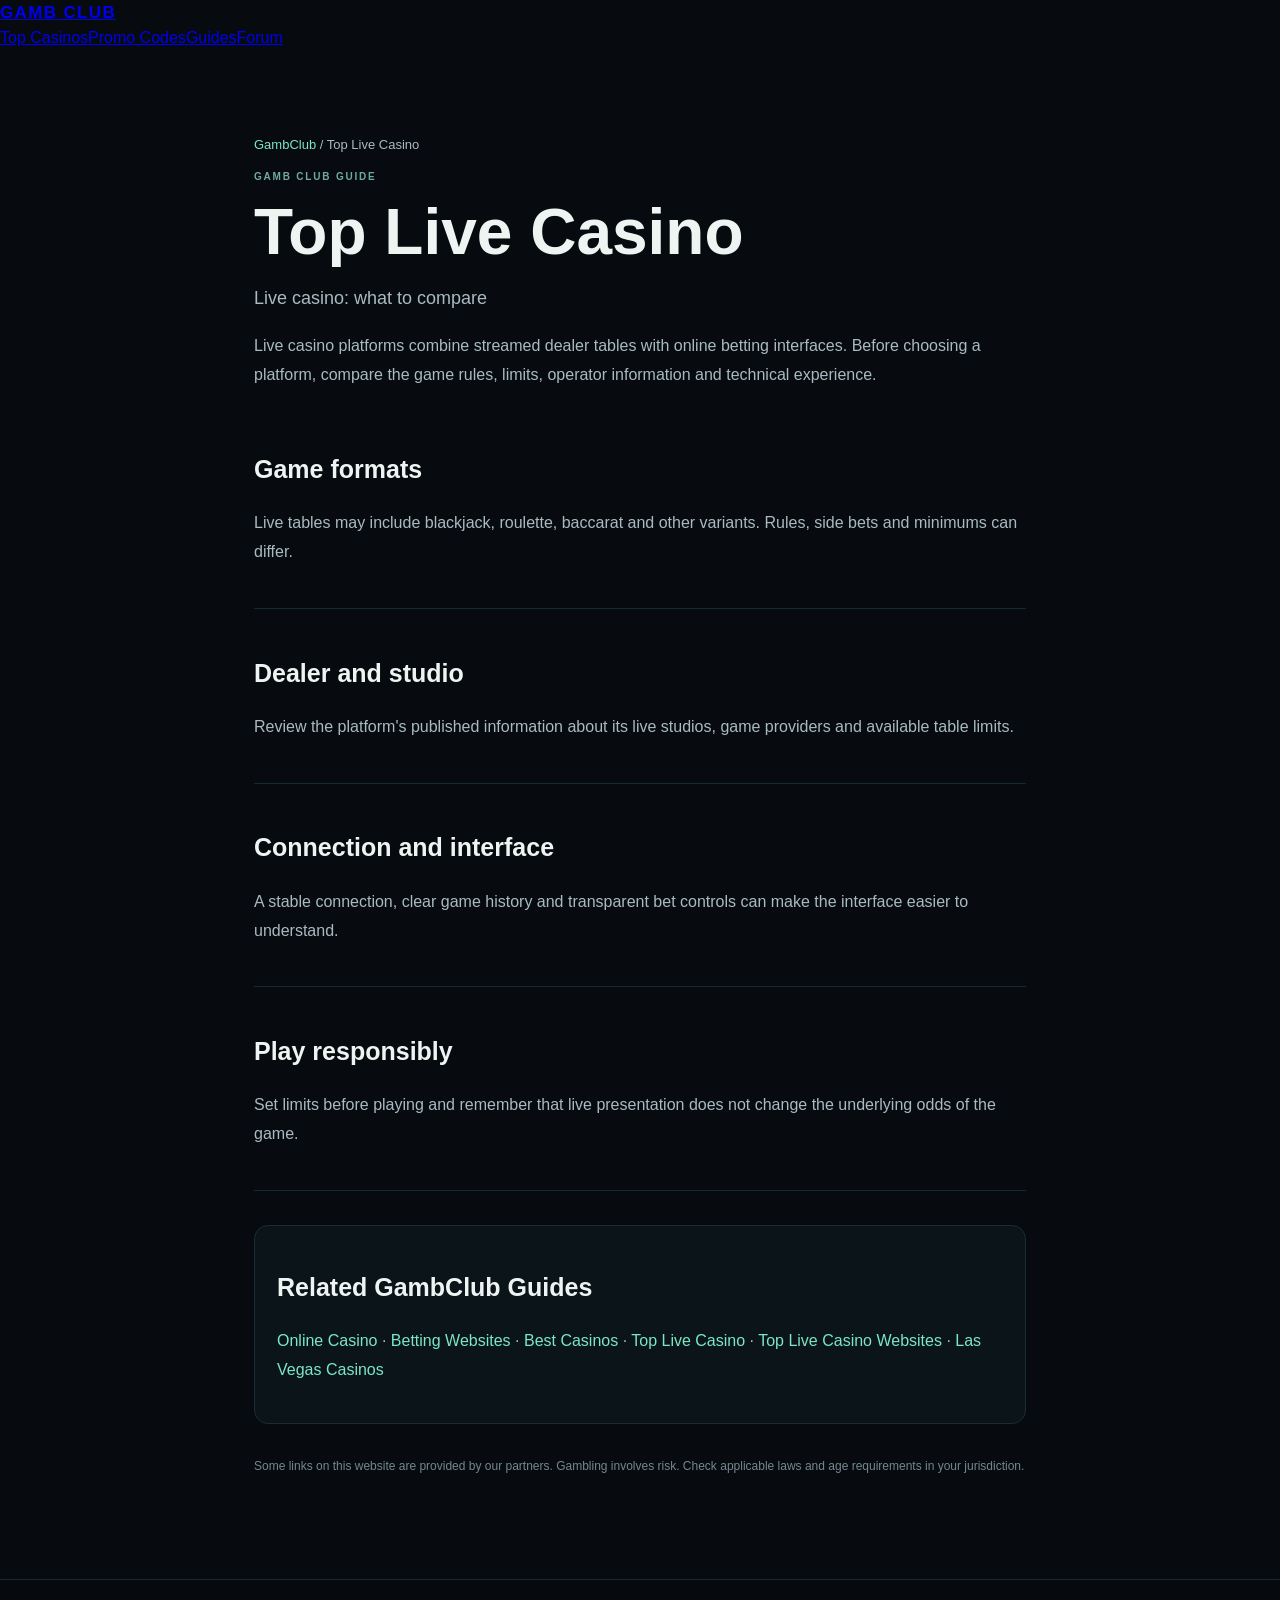
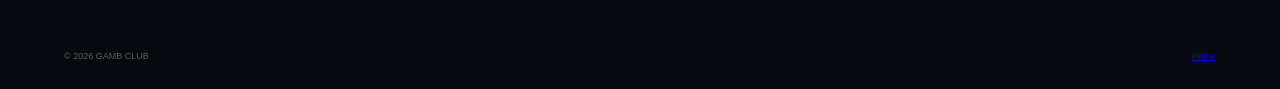
==== index.html @ 2d8e507a "Add files via upload" ====
<!doctype html>
<html lang="en">
<head>
<meta charset="utf-8">
<meta name="viewport" content="width=device-width,initial-scale=1">
<title>Top Live Casino Guide | Live Dealer Games & Features | GambClub</title>
<meta name="description" content="Live casino guide covering live dealer tables, game formats, studio features, streaming quality, rules, limits and responsible play.">
<meta name="robots" content="index,follow,max-image-preview:large">
<link rel="canonical" href="https://gambclub.com/top-live-casino/">
<meta property="og:title" content="Top Live Casino Guide | Live Dealer Games & Features | GambClub">
<meta property="og:description" content="Live casino guide covering live dealer tables, game formats, studio features, streaming quality, rules, limits and responsible play.">
<meta property="og:type" content="article">
<meta property="og:url" content="https://gambclub.com/top-live-casino/">
<link rel="stylesheet" href="/style.css">
<style>
.guide-page{max-width:900px;margin:0 auto;padding:70px 5% 90px}
.guide-page h1{font-size:clamp(36px,6vw,64px);line-height:1.02;margin:14px 0}
.guide-page .lead{font-size:18px;line-height:1.7;color:#a9bbc1;max-width:760px}
.guide-page section{padding:25px 0;border-bottom:1px solid #182a31}
.guide-page h2{font-size:25px}
.guide-page p{line-height:1.8;color:#a9bbc1}
.breadcrumb{font-size:13px;color:#738890}
.breadcrumb a,.related a{color:#7be7c4;text-decoration:none}
.related{margin-top:34px;padding:22px;border:1px solid #1b2d34;border-radius:14px;background:#0a1419}
</style>
</head>
<body>
<header class="site-header">
  <div class="brand"><a href="/">GAMB CLUB</a></div>
  <nav><a href="/#top-casinos">Top Casinos</a><a href="/#promo-codes">Promo Codes</a><a href="/#guides">Guides</a><a href="/#forum">Forum</a></nav>
</header>
<main class="guide-page">
  <p class="breadcrumb"><a href="/">GambClub</a> / Top Live Casino</p>
  <div class="eyebrow">GAMB CLUB GUIDE</div>
  <h1>Top Live Casino</h1>
  <p class="lead">Live casino: what to compare</p>
  <p>Live casino platforms combine streamed dealer tables with online betting interfaces. Before choosing a platform, compare the game rules, limits, operator information and technical experience.</p>
  <section><h2>Game formats</h2><p>Live tables may include blackjack, roulette, baccarat and other variants. Rules, side bets and minimums can differ.</p></section><section><h2>Dealer and studio</h2><p>Review the platform's published information about its live studios, game providers and available table limits.</p></section><section><h2>Connection and interface</h2><p>A stable connection, clear game history and transparent bet controls can make the interface easier to understand.</p></section><section><h2>Play responsibly</h2><p>Set limits before playing and remember that live presentation does not change the underlying odds of the game.</p></section>
  
      <div class="related">
        <h2>Related GambClub Guides</h2>
        <p><a href="/online-casino/">Online Casino</a> ·
        <a href="/betting-websites/">Betting Websites</a> ·
        <a href="/best-casinos/">Best Casinos</a> ·
        <a href="/top-live-casino/">Top Live Casino</a> ·
        <a href="/top-live-casino-websites/">Top Live Casino Websites</a> ·
        <a href="/las-vegas-casinos/">Las Vegas Casinos</a></p>
      </div>
    
  <p style="margin-top:32px;font-size:12px;color:#74888f">Some links on this website are provided by our partners. Gambling involves risk. Check applicable laws and age requirements in your jurisdiction.</p>
</main>
<footer><div class="footer-bottom"><span>© 2026 GAMB CLUB</span><a href="/">Home</a></div></footer>
</body>
</html>
---- style.css ----
*{box-sizing:border-box}html{scroll-behavior:smooth}body{margin:0;background:#070b10;color:#eef4f2;font-family:Inter,Arial,sans-serif;line-height:1.5}.noise{position:fixed;inset:0;pointer-events:none;opacity:.035;background-image:url("data:image/svg+xml,%3Csvg viewBox='0 0 180 180' xmlns='http://www.w3.org/2000/svg'%3E%3Cfilter id='n'%3E%3CfeTurbulence type='fractalNoise' baseFrequency='.9' numOctaves='3' stitchTiles='stitch'/%3E%3C/filter%3E%3Crect width='100%25' height='100%25' filter='url(%23n)'/%3E%3C/svg%3E");z-index:5}.header{height:78px;display:flex;align-items:center;justify-content:space-between;padding:0 5%;position:sticky;top:0;z-index:10;background:rgba(7,11,16,.82);backdrop-filter:blur(18px);border-bottom:1px solid #1a252b}.brand{display:flex;align-items:center;gap:10px;color:#fff;text-decoration:none;font-size:17px;font-weight:800;letter-spacing:.08em}.brand b{color:#72f0b3}.brand-mark{display:grid;place-items:center;width:33px;height:33px;border:1px solid #72f0b3;border-radius:9px;color:#72f0b3;font-size:11px;letter-spacing:-.05em}.nav{display:flex;gap:30px}.nav a,.footer-links a{color:#aab8b6;text-decoration:none;font-size:13px}.nav a:hover,.footer-links a:hover{color:#fff}.head-actions{display:flex;gap:10px;align-items:center}.search{height:38px;border:1px solid #253238;border-radius:10px;display:flex;align-items:center;padding:0 11px;background:#0b1116}.search span{color:#6f827f;font-size:20px}.search input{width:125px;background:transparent;border:0;outline:0;color:#fff;padding-left:7px}.btn{display:inline-flex;align-items:center;justify-content:center;min-height:46px;padding:0 19px;border-radius:10px;text-decoration:none;font-size:13px;font-weight:800;letter-spacing:.01em;transition:.2s}.btn-green{color:#06100b;background:#72f0b3;box-shadow:0 0 30px rgba(114,240,179,.13)}.btn-green:hover{transform:translateY(-2px);box-shadow:0 8px 32px rgba(114,240,179,.25)}.btn-outline{color:#dce7e5;border:1px solid #33434a;background:#0d1318}.btn.small{min-height:38px;padding:0 15px}.menu{display:none;background:none;border:0;color:#fff;font-size:23px}.hero{min-height:680px;display:flex;align-items:center;justify-content:center;position:relative;overflow:hidden;border-bottom:1px solid #172127}.grid-bg{position:absolute;inset:0;background-image:linear-gradient(#162229 1px,transparent 1px),linear-gradient(90deg,#162229 1px,transparent 1px);background-size:70px 70px;opacity:.23;mask-image:linear-gradient(to bottom,black,transparent 88%)}.hero-glow{position:absolute;width:600px;height:600px;background:radial-gradient(circle,rgba(56,221,148,.12),transparent 65%);top:50%;left:50%;transform:translate(-50%,-50%)}.hero-inner{position:relative;z-index:2;text-align:center;max-width:850px;padding:90px 24px 120px}.eyebrow{font-size:10px;letter-spacing:.18em;color:#6faaa0;font-weight:800;margin-bottom:16px}.eyebrow span{display:inline-block;width:6px;height:6px;border-radius:50%;background:#72f0b3;margin-right:8px;box-shadow:0 0 10px #72f0b3}.hero h1{font-size:clamp(43px,7vw,78px);line-height:1.03;letter-spacing:-.055em;margin:0 0 23px;font-weight:800}.hero h1 em{font-style:normal;color:#72f0b3}.hero-copy{max-width:620px;margin:auto;color:#9aaba8;font-size:16px}.hero-buttons{display:flex;gap:12px;justify-content:center;margin:32px 0 19px}.trust{font-size:10px;color:#657572}.trust span{color:#72f0b3;font-weight:800}.hero-statbar{position:absolute;bottom:0;left:50%;transform:translateX(-50%);width:min(700px,90%);display:flex;justify-content:center;border:1px solid #1b292f;border-bottom:0;background:rgba(9,15,19,.72);border-radius:14px 14px 0 0;padding:17px}.hero-statbar div{flex:1;border-right:1px solid #203037;text-align:center}.hero-statbar div:last-child{border:0}.hero-statbar strong{display:block;font-size:18px}.hero-statbar span{font-size:9px;color:#687a78;text-transform:uppercase;letter-spacing:.1em}.section{width:min(1160px,90%);margin:0 auto;padding:100px 0}.section-head{display:flex;align-items:end;justify-content:space-between;margin-bottom:27px}.section h2{font-size:30px;letter-spacing:-.035em;margin:0}.sort select{background:#0c1318;color:#cbd8d5;border:1px solid #27363c;border-radius:9px;padding:10px 13px;outline:0}.table-wrap{border:1px solid #1d2a30;border-radius:15px;overflow:auto;background:#0a1015}.table-wrap table{width:100%;border-collapse:collapse;min-width:940px}.table-wrap th{font-size:9px;text-transform:uppercase;letter-spacing:.13em;color:#62736f;text-align:left;padding:16px;border-bottom:1px solid #1c292f}.table-wrap td{padding:17px 16px;border-bottom:1px solid #172329;vertical-align:middle}.table-wrap tr:last-child td{border:0}.rank{float:left;color:#51625f;font-weight:800;margin:5px 12px 0 0;font-size:12px}.club-brand{display:flex;gap:10px;align-items:center}.club-brand .logo{width:38px;height:38px;display:grid;place-items:center;border-radius:10px;background:#101b20;border:1px solid #314047;color:#72f0b3;font-weight:800;font-size:10px}.club-brand strong,.offer{display:block;font-size:12px}.club-brand small,.table-wrap td small{display:block;color:#71827f;font-size:9px;margin-top:4px}.offer{color:#dce8e5}.tag{display:inline-block;border:1px solid #26373c;background:#0d161b;color:#9db0ac;border-radius:5px;padding:5px 7px;margin:2px;font-size:9px}.code{background:#0d171b;border:1px dashed #456058;color:#72f0b3;border-radius:6px;padding:9px 10px;font-size:10px;font-weight:800;cursor:pointer}.code span,.copy-big span{color:#7f918e}.play{min-height:36px;padding:0 13px;font-size:10px}.micro{color:#556764;font-size:9px;margin:10px 0}.cards4{display:grid;grid-template-columns:repeat(4,1fr);gap:13px}.feature-card{padding:25px;border:1px solid #1b292f;border-radius:14px;background:linear-gradient(145deg,#0c1419,#091015);text-decoration:none;color:#fff;transition:.25s}.feature-card:hover{border-color:#38514d;transform:translateY(-4px)}.icon{width:38px;height:38px;border-radius:10px;display:grid;place-items:center;background:#10201c;color:#72f0b3;margin-bottom:25px}.feature-card h3{font-size:15px;margin:0 0 8px}.feature-card p{color:#71817e;font-size:11px;min-height:52px}.feature-card span{color:#72f0b3;font-size:10px;font-weight:800}.promos{padding-top:25px}.live-dot{font-size:9px;color:#72f0b3;letter-spacing:.12em}.promo-grid{display:grid;grid-template-columns:repeat(3,1fr);gap:14px}.promo-card{position:relative;padding:25px;border:1px solid #1c2a30;border-radius:15px;background:radial-gradient(circle at 90% 0,#123027 0,transparent 40%),#0b1217;overflow:hidden}.promo-label{font-size:8px;color:#72f0b3;border:1px solid #295040;border-radius:5px;padding:5px 7px}.promo-card h3{font-size:13px;margin:24px 0 5px}.promo-card strong{font-size:23px;display:block;letter-spacing:-.03em}.promo-card p{color:#70817d;font-size:10px;min-height:32px}.copy-big{width:100%;border:1px solid #335047;background:#0d1c17;color:#72f0b3;border-radius:8px;padding:11px;font-size:10px;font-weight:800;cursor:pointer}.guide-grid{display:grid;grid-template-columns:repeat(3,1fr);gap:14px}.guide-grid article{border-top:1px solid #304047;padding:22px 5px}.guide-grid span{color:#72f0b3;font-size:10px;font-weight:800}.guide-grid h3{font-size:17px}.guide-grid p{color:#758682;font-size:11px}.guide-grid a{color:#cbd8d5;text-decoration:none;font-size:10px;font-weight:800}.forum-panel{display:grid;grid-template-columns:1fr 1fr;gap:18px;padding:34px;border:1px solid #1e2d33;border-radius:18px;background:radial-gradient(circle at 10% 10%,rgba(114,240,179,.09),transparent 38%),#0a1116}.forum-copy{padding:15px}.forum-copy h2{font-size:36px;max-width:500px}.forum-copy p{color:#758682;max-width:500px;font-size:13px;margin-bottom:27px}.feed{border:1px solid #1d2b31;border-radius:13px;padding:18px;background:#080e13}.feed-title{font-size:9px;letter-spacing:.14em;color:#6c7e7b;border-bottom:1px solid #1d2a30;padding-bottom:14px}.feed-title span{color:#72f0b3;float:right}.topic{padding:17px 0;border-bottom:1px solid #17242a}.topic:last-child{border:0}.topic b{font-size:11px;display:block}.topic small{display:block;color:#657571;font-size:9px;margin-top:5px}.about{padding-top:10px}.about-card{padding:38px;border:1px solid #1c2a30;border-radius:18px;background:#0a1116}.about-card h2{margin-bottom:12px}.about-card p{max-width:800px;color:#788986;font-size:12px}.about-points{display:flex;gap:25px;flex-wrap:wrap;color:#9fb0ad;font-size:10px;margin-top:22px}.about-points span{color:#72f0b3}footer{border-top:1px solid #1a282e;padding:45px 5% 25px;background:#060a0e}.footer-top{display:flex;justify-content:space-between;gap:30px;align-items:center}.footer-links{display:flex;gap:20px;flex-wrap:wrap}.disclaimer{margin-top:35px;padding:18px;border:1px solid #1b292e;background:#090f13;border-radius:10px}.disclaimer strong{font-size:9px;color:#d5e0de;letter-spacing:.12em}.disclaimer p{font-size:9px;line-height:1.7;color:#657571;margin-bottom:0}.footer-bottom{display:flex;justify-content:space-between;color:#4f605e;font-size:9px;margin-top:25px}.toast{position:fixed;right:25px;bottom:25px;background:#72f0b3;color:#06100b;padding:11px 15px;border-radius:8px;font-size:11px;font-weight:800;transform:translateY(80px);opacity:0;transition:.25s;z-index:20}.toast.show{transform:translateY(0);opacity:1}
@media(max-width:950px){.nav{display:none}.head-actions{display:none}.menu{display:block}.cards4{grid-template-columns:repeat(2,1fr)}.promo-grid,.guide-grid{grid-template-columns:1fr}.section{padding:75px 0}.hero{min-height:640px}.hero-inner{padding-bottom:115px}.forum-panel{grid-template-columns:1fr}.footer-top{align-items:flex-start;flex-direction:column}}
@media(max-width:620px){.header{height:68px;padding:0 5%}.brand{font-size:15px}.hero h1{font-size:43px}.hero-copy{font-size:13px}.hero-buttons{flex-direction:column}.hero-buttons .btn{width:100%}.hero-statbar{padding:12px}.hero-statbar strong{font-size:15px}.hero-statbar span{font-size:7px}.section h2{font-size:25px}.section-head{align-items:flex-start;gap:15px;flex-direction:column}.cards4{grid-template-columns:1fr}.feature-card p{min-height:0}.forum-copy h2{font-size:29px}.footer-links{gap:12px}.footer-bottom{flex-direction:column;gap:10px}.about-card{padding:25px}}
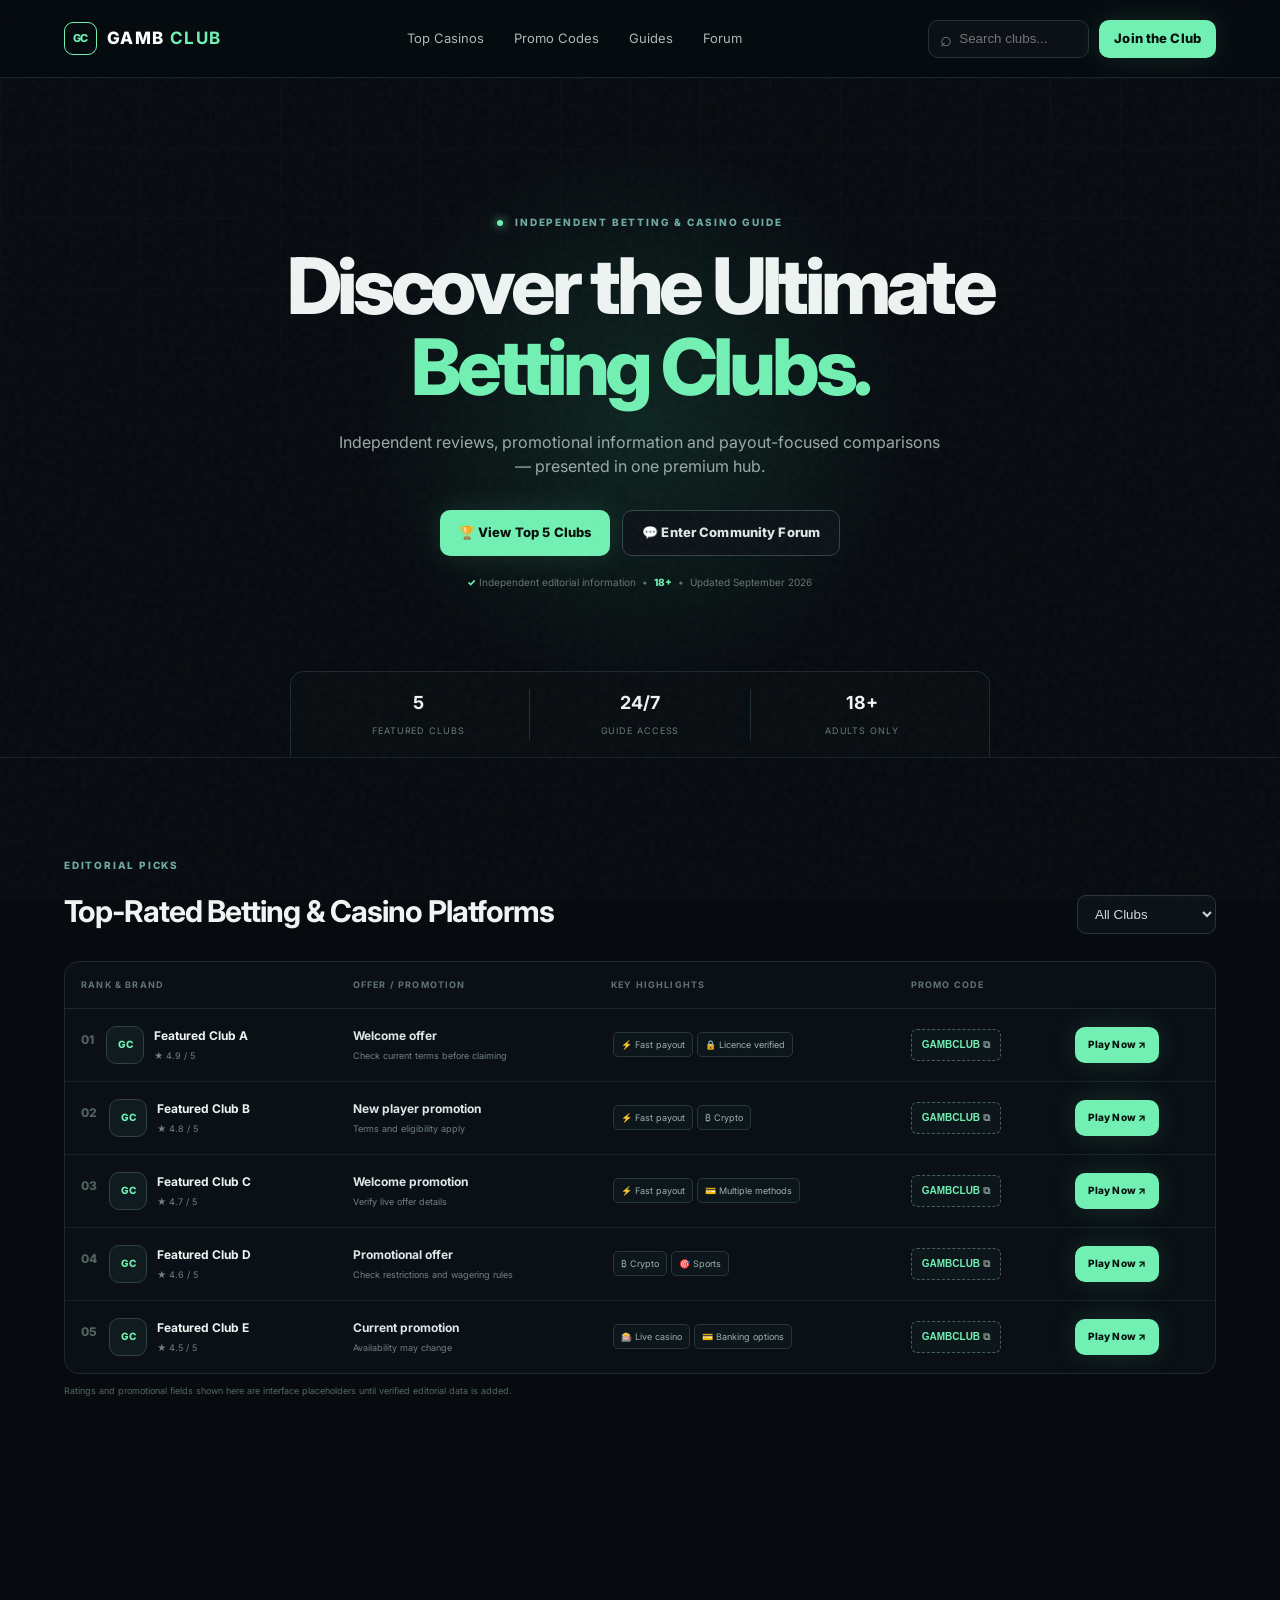
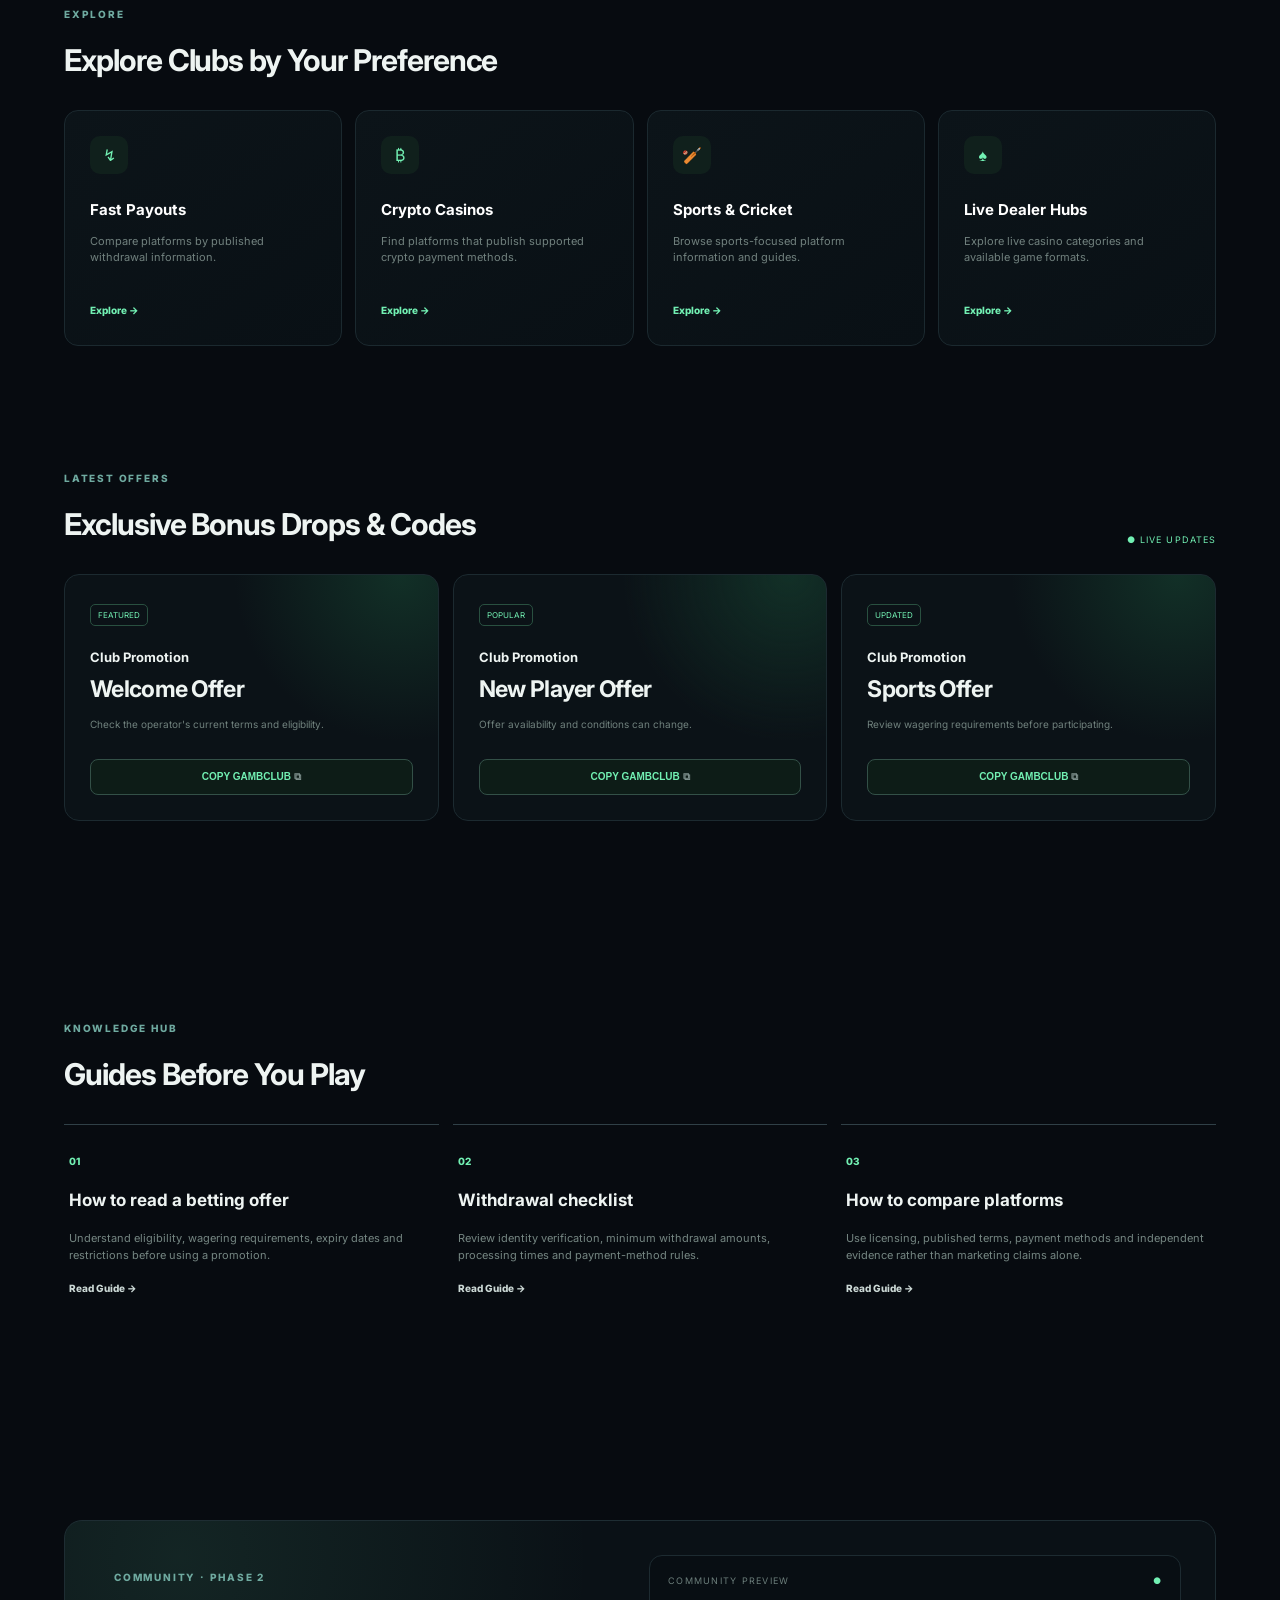
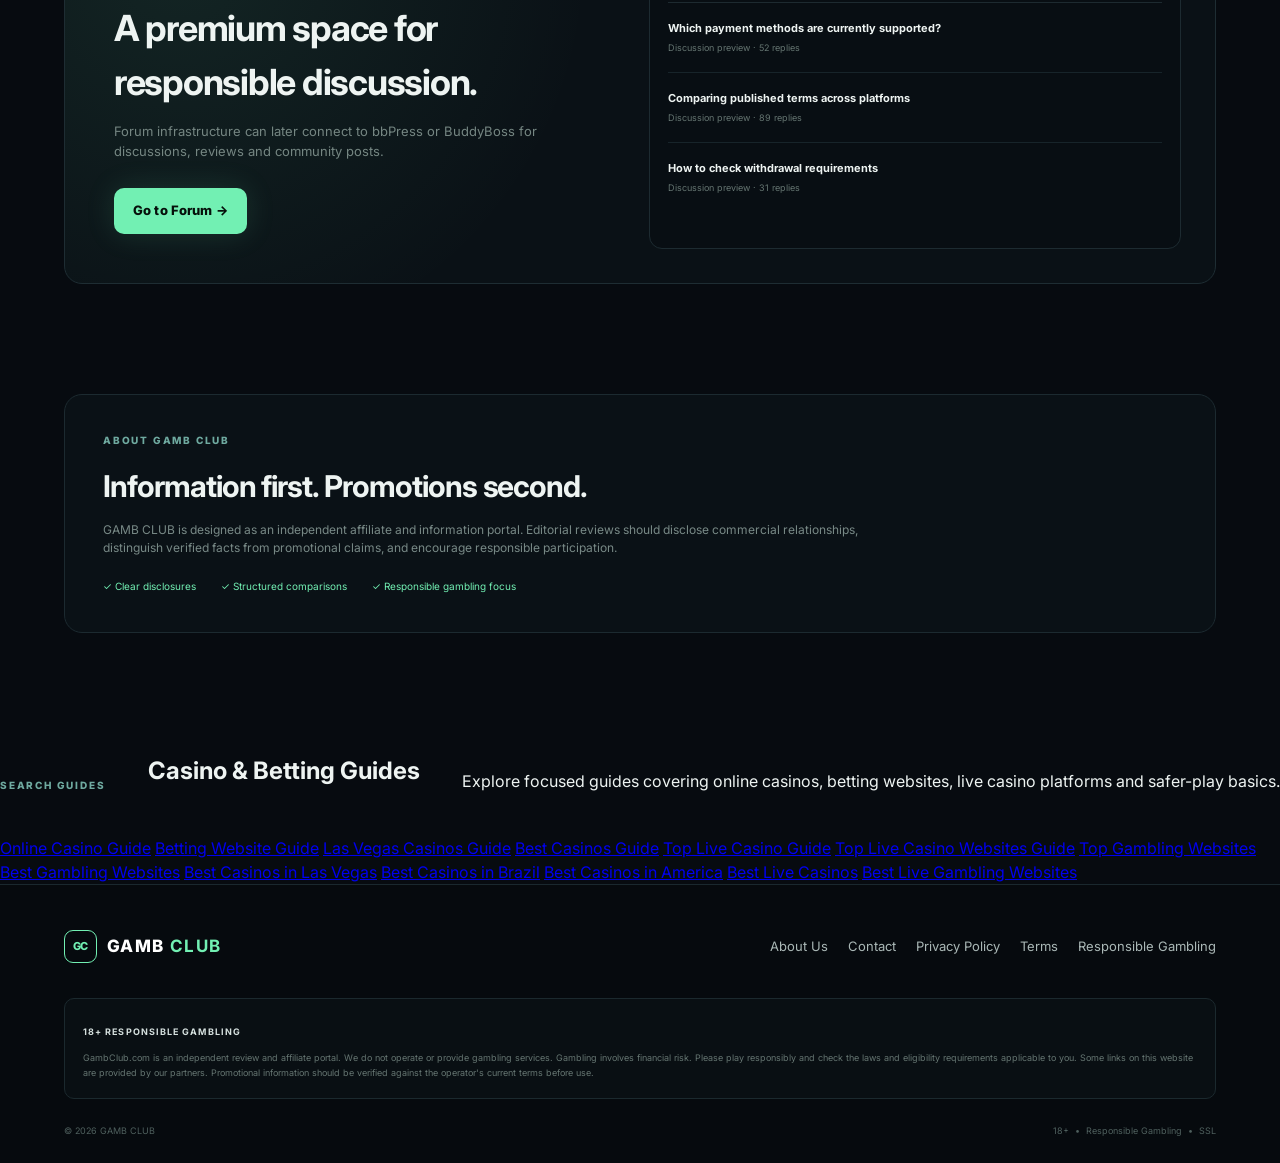
==== commit ce4da71b: "Add files via upload" ====
--- a/index.html
+++ b/index.html
@@ -1,54 +1,158 @@
-<!doctype html>
+<!DOCTYPE html>
 <html lang="en">
 <head>
-<meta charset="utf-8">
-<meta name="viewport" content="width=device-width,initial-scale=1">
-<title>Top Live Casino Guide | Live Dealer Games & Features | GambClub</title>
-<meta name="description" content="Live casino guide covering live dealer tables, game formats, studio features, streaming quality, rules, limits and responsible play.">
+<meta charset="UTF-8">
+<meta name="viewport" content="width=device-width, initial-scale=1.0">
+<title>GambClub | Online Casino, Betting & Live Casino Guides</title>
+<link rel="preconnect" href="https://fonts.googleapis.com">
+<link rel="preconnect" href="https://fonts.gstatic.com" crossorigin>
+<link href="https://fonts.googleapis.com/css2?family=Inter:wght@400;500;600;700;800&display=swap" rel="stylesheet">
+<link rel="stylesheet" href="style.css">
+
+<meta name="description" content="GambClub provides independent guides, reviews and comparisons covering online casinos, betting websites, live casinos, casino bonuses and safer-play information.">
 <meta name="robots" content="index,follow,max-image-preview:large">
-<link rel="canonical" href="https://gambclub.com/top-live-casino/">
-<meta property="og:title" content="Top Live Casino Guide | Live Dealer Games & Features | GambClub">
-<meta property="og:description" content="Live casino guide covering live dealer tables, game formats, studio features, streaming quality, rules, limits and responsible play.">
-<meta property="og:type" content="article">
-<meta property="og:url" content="https://gambclub.com/top-live-casino/">
-<link rel="stylesheet" href="/style.css">
-<style>
-.guide-page{max-width:900px;margin:0 auto;padding:70px 5% 90px}
-.guide-page h1{font-size:clamp(36px,6vw,64px);line-height:1.02;margin:14px 0}
-.guide-page .lead{font-size:18px;line-height:1.7;color:#a9bbc1;max-width:760px}
-.guide-page section{padding:25px 0;border-bottom:1px solid #182a31}
-.guide-page h2{font-size:25px}
-.guide-page p{line-height:1.8;color:#a9bbc1}
-.breadcrumb{font-size:13px;color:#738890}
-.breadcrumb a,.related a{color:#7be7c4;text-decoration:none}
-.related{margin-top:34px;padding:22px;border:1px solid #1b2d34;border-radius:14px;background:#0a1419}
-</style>
+<link rel="canonical" href="https://gambclub.com/">
+<meta property="og:title" content="GambClub | Online Casino & Betting Guides">
+<meta property="og:description" content="Independent casino and betting guides, comparisons, promo information and safer-play resources.">
+<meta property="og:type" content="website">
+<meta property="og:url" content="https://gambclub.com/">
+
 </head>
 <body>
-<header class="site-header">
-  <div class="brand"><a href="/">GAMB CLUB</a></div>
-  <nav><a href="/#top-casinos">Top Casinos</a><a href="/#promo-codes">Promo Codes</a><a href="/#guides">Guides</a><a href="/#forum">Forum</a></nav>
+<div class="noise"></div>
+
+<header class="header">
+  <a class="brand" href="#"><span class="brand-mark">GC</span><span>GAMB <b>CLUB</b></span></a>
+  <nav class="nav">
+    <a href="#clubs">Top Casinos</a><a href="#promos">Promo Codes</a><a href="#guides">Guides</a><a href="#forum">Forum</a>
+  </nav>
+  <div class="head-actions">
+    <div class="search"><span>⌕</span><input id="searchInput" placeholder="Search clubs..."></div>
+    <a class="btn btn-green small" href="#forum">Join the Club</a>
+  </div>
+  <button class="menu" id="menuBtn">☰</button>
 </header>
-<main class="guide-page">
-  <p class="breadcrumb"><a href="/">GambClub</a> / Top Live Casino</p>
-  <div class="eyebrow">GAMB CLUB GUIDE</div>
-  <h1>Top Live Casino</h1>
-  <p class="lead">Live casino: what to compare</p>
-  <p>Live casino platforms combine streamed dealer tables with online betting interfaces. Before choosing a platform, compare the game rules, limits, operator information and technical experience.</p>
-  <section><h2>Game formats</h2><p>Live tables may include blackjack, roulette, baccarat and other variants. Rules, side bets and minimums can differ.</p></section><section><h2>Dealer and studio</h2><p>Review the platform's published information about its live studios, game providers and available table limits.</p></section><section><h2>Connection and interface</h2><p>A stable connection, clear game history and transparent bet controls can make the interface easier to understand.</p></section><section><h2>Play responsibly</h2><p>Set limits before playing and remember that live presentation does not change the underlying odds of the game.</p></section>
-  
-      <div class="related">
-        <h2>Related GambClub Guides</h2>
-        <p><a href="/online-casino/">Online Casino</a> ·
-        <a href="/betting-websites/">Betting Websites</a> ·
-        <a href="/best-casinos/">Best Casinos</a> ·
-        <a href="/top-live-casino/">Top Live Casino</a> ·
-        <a href="/top-live-casino-websites/">Top Live Casino Websites</a> ·
-        <a href="/las-vegas-casinos/">Las Vegas Casinos</a></p>
-      </div>
-    
-  <p style="margin-top:32px;font-size:12px;color:#74888f">Some links on this website are provided by our partners. Gambling involves risk. Check applicable laws and age requirements in your jurisdiction.</p>
+
+<main>
+<section class="hero">
+  <div class="grid-bg"></div>
+  <div class="hero-glow"></div>
+  <div class="hero-inner">
+    <div class="eyebrow"><span></span> INDEPENDENT BETTING & CASINO GUIDE</div>
+    <h1>Discover the Ultimate<br><em>Betting Clubs.</em></h1>
+    <p class="hero-copy">Independent reviews, promotional information and payout-focused comparisons — presented in one premium hub.</p>
+    <div class="hero-buttons">
+      <a class="btn btn-green" href="#clubs">🏆 View Top 5 Clubs</a>
+      <a class="btn btn-outline" href="#forum">💬 Enter Community Forum</a>
+    </div>
+    <div class="trust"><span>✓</span> Independent editorial information &nbsp;•&nbsp; <span>18+</span> &nbsp;•&nbsp; Updated September 2026</div>
+  </div>
+  <div class="hero-statbar">
+    <div><strong>5</strong><span>Featured Clubs</span></div><div><strong>24/7</strong><span>Guide Access</span></div><div><strong>18+</strong><span>Adults Only</span></div>
+  </div>
+</section>
+
+<section class="section" id="clubs">
+  <div class="section-head">
+    <div><div class="eyebrow">EDITORIAL PICKS</div><h2>Top-Rated Betting & Casino Platforms</h2></div>
+    <div class="sort"><select id="filter"><option value="all">All Clubs</option><option value="rating">Top Rated</option><option value="payout">Fast Payouts</option><option value="crypto">Crypto Friendly</option></select></div>
+  </div>
+  <div class="table-wrap">
+    <table id="clubTable">
+      <thead><tr><th>Rank & Brand</th><th>Offer / Promotion</th><th>Key Highlights</th><th>Promo Code</th><th></th></tr></thead>
+      <tbody>
+        <tr data-rating="4.9" data-payout="1" data-crypto="1"><td><div class="rank">01</div><div class="club-brand"><div class="logo">GC</div><div><strong>Featured Club A</strong><small>★ 4.9 / 5</small></div></div></td><td><strong class="offer">Welcome offer</strong><small>Check current terms before claiming</small></td><td><span class="tag">⚡ Fast payout</span><span class="tag">🔒 Licence verified</span></td><td><button class="code" data-code="GAMBCLUB">GAMBCLUB <span>⧉</span></button></td><td><a class="btn btn-green play" href="#disclaimer">Play Now ↗</a></td></tr>
+        <tr data-rating="4.8" data-payout="1" data-crypto="1"><td><div class="rank">02</div><div class="club-brand"><div class="logo">GC</div><div><strong>Featured Club B</strong><small>★ 4.8 / 5</small></div></div></td><td><strong class="offer">New player promotion</strong><small>Terms and eligibility apply</small></td><td><span class="tag">⚡ Fast payout</span><span class="tag">₿ Crypto</span></td><td><button class="code" data-code="GAMBCLUB">GAMBCLUB <span>⧉</span></button></td><td><a class="btn btn-green play" href="#disclaimer">Play Now ↗</a></td></tr>
+        <tr data-rating="4.7" data-payout="1" data-crypto="0"><td><div class="rank">03</div><div class="club-brand"><div class="logo">GC</div><div><strong>Featured Club C</strong><small>★ 4.7 / 5</small></div></div></td><td><strong class="offer">Welcome promotion</strong><small>Verify live offer details</small></td><td><span class="tag">⚡ Fast payout</span><span class="tag">💳 Multiple methods</span></td><td><button class="code" data-code="GAMBCLUB">GAMBCLUB <span>⧉</span></button></td><td><a class="btn btn-green play" href="#disclaimer">Play Now ↗</a></td></tr>
+        <tr data-rating="4.6" data-payout="0" data-crypto="1"><td><div class="rank">04</div><div class="club-brand"><div class="logo">GC</div><div><strong>Featured Club D</strong><small>★ 4.6 / 5</small></div></div></td><td><strong class="offer">Promotional offer</strong><small>Check restrictions and wagering rules</small></td><td><span class="tag">₿ Crypto</span><span class="tag">🎯 Sports</span></td><td><button class="code" data-code="GAMBCLUB">GAMBCLUB <span>⧉</span></button></td><td><a class="btn btn-green play" href="#disclaimer">Play Now ↗</a></td></tr>
+        <tr data-rating="4.5" data-payout="0" data-crypto="0"><td><div class="rank">05</div><div class="club-brand"><div class="logo">GC</div><div><strong>Featured Club E</strong><small>★ 4.5 / 5</small></div></div></td><td><strong class="offer">Current promotion</strong><small>Availability may change</small></td><td><span class="tag">🎰 Live casino</span><span class="tag">💳 Banking options</span></td><td><button class="code" data-code="GAMBCLUB">GAMBCLUB <span>⧉</span></button></td><td><a class="btn btn-green play" href="#disclaimer">Play Now ↗</a></td></tr>
+      </tbody>
+    </table>
+  </div>
+  <p class="micro">Ratings and promotional fields shown here are interface placeholders until verified editorial data is added.</p>
+</section>
+
+<section class="section categories">
+  <div class="section-head"><div><div class="eyebrow">EXPLORE</div><h2>Explore Clubs by Your Preference</h2></div></div>
+  <div class="cards4">
+    <a class="feature-card" href="#clubs"><div class="icon">↯</div><h3>Fast Payouts</h3><p>Compare platforms by published withdrawal information.</p><span>Explore →</span></a>
+    <a class="feature-card" href="#clubs"><div class="icon">₿</div><h3>Crypto Casinos</h3><p>Find platforms that publish supported crypto payment methods.</p><span>Explore →</span></a>
+    <a class="feature-card" href="#clubs"><div class="icon">🏏</div><h3>Sports & Cricket</h3><p>Browse sports-focused platform information and guides.</p><span>Explore →</span></a>
+    <a class="feature-card" href="#clubs"><div class="icon">♠</div><h3>Live Dealer Hubs</h3><p>Explore live casino categories and available game formats.</p><span>Explore →</span></a>
+  </div>
+</section>
+
+<section class="section promos" id="promos">
+  <div class="section-head"><div><div class="eyebrow">LATEST OFFERS</div><h2>Exclusive Bonus Drops & Codes</h2></div><span class="live-dot">● LIVE UPDATES</span></div>
+  <div class="promo-grid">
+    <article class="promo-card"><span class="promo-label">FEATURED</span><h3>Club Promotion</h3><strong>Welcome Offer</strong><p>Check the operator's current terms and eligibility.</p><button class="copy-big" data-code="GAMBCLUB">COPY GAMBCLUB <span>⧉</span></button></article>
+    <article class="promo-card"><span class="promo-label">POPULAR</span><h3>Club Promotion</h3><strong>New Player Offer</strong><p>Offer availability and conditions can change.</p><button class="copy-big" data-code="GAMBCLUB">COPY GAMBCLUB <span>⧉</span></button></article>
+    <article class="promo-card"><span class="promo-label">UPDATED</span><h3>Club Promotion</h3><strong>Sports Offer</strong><p>Review wagering requirements before participating.</p><button class="copy-big" data-code="GAMBCLUB">COPY GAMBCLUB <span>⧉</span></button></article>
+  </div>
+</section>
+
+<section class="section guides" id="guides">
+  <div class="section-head"><div><div class="eyebrow">KNOWLEDGE HUB</div><h2>Guides Before You Play</h2></div></div>
+  <div class="guide-grid">
+    <article><span>01</span><h3>How to read a betting offer</h3><p>Understand eligibility, wagering requirements, expiry dates and restrictions before using a promotion.</p><a href="#disclaimer">Read Guide →</a></article>
+    <article><span>02</span><h3>Withdrawal checklist</h3><p>Review identity verification, minimum withdrawal amounts, processing times and payment-method rules.</p><a href="#disclaimer">Read Guide →</a></article>
+    <article><span>03</span><h3>How to compare platforms</h3><p>Use licensing, published terms, payment methods and independent evidence rather than marketing claims alone.</p><a href="#disclaimer">Read Guide →</a></article>
+  </div>
+</section>
+
+<section class="section forum" id="forum">
+  <div class="forum-panel">
+    <div class="forum-copy"><div class="eyebrow">COMMUNITY · PHASE 2</div><h2>A premium space for responsible discussion.</h2><p>Forum infrastructure can later connect to bbPress or BuddyBoss for discussions, reviews and community posts.</p><a class="btn btn-green" href="#disclaimer">Go to Forum →</a></div>
+    <div class="feed">
+      <div class="feed-title">COMMUNITY PREVIEW <span>●</span></div>
+      <div class="topic"><b>Which payment methods are currently supported?</b><small>Discussion preview · 52 replies</small></div>
+      <div class="topic"><b>Comparing published terms across platforms</b><small>Discussion preview · 89 replies</small></div>
+      <div class="topic"><b>How to check withdrawal requirements</b><small>Discussion preview · 31 replies</small></div>
+    </div>
+  </div>
+</section>
+
+<section class="section about">
+  <div class="about-card"><div class="eyebrow">ABOUT GAMB CLUB</div><h2>Information first. Promotions second.</h2><p>GAMB CLUB is designed as an independent affiliate and information portal. Editorial reviews should disclose commercial relationships, distinguish verified facts from promotional claims, and encourage responsible participation.</p><div class="about-points"><span>✓ Clear disclosures</span><span>✓ Structured comparisons</span><span>✓ Responsible gambling focus</span></div></div>
+</section>
 </main>
-<footer><div class="footer-bottom"><span>© 2026 GAMB CLUB</span><a href="/">Home</a></div></footer>
+
+
+<section class="seo-hub" aria-label="GambClub guides">
+  <div class="section-head">
+    <span class="eyebrow">SEARCH GUIDES</span>
+    <h2>Casino & Betting Guides</h2>
+    <p>Explore focused guides covering online casinos, betting websites, live casino platforms and safer-play basics.</p>
+  </div>
+  <div class="category-grid">
+    <a class="category-card" href="/online-casino/">Online Casino Guide</a>
+    <a class="category-card" href="/betting-websites/">Betting Website Guide</a>
+    <a class="category-card" href="/las-vegas-casinos/">Las Vegas Casinos Guide</a>
+    <a class="category-card" href="/best-casinos/">Best Casinos Guide</a>
+    <a class="category-card" href="/top-live-casino/">Top Live Casino Guide</a>
+    <a class="category-card" href="/top-live-casino-websites/">Top Live Casino Websites Guide</a>
+    <a class="category-card" href="/top-gambling-websites/">Top Gambling Websites</a>
+    <a class="category-card" href="/best-gambling-websites/">Best Gambling Websites</a>
+    <a class="category-card" href="/best-casinos-las-vegas/">Best Casinos in Las Vegas</a>
+    <a class="category-card" href="/best-casinos-brazil/">Best Casinos in Brazil</a>
+    <a class="category-card" href="/best-casinos-america/">Best Casinos in America</a>
+    <a class="category-card" href="/best-live-casinos/">Best Live Casinos</a>
+    <a class="category-card" href="/best-live-gambling-websites/">Best Live Gambling Websites</a>
+  </div>
+</section>
+
+<footer id="disclaimer">
+  <div class="footer-top">
+    <a class="brand" href="#"><span class="brand-mark">GC</span><span>GAMB <b>CLUB</b></span></a>
+    <div class="footer-links"><a href="#">About Us</a><a href="#">Contact</a><a href="#">Privacy Policy</a><a href="#">Terms</a><a href="#">Responsible Gambling</a></div>
+  </div>
+  <div class="disclaimer"><strong>18+ RESPONSIBLE GAMBLING</strong><p>GambClub.com is an independent review and affiliate portal. We do not operate or provide gambling services. Gambling involves financial risk. Please play responsibly and check the laws and eligibility requirements applicable to you. Some links on this website are provided by our partners. Promotional information should be verified against the operator's current terms before use.</p></div>
+  <div class="footer-bottom"><span>© 2026 GAMB CLUB</span><span>18+ &nbsp;•&nbsp; Responsible Gambling &nbsp;•&nbsp; SSL</span></div>
+</footer>
+
+<div class="toast" id="toast">Promo code copied</div>
+<script src="script.js"></script>
+<script src="visitor-config.js"></script>
+<script src="visitor-tracker.js"></script>
 </body>
-</html>
+</html>
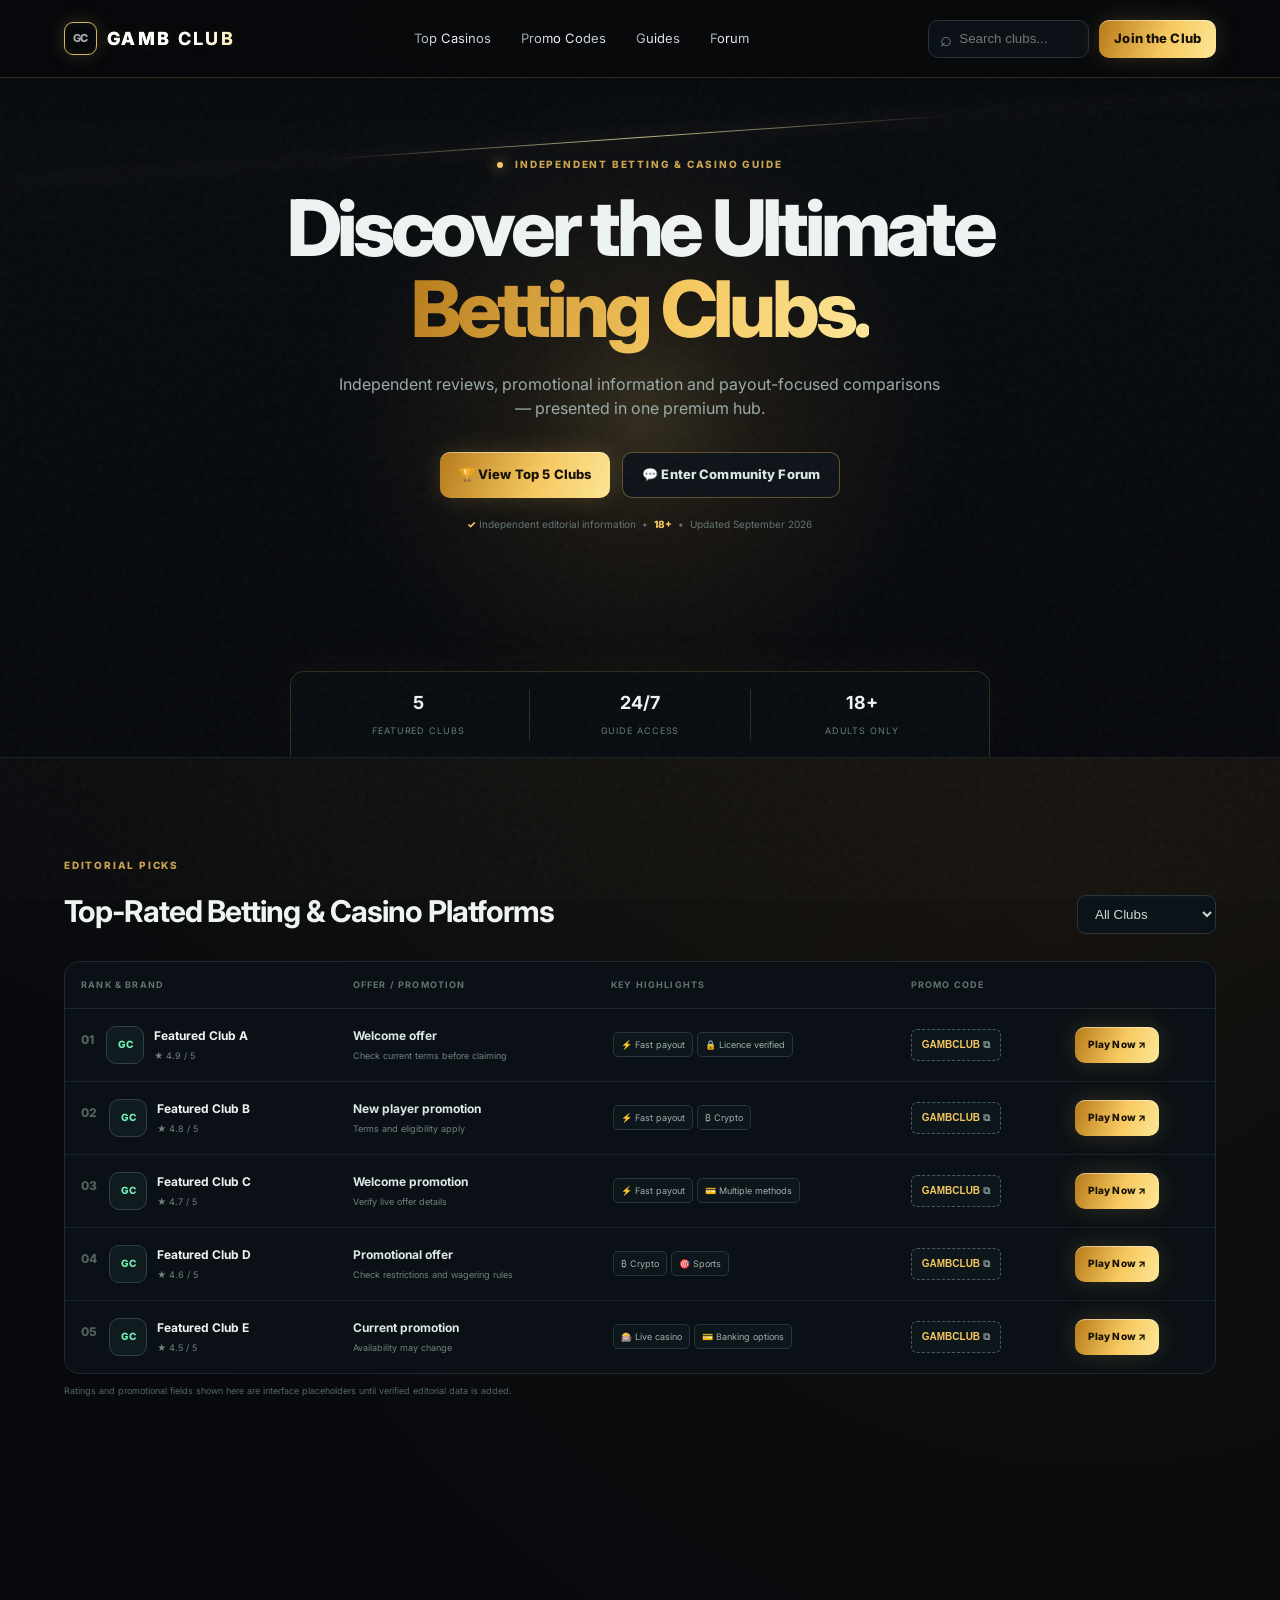
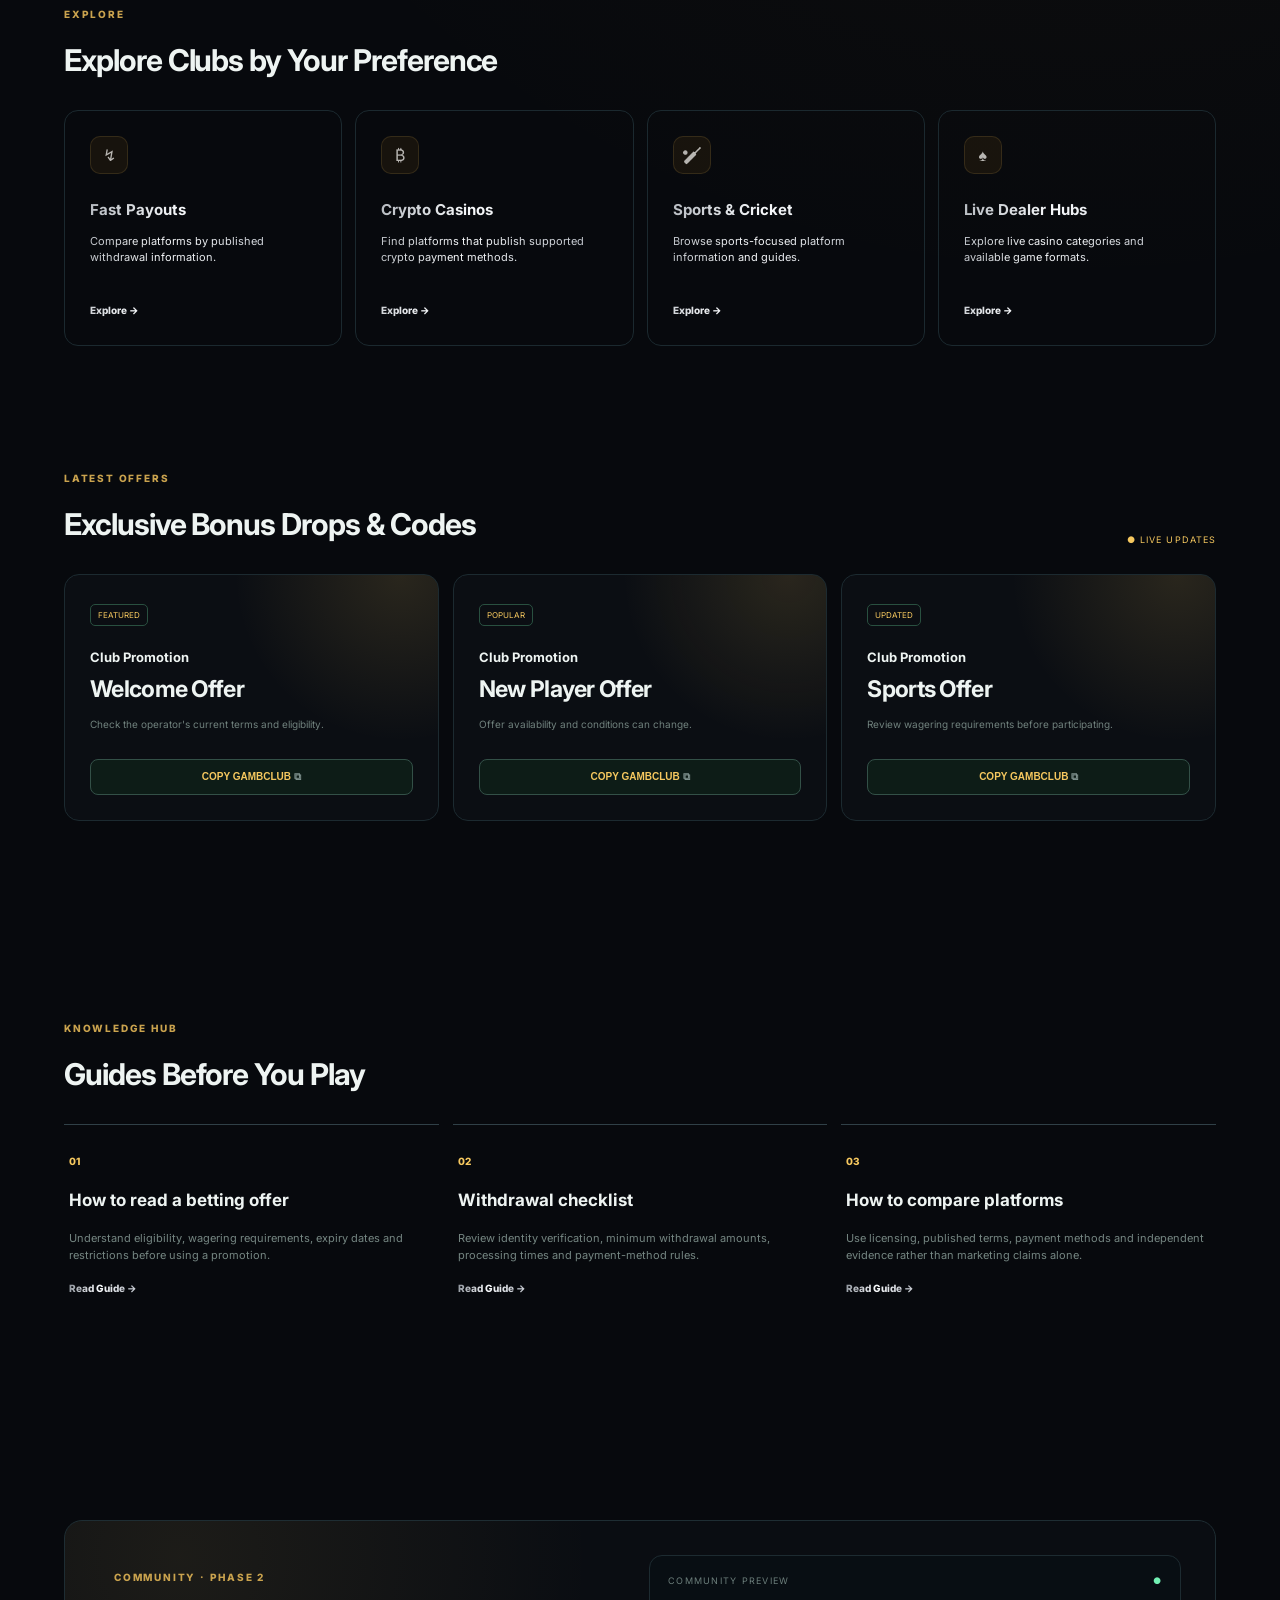
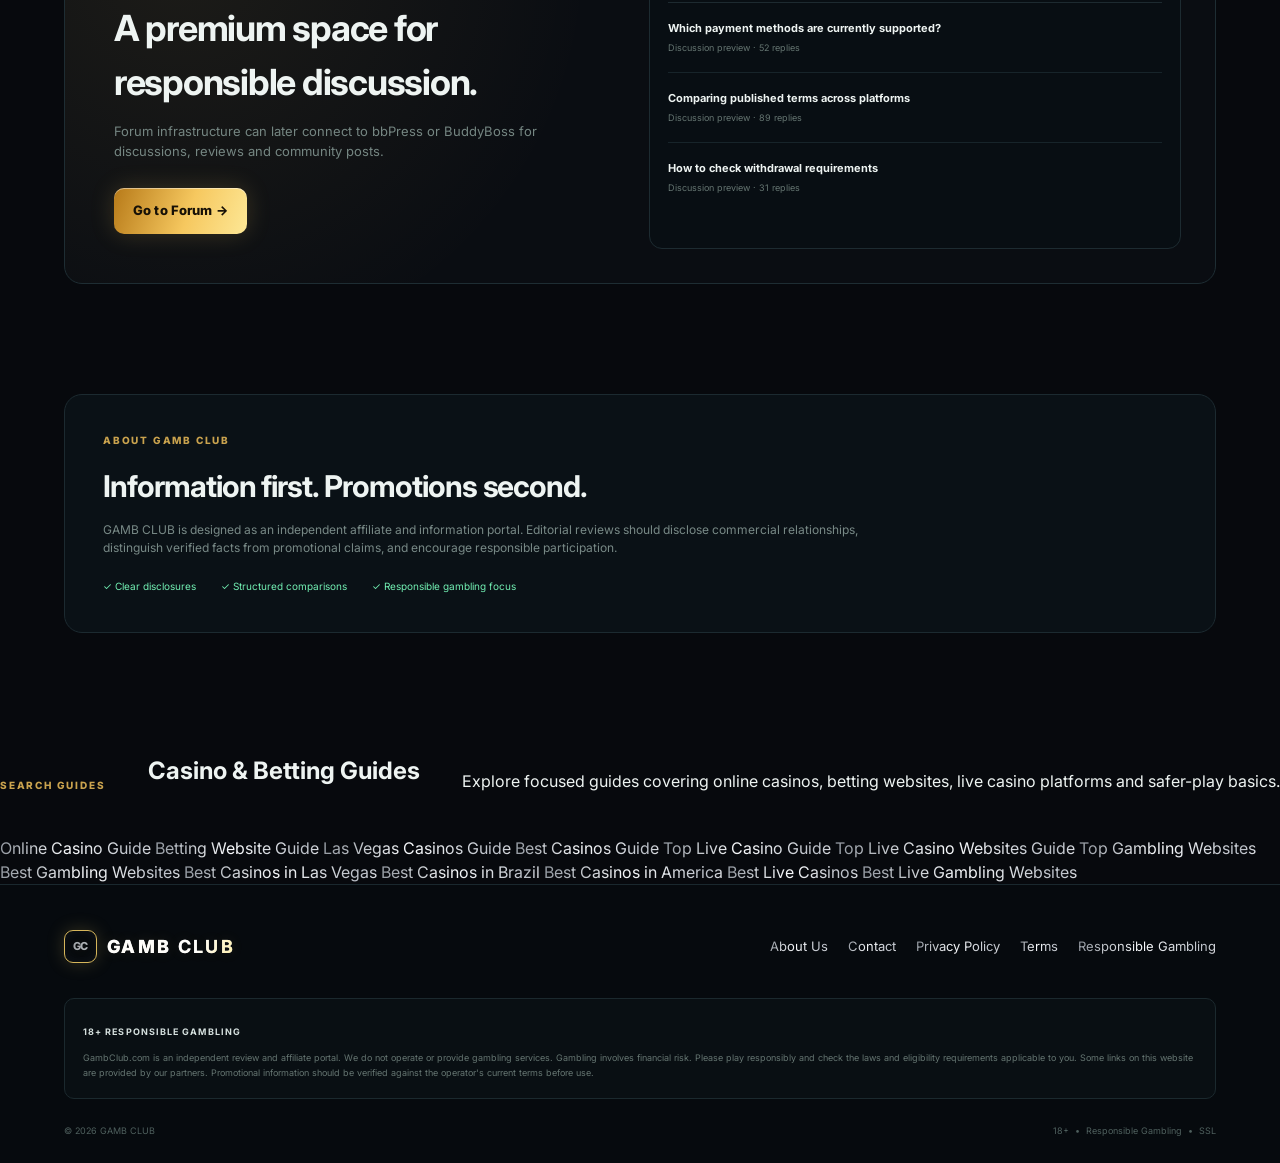
==== commit 3e41f2f3: "Add files via upload" ====
--- a/index.html
+++ b/index.html
@@ -35,6 +35,10 @@
 
 <main>
 <section class="hero">
+  <video class="hero-mobile-video" autoplay muted loop playsinline preload="metadata" poster="video_preview.jpg" aria-hidden="true">
+    <source src="gambclub-mobile-hero.mp4" type="video/mp4">
+  </video>
+  <div class="hero-video-overlay"></div>
   <div class="grid-bg"></div>
   <div class="hero-glow"></div>
   <div class="hero-inner">
--- a/style.css
+++ b/style.css
@@ -1,3 +1,201 @@
-*{box-sizing:border-box}html{scroll-behavior:smooth}body{margin:0;background:#070b10;color:#eef4f2;font-family:Inter,Arial,sans-serif;line-height:1.5}.noise{position:fixed;inset:0;pointer-events:none;opacity:.035;background-image:url("data:image/svg+xml,%3Csvg viewBox='0 0 180 180' xmlns='http://www.w3.org/2000/svg'%3E%3Cfilter id='n'%3E%3CfeTurbulence type='fractalNoise' baseFrequency='.9' numOctaves='3' stitchTiles='stitch'/%3E%3C/filter%3E%3Crect width='100%25' height='100%25' filter='url(%23n)'/%3E%3C/svg%3E");z-index:5}.header{height:78px;display:flex;align-items:center;justify-content:space-between;padding:0 5%;position:sticky;top:0;z-index:10;background:rgba(7,11,16,.82);backdrop-filter:blur(18px);border-bottom:1px solid #1a252b}.brand{display:flex;align-items:center;gap:10px;color:#fff;text-decoration:none;font-size:17px;font-weight:800;letter-spacing:.08em}.brand b{color:#72f0b3}.brand-mark{display:grid;place-items:center;width:33px;height:33px;border:1px solid #72f0b3;border-radius:9px;color:#72f0b3;font-size:11px;letter-spacing:-.05em}.nav{display:flex;gap:30px}.nav a,.footer-links a{color:#aab8b6;text-decoration:none;font-size:13px}.nav a:hover,.footer-links a:hover{color:#fff}.head-actions{display:flex;gap:10px;align-items:center}.search{height:38px;border:1px solid #253238;border-radius:10px;display:flex;align-items:center;padding:0 11px;background:#0b1116}.search span{color:#6f827f;font-size:20px}.search input{width:125px;background:transparent;border:0;outline:0;color:#fff;padding-left:7px}.btn{display:inline-flex;align-items:center;justify-content:center;min-height:46px;padding:0 19px;border-radius:10px;text-decoration:none;font-size:13px;font-weight:800;letter-spacing:.01em;transition:.2s}.btn-green{color:#06100b;background:#72f0b3;box-shadow:0 0 30px rgba(114,240,179,.13)}.btn-green:hover{transform:translateY(-2px);box-shadow:0 8px 32px rgba(114,240,179,.25)}.btn-outline{color:#dce7e5;border:1px solid #33434a;background:#0d1318}.btn.small{min-height:38px;padding:0 15px}.menu{display:none;background:none;border:0;color:#fff;font-size:23px}.hero{min-height:680px;display:flex;align-items:center;justify-content:center;position:relative;overflow:hidden;border-bottom:1px solid #172127}.grid-bg{position:absolute;inset:0;background-image:linear-gradient(#162229 1px,transparent 1px),linear-gradient(90deg,#162229 1px,transparent 1px);background-size:70px 70px;opacity:.23;mask-image:linear-gradient(to bottom,black,transparent 88%)}.hero-glow{position:absolute;width:600px;height:600px;background:radial-gradient(circle,rgba(56,221,148,.12),transparent 65%);top:50%;left:50%;transform:translate(-50%,-50%)}.hero-inner{position:relative;z-index:2;text-align:center;max-width:850px;padding:90px 24px 120px}.eyebrow{font-size:10px;letter-spacing:.18em;color:#6faaa0;font-weight:800;margin-bottom:16px}.eyebrow span{display:inline-block;width:6px;height:6px;border-radius:50%;background:#72f0b3;margin-right:8px;box-shadow:0 0 10px #72f0b3}.hero h1{font-size:clamp(43px,7vw,78px);line-height:1.03;letter-spacing:-.055em;margin:0 0 23px;font-weight:800}.hero h1 em{font-style:normal;color:#72f0b3}.hero-copy{max-width:620px;margin:auto;color:#9aaba8;font-size:16px}.hero-buttons{display:flex;gap:12px;justify-content:center;margin:32px 0 19px}.trust{font-size:10px;color:#657572}.trust span{color:#72f0b3;font-weight:800}.hero-statbar{position:absolute;bottom:0;left:50%;transform:translateX(-50%);width:min(700px,90%);display:flex;justify-content:center;border:1px solid #1b292f;border-bottom:0;background:rgba(9,15,19,.72);border-radius:14px 14px 0 0;padding:17px}.hero-statbar div{flex:1;border-right:1px solid #203037;text-align:center}.hero-statbar div:last-child{border:0}.hero-statbar strong{display:block;font-size:18px}.hero-statbar span{font-size:9px;color:#687a78;text-transform:uppercase;letter-spacing:.1em}.section{width:min(1160px,90%);margin:0 auto;padding:100px 0}.section-head{display:flex;align-items:end;justify-content:space-between;margin-bottom:27px}.section h2{font-size:30px;letter-spacing:-.035em;margin:0}.sort select{background:#0c1318;color:#cbd8d5;border:1px solid #27363c;border-radius:9px;padding:10px 13px;outline:0}.table-wrap{border:1px solid #1d2a30;border-radius:15px;overflow:auto;background:#0a1015}.table-wrap table{width:100%;border-collapse:collapse;min-width:940px}.table-wrap th{font-size:9px;text-transform:uppercase;letter-spacing:.13em;color:#62736f;text-align:left;padding:16px;border-bottom:1px solid #1c292f}.table-wrap td{padding:17px 16px;border-bottom:1px solid #172329;vertical-align:middle}.table-wrap tr:last-child td{border:0}.rank{float:left;color:#51625f;font-weight:800;margin:5px 12px 0 0;font-size:12px}.club-brand{display:flex;gap:10px;align-items:center}.club-brand .logo{width:38px;height:38px;display:grid;place-items:center;border-radius:10px;background:#101b20;border:1px solid #314047;color:#72f0b3;font-weight:800;font-size:10px}.club-brand strong,.offer{display:block;font-size:12px}.club-brand small,.table-wrap td small{display:block;color:#71827f;font-size:9px;margin-top:4px}.offer{color:#dce8e5}.tag{display:inline-block;border:1px solid #26373c;background:#0d161b;color:#9db0ac;border-radius:5px;padding:5px 7px;margin:2px;font-size:9px}.code{background:#0d171b;border:1px dashed #456058;color:#72f0b3;border-radius:6px;padding:9px 10px;font-size:10px;font-weight:800;cursor:pointer}.code span,.copy-big span{color:#7f918e}.play{min-height:36px;padding:0 13px;font-size:10px}.micro{color:#556764;font-size:9px;margin:10px 0}.cards4{display:grid;grid-template-columns:repeat(4,1fr);gap:13px}.feature-card{padding:25px;border:1px solid #1b292f;border-radius:14px;background:linear-gradient(145deg,#0c1419,#091015);text-decoration:none;color:#fff;transition:.25s}.feature-card:hover{border-color:#38514d;transform:translateY(-4px)}.icon{width:38px;height:38px;border-radius:10px;display:grid;place-items:center;background:#10201c;color:#72f0b3;margin-bottom:25px}.feature-card h3{font-size:15px;margin:0 0 8px}.feature-card p{color:#71817e;font-size:11px;min-height:52px}.feature-card span{color:#72f0b3;font-size:10px;font-weight:800}.promos{padding-top:25px}.live-dot{font-size:9px;color:#72f0b3;letter-spacing:.12em}.promo-grid{display:grid;grid-template-columns:repeat(3,1fr);gap:14px}.promo-card{position:relative;padding:25px;border:1px solid #1c2a30;border-radius:15px;background:radial-gradient(circle at 90% 0,#123027 0,transparent 40%),#0b1217;overflow:hidden}.promo-label{font-size:8px;color:#72f0b3;border:1px solid #295040;border-radius:5px;padding:5px 7px}.promo-card h3{font-size:13px;margin:24px 0 5px}.promo-card strong{font-size:23px;display:block;letter-spacing:-.03em}.promo-card p{color:#70817d;font-size:10px;min-height:32px}.copy-big{width:100%;border:1px solid #335047;background:#0d1c17;color:#72f0b3;border-radius:8px;padding:11px;font-size:10px;font-weight:800;cursor:pointer}.guide-grid{display:grid;grid-template-columns:repeat(3,1fr);gap:14px}.guide-grid article{border-top:1px solid #304047;padding:22px 5px}.guide-grid span{color:#72f0b3;font-size:10px;font-weight:800}.guide-grid h3{font-size:17px}.guide-grid p{color:#758682;font-size:11px}.guide-grid a{color:#cbd8d5;text-decoration:none;font-size:10px;font-weight:800}.forum-panel{display:grid;grid-template-columns:1fr 1fr;gap:18px;padding:34px;border:1px solid #1e2d33;border-radius:18px;background:radial-gradient(circle at 10% 10%,rgba(114,240,179,.09),transparent 38%),#0a1116}.forum-copy{padding:15px}.forum-copy h2{font-size:36px;max-width:500px}.forum-copy p{color:#758682;max-width:500px;font-size:13px;margin-bottom:27px}.feed{border:1px solid #1d2b31;border-radius:13px;padding:18px;background:#080e13}.feed-title{font-size:9px;letter-spacing:.14em;color:#6c7e7b;border-bottom:1px solid #1d2a30;padding-bottom:14px}.feed-title span{color:#72f0b3;float:right}.topic{padding:17px 0;border-bottom:1px solid #17242a}.topic:last-child{border:0}.topic b{font-size:11px;display:block}.topic small{display:block;color:#657571;font-size:9px;margin-top:5px}.about{padding-top:10px}.about-card{padding:38px;border:1px solid #1c2a30;border-radius:18px;background:#0a1116}.about-card h2{margin-bottom:12px}.about-card p{max-width:800px;color:#788986;font-size:12px}.about-points{display:flex;gap:25px;flex-wrap:wrap;color:#9fb0ad;font-size:10px;margin-top:22px}.about-points span{color:#72f0b3}footer{border-top:1px solid #1a282e;padding:45px 5% 25px;background:#060a0e}.footer-top{display:flex;justify-content:space-between;gap:30px;align-items:center}.footer-links{display:flex;gap:20px;flex-wrap:wrap}.disclaimer{margin-top:35px;padding:18px;border:1px solid #1b292e;background:#090f13;border-radius:10px}.disclaimer strong{font-size:9px;color:#d5e0de;letter-spacing:.12em}.disclaimer p{font-size:9px;line-height:1.7;color:#657571;margin-bottom:0}.footer-bottom{display:flex;justify-content:space-between;color:#4f605e;font-size:9px;margin-top:25px}.toast{position:fixed;right:25px;bottom:25px;background:#72f0b3;color:#06100b;padding:11px 15px;border-radius:8px;font-size:11px;font-weight:800;transform:translateY(80px);opacity:0;transition:.25s;z-index:20}.toast.show{transform:translateY(0);opacity:1}
+*{box-sizing:border-box}html{scroll-behavior:smooth}body{margin:0;background:#070b10;color:#eef4f2;font-family:Inter,Arial,sans-serif;line-height:1.5}.noise{position:fixed;inset:0;pointer-events:none;opacity:.035;background-image:url("data:image/svg+xml,%3Csvg viewBox='0 0 180 180' xmlns='http://www.w3.org/2000/svg'%3E%3Cfilter id='n'%3E%3CfeTurbulence type='fractalNoise' baseFrequency='.9' numOctaves='3' stitchTiles='stitch'/%3E%3C/filter%3E%3Crect width='100%25' height='100%25' filter='url(%23n)'/%3E%3C/svg%3E");z-index:5}.header{height:78px;display:flex;align-items:center;justify-content:space-between;padding:0 5%;position:sticky;top:0;z-index:10;background:rgba(7,11,16,.82);backdrop-filter:blur(18px);border-bottom:1px solid #1a252b}.brand{display:flex;align-items:center;gap:10px;color:#fff;text-decoration:none;font-size:17px;font-weight:800;letter-spacing:.08em}.brand b{color:#72f0b3}.brand-mark{display:grid;place-items:center;width:33px;height:33px;border:1px solid #72f0b3;border-radius:9px;color:#72f0b3;font-size:11px;letter-spacing:-.05em}.nav{display:flex;gap:30px}.nav a,.footer-links a{color:#aab8b6;text-decoration:none;font-size:13px}.nav a:hover,.footer-links a:hover{color:#fff}.head-actions{display:flex;gap:10px;align-items:center}.search{height:38px;border:1px solid #253238;border-radius:10px;display:flex;align-items:center;padding:0 11px;background:#0b1116}.search span{color:#6f827f;font-size:20px}.search input{width:125px;background:transparent;border:0;outline:0;color:#fff;padding-left:7px}.btn{display:inline-flex;align-items:center;justify-content:center;min-height:46px;padding:0 19px;border-radius:10px;text-decoration:none;font-size:13px;font-weight:800;letter-spacing:.01em;transition:.2s}.btn-green{color:#06100b;background:#72f0b3;box-shadow:0 0 30px rgba(114,240,179,.13)}.btn-green:hover{transform:translateY(-2px);box-shadow:0 8px 32px rgba(114,240,179,.25)}.btn-outline{color:#dce7e5;border:1px solid #33434a;background:#0d1318}.btn.small{min-height:38px;padding:0 15px}.menu{display:none;background:none;border:0;color:#fff;font-size:23px}.hero{min-height:680px;display:flex;align-items:center;justify-content:center;position:relative;overflow:hidden;border-bottom:1px solid #172127}.grid-bg{position:absolute;inset:0;background-image:linear-gradient(#162229 1px,transparent 1px),linear-gradient(90deg,#162229 1px,transparent 1px);background-size:70px 70px;opacity:.23;mask-image:linear-gradient(to bottom,black,transparent 88%)}.hero-glow{position:absolute;width:600px;height:600px;background:radial-gradient(circle,rgba(56,221,148,.12),transparent 65%);top:50%;left:50%;transform:translate(-50%,-50%)}.hero-inner{position:relative;z-index:2;text-align:center;max-width:850px;padding:90px 24px 120px;transform:translateY(-58px)}.eyebrow{font-size:10px;letter-spacing:.18em;color:#6faaa0;font-weight:800;margin-bottom:16px}.eyebrow span{display:inline-block;width:6px;height:6px;border-radius:50%;background:#72f0b3;margin-right:8px;box-shadow:0 0 10px #72f0b3}.hero h1{font-size:clamp(43px,7vw,78px);line-height:1.03;letter-spacing:-.055em;margin:0 0 23px;font-weight:800}.hero h1 em{font-style:normal;color:#72f0b3}.hero-copy{max-width:620px;margin:auto;color:#9aaba8;font-size:16px}.hero-buttons{display:flex;gap:12px;justify-content:center;margin:32px 0 19px}.trust{font-size:10px;color:#657572}.trust span{color:#72f0b3;font-weight:800}.hero-statbar{position:absolute;bottom:0;left:50%;transform:translateX(-50%);width:min(700px,90%);display:flex;justify-content:center;border:1px solid #1b292f;border-bottom:0;background:rgba(9,15,19,.72);border-radius:14px 14px 0 0;padding:17px}.hero-statbar div{flex:1;border-right:1px solid #203037;text-align:center}.hero-statbar div:last-child{border:0}.hero-statbar strong{display:block;font-size:18px}.hero-statbar span{font-size:9px;color:#687a78;text-transform:uppercase;letter-spacing:.1em}.section{width:min(1160px,90%);margin:0 auto;padding:100px 0}.section-head{display:flex;align-items:end;justify-content:space-between;margin-bottom:27px}.section h2{font-size:30px;letter-spacing:-.035em;margin:0}.sort select{background:#0c1318;color:#cbd8d5;border:1px solid #27363c;border-radius:9px;padding:10px 13px;outline:0}.table-wrap{border:1px solid #1d2a30;border-radius:15px;overflow:auto;background:#0a1015}.table-wrap table{width:100%;border-collapse:collapse;min-width:940px}.table-wrap th{font-size:9px;text-transform:uppercase;letter-spacing:.13em;color:#62736f;text-align:left;padding:16px;border-bottom:1px solid #1c292f}.table-wrap td{padding:17px 16px;border-bottom:1px solid #172329;vertical-align:middle}.table-wrap tr:last-child td{border:0}.rank{float:left;color:#51625f;font-weight:800;margin:5px 12px 0 0;font-size:12px}.club-brand{display:flex;gap:10px;align-items:center}.club-brand .logo{width:38px;height:38px;display:grid;place-items:center;border-radius:10px;background:#101b20;border:1px solid #314047;color:#72f0b3;font-weight:800;font-size:10px}.club-brand strong,.offer{display:block;font-size:12px}.club-brand small,.table-wrap td small{display:block;color:#71827f;font-size:9px;margin-top:4px}.offer{color:#dce8e5}.tag{display:inline-block;border:1px solid #26373c;background:#0d161b;color:#9db0ac;border-radius:5px;padding:5px 7px;margin:2px;font-size:9px}.code{background:#0d171b;border:1px dashed #456058;color:#72f0b3;border-radius:6px;padding:9px 10px;font-size:10px;font-weight:800;cursor:pointer}.code span,.copy-big span{color:#7f918e}.play{min-height:36px;padding:0 13px;font-size:10px}.micro{color:#556764;font-size:9px;margin:10px 0}.cards4{display:grid;grid-template-columns:repeat(4,1fr);gap:13px}.feature-card{padding:25px;border:1px solid #1b292f;border-radius:14px;background:linear-gradient(145deg,#0c1419,#091015);text-decoration:none;color:#fff;transition:.25s}.feature-card:hover{border-color:#38514d;transform:translateY(-4px)}.icon{width:38px;height:38px;border-radius:10px;display:grid;place-items:center;background:#10201c;color:#72f0b3;margin-bottom:25px}.feature-card h3{font-size:15px;margin:0 0 8px}.feature-card p{color:#71817e;font-size:11px;min-height:52px}.feature-card span{color:#72f0b3;font-size:10px;font-weight:800}.promos{padding-top:25px}.live-dot{font-size:9px;color:#72f0b3;letter-spacing:.12em}.promo-grid{display:grid;grid-template-columns:repeat(3,1fr);gap:14px}.promo-card{position:relative;padding:25px;border:1px solid #1c2a30;border-radius:15px;background:radial-gradient(circle at 90% 0,#123027 0,transparent 40%),#0b1217;overflow:hidden}.promo-label{font-size:8px;color:#72f0b3;border:1px solid #295040;border-radius:5px;padding:5px 7px}.promo-card h3{font-size:13px;margin:24px 0 5px}.promo-card strong{font-size:23px;display:block;letter-spacing:-.03em}.promo-card p{color:#70817d;font-size:10px;min-height:32px}.copy-big{width:100%;border:1px solid #335047;background:#0d1c17;color:#72f0b3;border-radius:8px;padding:11px;font-size:10px;font-weight:800;cursor:pointer}.guide-grid{display:grid;grid-template-columns:repeat(3,1fr);gap:14px}.guide-grid article{border-top:1px solid #304047;padding:22px 5px}.guide-grid span{color:#72f0b3;font-size:10px;font-weight:800}.guide-grid h3{font-size:17px}.guide-grid p{color:#758682;font-size:11px}.guide-grid a{color:#cbd8d5;text-decoration:none;font-size:10px;font-weight:800}.forum-panel{display:grid;grid-template-columns:1fr 1fr;gap:18px;padding:34px;border:1px solid #1e2d33;border-radius:18px;background:radial-gradient(circle at 10% 10%,rgba(114,240,179,.09),transparent 38%),#0a1116}.forum-copy{padding:15px}.forum-copy h2{font-size:36px;max-width:500px}.forum-copy p{color:#758682;max-width:500px;font-size:13px;margin-bottom:27px}.feed{border:1px solid #1d2b31;border-radius:13px;padding:18px;background:#080e13}.feed-title{font-size:9px;letter-spacing:.14em;color:#6c7e7b;border-bottom:1px solid #1d2a30;padding-bottom:14px}.feed-title span{color:#72f0b3;float:right}.topic{padding:17px 0;border-bottom:1px solid #17242a}.topic:last-child{border:0}.topic b{font-size:11px;display:block}.topic small{display:block;color:#657571;font-size:9px;margin-top:5px}.about{padding-top:10px}.about-card{padding:38px;border:1px solid #1c2a30;border-radius:18px;background:#0a1116}.about-card h2{margin-bottom:12px}.about-card p{max-width:800px;color:#788986;font-size:12px}.about-points{display:flex;gap:25px;flex-wrap:wrap;color:#9fb0ad;font-size:10px;margin-top:22px}.about-points span{color:#72f0b3}footer{border-top:1px solid #1a282e;padding:45px 5% 25px;background:#060a0e}.footer-top{display:flex;justify-content:space-between;gap:30px;align-items:center}.footer-links{display:flex;gap:20px;flex-wrap:wrap}.disclaimer{margin-top:35px;padding:18px;border:1px solid #1b292e;background:#090f13;border-radius:10px}.disclaimer strong{font-size:9px;color:#d5e0de;letter-spacing:.12em}.disclaimer p{font-size:9px;line-height:1.7;color:#657571;margin-bottom:0}.footer-bottom{display:flex;justify-content:space-between;color:#4f605e;font-size:9px;margin-top:25px}.toast{position:fixed;right:25px;bottom:25px;background:#72f0b3;color:#06100b;padding:11px 15px;border-radius:8px;font-size:11px;font-weight:800;transform:translateY(80px);opacity:0;transition:.25s;z-index:20}.toast.show{transform:translateY(0);opacity:1}
 @media(max-width:950px){.nav{display:none}.head-actions{display:none}.menu{display:block}.cards4{grid-template-columns:repeat(2,1fr)}.promo-grid,.guide-grid{grid-template-columns:1fr}.section{padding:75px 0}.hero{min-height:640px}.hero-inner{padding-bottom:115px}.forum-panel{grid-template-columns:1fr}.footer-top{align-items:flex-start;flex-direction:column}}
-@media(max-width:620px){.header{height:68px;padding:0 5%}.brand{font-size:15px}.hero h1{font-size:43px}.hero-copy{font-size:13px}.hero-buttons{flex-direction:column}.hero-buttons .btn{width:100%}.hero-statbar{padding:12px}.hero-statbar strong{font-size:15px}.hero-statbar span{font-size:7px}.section h2{font-size:25px}.section-head{align-items:flex-start;gap:15px;flex-direction:column}.cards4{grid-template-columns:1fr}.feature-card p{min-height:0}.forum-copy h2{font-size:29px}.footer-links{gap:12px}.footer-bottom{flex-direction:column;gap:10px}.about-card{padding:25px}}
+@media(max-width:620px){.header{height:68px;padding:0 5%}.brand{font-size:15px}.hero-inner{transform:translateY(-42px)}.hero h1{font-size:43px}.hero-copy{font-size:13px}.hero-buttons{flex-direction:column}.hero-buttons .btn{width:100%}.hero-statbar{padding:12px}.hero-statbar strong{font-size:15px}.hero-statbar span{font-size:7px}.section h2{font-size:25px}.section-head{align-items:flex-start;gap:15px;flex-direction:column}.cards4{grid-template-columns:1fr}.feature-card p{min-height:0}.forum-copy h2{font-size:29px}.footer-links{gap:12px}.footer-bottom{flex-direction:column;gap:10px}.about-card{padding:25px}}
+
+/* ===== GAMB CLUB PREMIUM GOLD / LAS VEGAS FINISH ===== */
+:root{
+  --gc-gold:#f6c85f;
+  --gc-gold2:#fff1ad;
+  --gc-gold3:#b77a19;
+  --gc-deep:#08090d;
+}
+body{
+  background:
+    radial-gradient(circle at 50% -10%,rgba(246,200,95,.10),transparent 34%),
+    radial-gradient(circle at 85% 20%,rgba(183,122,25,.07),transparent 28%),
+    #07090d;
+}
+.header{
+  background:rgba(5,7,11,.88);
+  border-bottom:1px solid rgba(246,200,95,.18);
+  box-shadow:0 8px 35px rgba(0,0,0,.28);
+}
+.brand{
+  position:relative;
+  font-size:18px;
+  letter-spacing:.13em;
+  text-shadow:0 0 14px rgba(246,200,95,.12);
+}
+.brand-mark{
+  border-color:var(--gc-gold);
+  color:var(--gc-gold2);
+  box-shadow:0 0 14px rgba(246,200,95,.18),inset 0 0 12px rgba(246,200,95,.06);
+  animation:gcMarkPulse 3s ease-in-out infinite;
+}
+.brand > span:last-child{
+  background:linear-gradient(110deg,#fff 0%,#fff 30%,var(--gc-gold2) 43%,var(--gc-gold) 50%,#fff 57%,#fff 100%);
+  background-size:240% auto;
+  -webkit-background-clip:text;
+  background-clip:text;
+  color:transparent;
+  animation:gcBrandShine 4.5s linear infinite;
+}
+.brand b{color:inherit}
+.nav a:hover,.footer-links a:hover{color:var(--gc-gold2)}
+.btn-green{
+  color:#171006;
+  background:linear-gradient(110deg,#b77a19,#f6c85f,#fff0a5,#f6c85f,#b77a19);
+  background-size:240% 100%;
+  box-shadow:0 0 24px rgba(246,200,95,.18),inset 0 1px 0 rgba(255,255,255,.45);
+  animation:gcButtonShine 5s linear infinite;
+}
+.btn-green:hover{
+  box-shadow:0 0 38px rgba(246,200,95,.38),0 8px 35px rgba(0,0,0,.3);
+}
+.btn-outline{
+  border-color:rgba(246,200,95,.35);
+}
+.hero{
+  background:
+    radial-gradient(circle at 50% 48%,rgba(246,200,95,.055),transparent 44%),
+    linear-gradient(180deg,#080b10,#07090d);
+}
+.grid-bg{
+  background-image:
+    linear-gradient(rgba(246,200,95,.055) 1px,transparent 1px),
+    linear-gradient(90deg,rgba(246,200,95,.055) 1px,transparent 1px);
+}
+.hero-glow{
+  background:radial-gradient(circle,rgba(246,200,95,.13),rgba(183,122,25,.055) 28%,transparent 68%);
+  animation:gcGlow 5s ease-in-out infinite;
+}
+.hero-inner:after{
+  content:"";
+  position:absolute;
+  left:-35%;
+  top:12%;
+  width:170%;
+  height:1px;
+  background:linear-gradient(90deg,transparent,rgba(246,200,95,.0),rgba(255,241,173,.75),rgba(246,200,95,.0),transparent);
+  box-shadow:0 0 18px rgba(246,200,95,.45);
+  transform:rotate(-4deg);
+  animation:gcSweep 6s ease-in-out infinite;
+  pointer-events:none;
+}
+.eyebrow{
+  color:#caa34e;
+}
+.eyebrow span{
+  background:var(--gc-gold);
+  box-shadow:0 0 14px var(--gc-gold);
+}
+.hero h1 em{
+  background:linear-gradient(110deg,#b77a19,#f6c85f,#fff3b0,#f6c85f,#b77a19);
+  background-size:240% auto;
+  -webkit-background-clip:text;
+  background-clip:text;
+  color:transparent;
+  animation:gcBrandShine 4s linear infinite;
+}
+.trust span,.live-dot,.feature-card span,.guide-grid span,.code,.copy-big,.promo-label{
+  color:var(--gc-gold);
+}
+.hero-statbar{
+  border-color:rgba(246,200,95,.17);
+  box-shadow:0 -10px 40px rgba(246,200,95,.035);
+}
+.feature-card:hover{
+  border-color:rgba(246,200,95,.38);
+  box-shadow:0 14px 35px rgba(0,0,0,.3),0 0 22px rgba(246,200,95,.055);
+}
+.icon{
+  background:rgba(183,122,25,.09);
+  color:var(--gc-gold);
+  border:1px solid rgba(246,200,95,.13);
+}
+.promo-card{
+  background:
+    radial-gradient(circle at 90% 0,rgba(246,200,95,.13) 0,transparent 40%),
+    #0b0e13;
+}
+.forum-panel{
+  background:
+    radial-gradient(circle at 10% 10%,rgba(246,200,95,.08),transparent 38%),
+    #0a0d12;
+}
+@keyframes gcBrandShine{
+  0%{background-position:240% center}
+  100%{background-position:-40% center}
+}
+@keyframes gcButtonShine{
+  0%{background-position:240% center}
+  100%{background-position:-40% center}
+}
+@keyframes gcMarkPulse{
+  0%,100%{box-shadow:0 0 12px rgba(246,200,95,.14),inset 0 0 10px rgba(246,200,95,.04)}
+  50%{box-shadow:0 0 24px rgba(246,200,95,.34),inset 0 0 14px rgba(246,200,95,.10)}
+}
+@keyframes gcGlow{
+  0%,100%{opacity:.75;transform:translate(-50%,-50%) scale(.94)}
+  50%{opacity:1;transform:translate(-50%,-50%) scale(1.06)}
+}
+@keyframes gcSweep{
+  0%,18%{opacity:0;transform:translateX(-25%) rotate(-4deg)}
+  35%{opacity:.9}
+  55%{opacity:0;transform:translateX(25%) rotate(-4deg)}
+  100%{opacity:0}
+}
+@media(max-width:620px){
+  .brand{font-size:15px;letter-spacing:.11em}
+  .hero-inner:after{top:8%;animation-duration:7s}
+}
+@media(prefers-reduced-motion:reduce){
+  .brand-mark,.brand > span:last-child,.btn-green,.hero-glow,.hero h1 em,.hero-inner:after{animation:none}
+}
+
+a:not(.btn):not(.nav-link){
+  color:#d9dde3;
+  background-image:linear-gradient(110deg,#8e949c 0%,#f8fafc 22%,#b9bec6 42%,#ffffff 50%,#aeb4bc 68%,#e6e9ed 82%,#8f959d 100%);
+  background-size:220% auto;
+  -webkit-background-clip:text;
+  background-clip:text;
+  -webkit-text-fill-color:transparent;
+  animation:silverShine 4.5s linear infinite;
+  text-decoration:none;
+}
+@keyframes silverShine{
+  0%{background-position:220% center}
+  100%{background-position:-20% center}
+}
+
+/* Premium silver + gold finish — no green UI */
+.logo-mark,.brand-mark,.gc-mark{
+  color:#f1d27a !important;
+  border-color:#d6b65b !important;
+  box-shadow:0 0 18px rgba(214,182,91,.22),inset 0 0 12px rgba(255,255,255,.04);
+}
+.btn-primary{
+  color:#0a0c0f !important;
+  background:linear-gradient(110deg,#b98b2f,#f4d77b,#fff4bf,#d2ad52,#a87924);
+  background-size:240% auto;
+  animation:goldShine 4s linear infinite;
+}
+.btn-secondary{
+  color:#e5e8ec !important;
+  border-color:#89909a !important;
+}
+@keyframes goldShine{
+  0%{background-position:220% center}
+  100%{background-position:-20% center}
+}
+
+/* Mobile cinematic hero video */
+.hero-mobile-video,.hero-video-overlay{display:none}
+@media(max-width:620px){
+  .hero-mobile-video{display:block;position:absolute;inset:0;width:100%;height:100%;object-fit:cover;object-position:center center;z-index:0;opacity:.52;filter:saturate(.82) contrast(1.05) brightness(.72)}
+  .hero-video-overlay{display:block;position:absolute;inset:0;z-index:1;background:linear-gradient(180deg,rgba(4,6,9,.74) 0%,rgba(4,6,9,.40) 38%,rgba(4,6,9,.78) 100%),linear-gradient(90deg,rgba(4,6,9,.35),rgba(4,6,9,.08),rgba(4,6,9,.35))}
+  .hero .grid-bg{z-index:1;opacity:.12}
+  .hero .hero-glow{z-index:1}
+  .hero .hero-inner{z-index:2}
+  .hero .hero-statbar{z-index:2}
+}
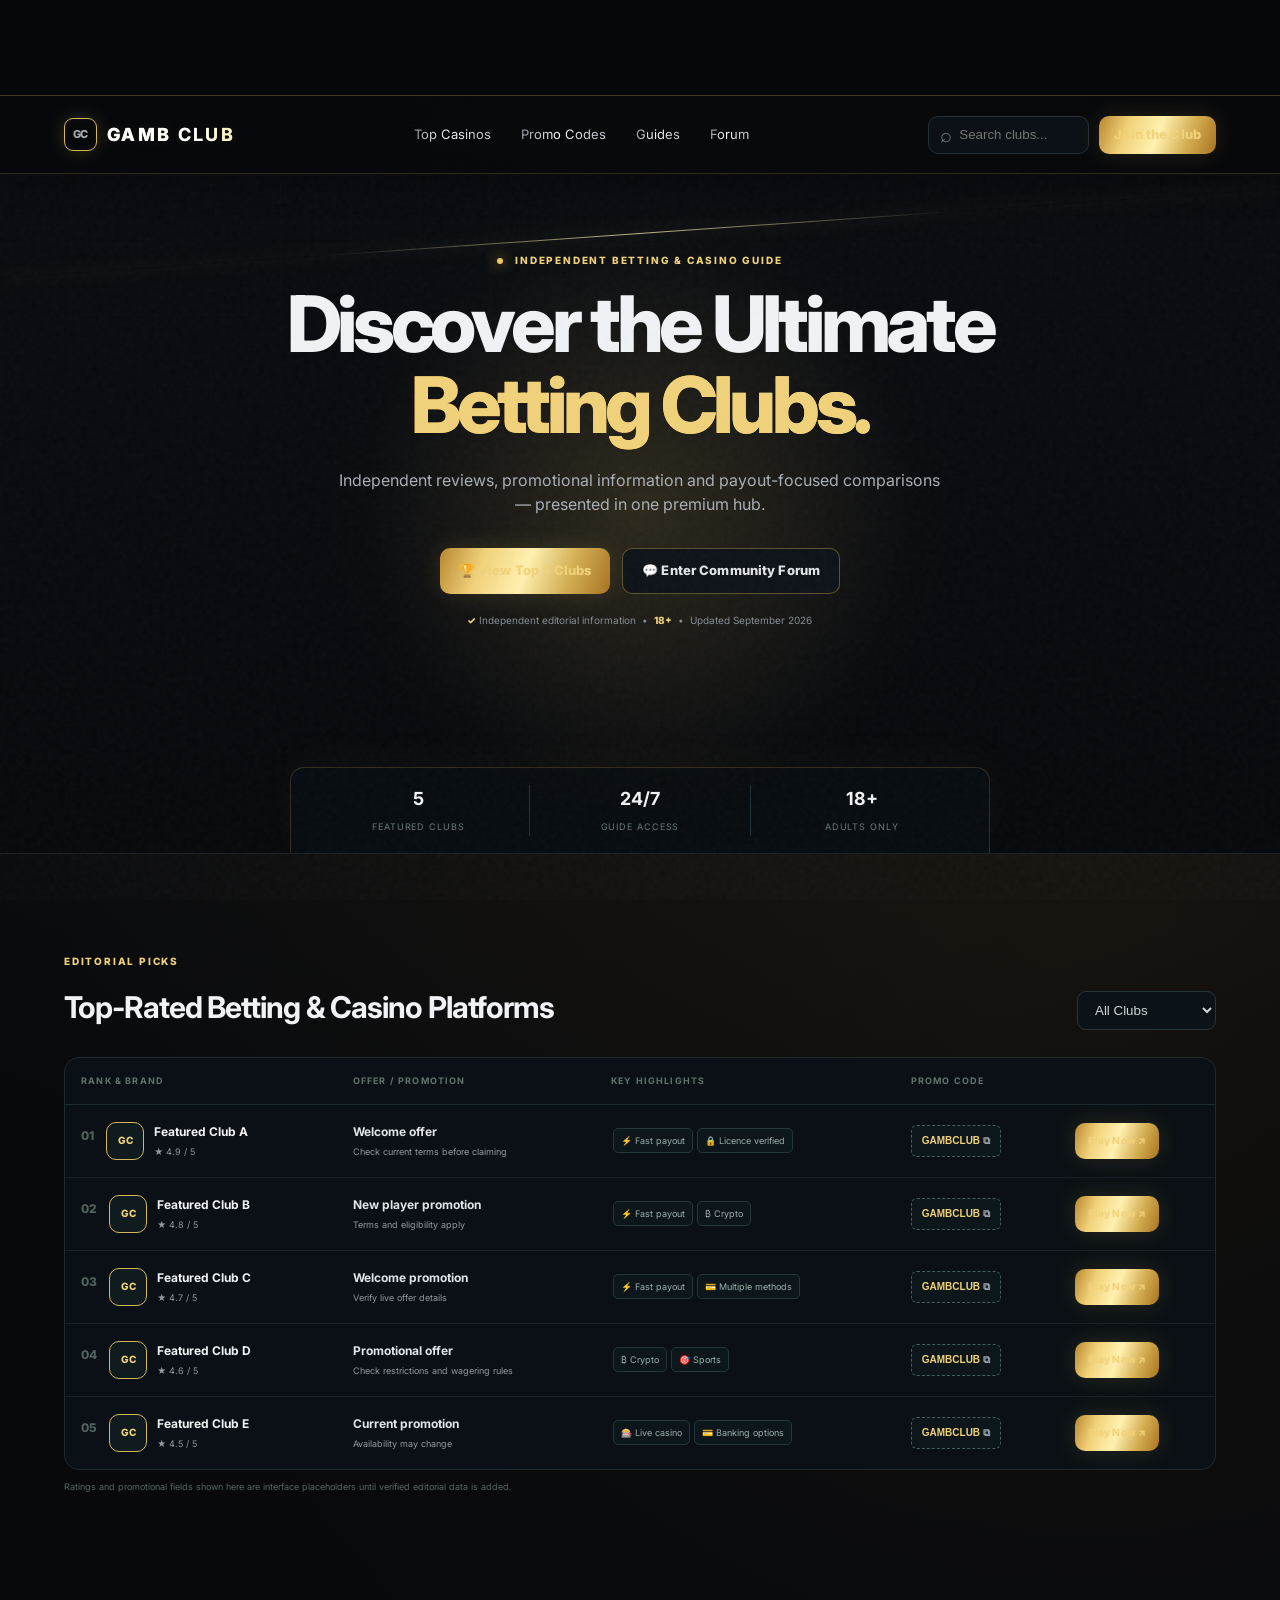
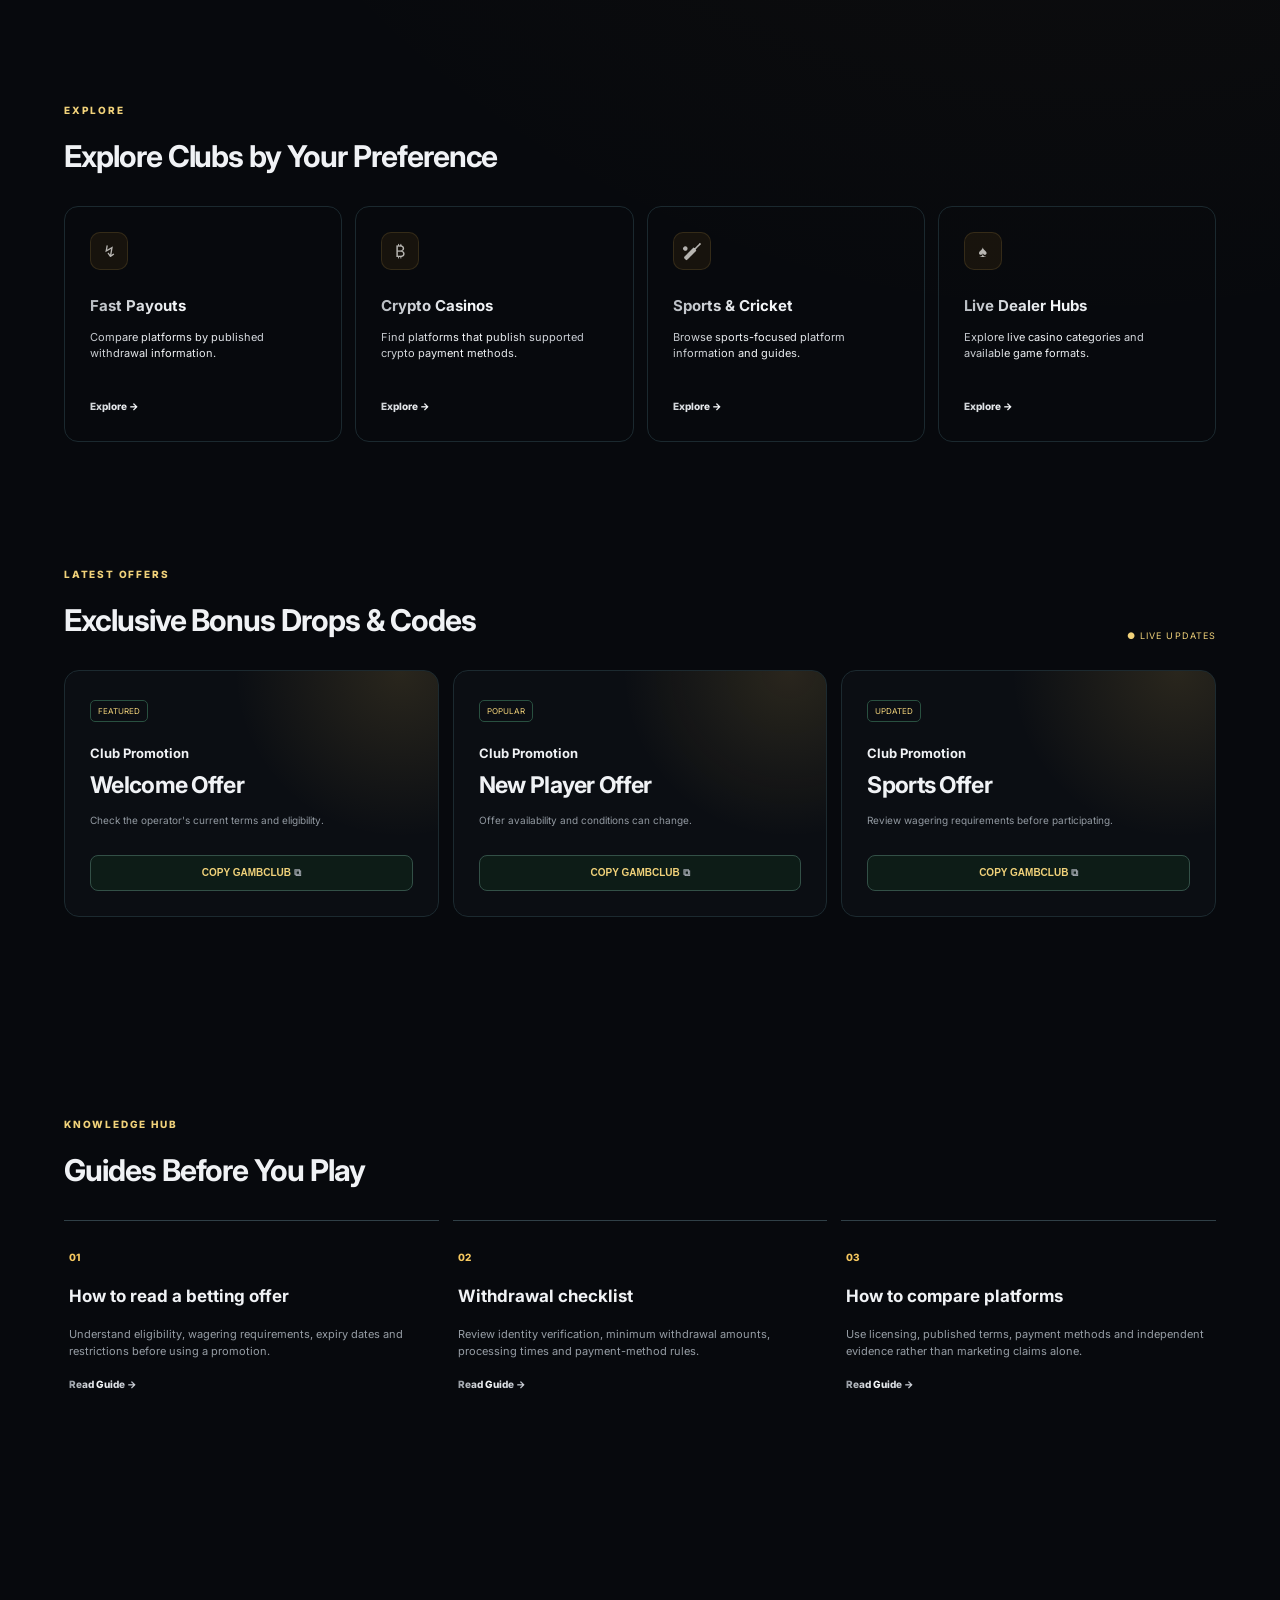
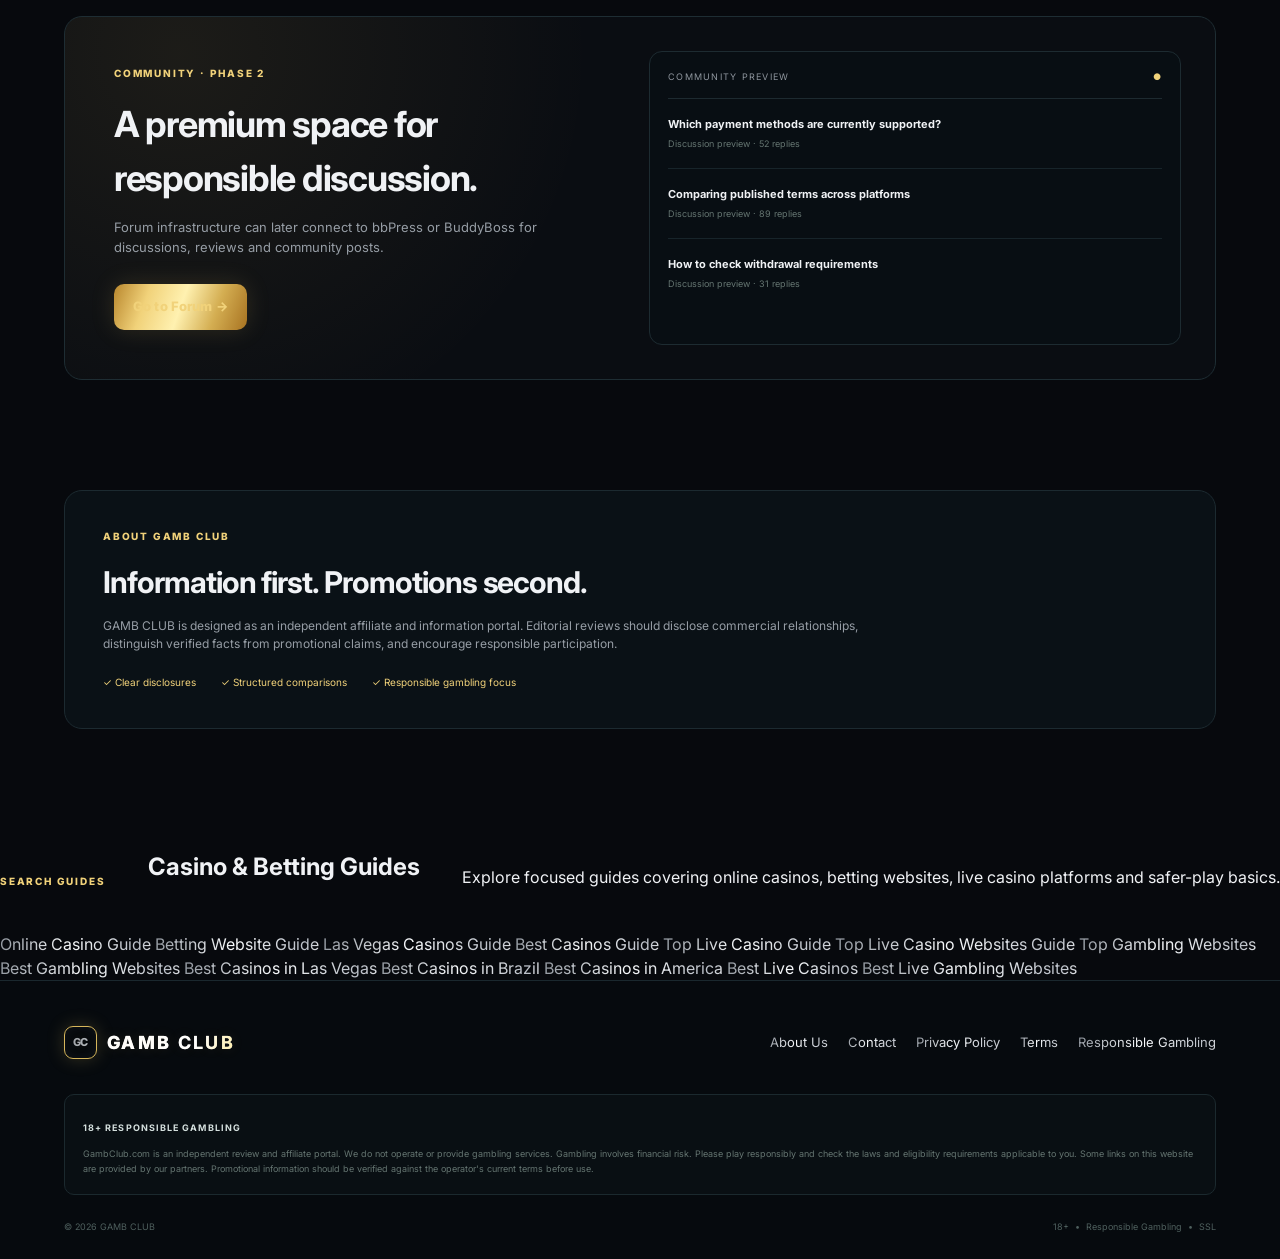
==== commit a4e96b9f: "Add files via upload" ====
--- a/index.html
+++ b/index.html
@@ -19,6 +19,13 @@
 
 </head>
 <body>
+
+<div class="top-center-video" aria-label="GAMB CLUB featured animation">
+  <video autoplay muted loop playsinline preload="auto">
+    <source src="top-center-video.mp4" type="video/mp4">
+  </video>
+</div>
+
 <div class="noise"></div>
 
 <header class="header">
--- a/style.css
+++ b/style.css
@@ -1,4 +1,4 @@
-*{box-sizing:border-box}html{scroll-behavior:smooth}body{margin:0;background:#070b10;color:#eef4f2;font-family:Inter,Arial,sans-serif;line-height:1.5}.noise{position:fixed;inset:0;pointer-events:none;opacity:.035;background-image:url("data:image/svg+xml,%3Csvg viewBox='0 0 180 180' xmlns='http://www.w3.org/2000/svg'%3E%3Cfilter id='n'%3E%3CfeTurbulence type='fractalNoise' baseFrequency='.9' numOctaves='3' stitchTiles='stitch'/%3E%3C/filter%3E%3Crect width='100%25' height='100%25' filter='url(%23n)'/%3E%3C/svg%3E");z-index:5}.header{height:78px;display:flex;align-items:center;justify-content:space-between;padding:0 5%;position:sticky;top:0;z-index:10;background:rgba(7,11,16,.82);backdrop-filter:blur(18px);border-bottom:1px solid #1a252b}.brand{display:flex;align-items:center;gap:10px;color:#fff;text-decoration:none;font-size:17px;font-weight:800;letter-spacing:.08em}.brand b{color:#72f0b3}.brand-mark{display:grid;place-items:center;width:33px;height:33px;border:1px solid #72f0b3;border-radius:9px;color:#72f0b3;font-size:11px;letter-spacing:-.05em}.nav{display:flex;gap:30px}.nav a,.footer-links a{color:#aab8b6;text-decoration:none;font-size:13px}.nav a:hover,.footer-links a:hover{color:#fff}.head-actions{display:flex;gap:10px;align-items:center}.search{height:38px;border:1px solid #253238;border-radius:10px;display:flex;align-items:center;padding:0 11px;background:#0b1116}.search span{color:#6f827f;font-size:20px}.search input{width:125px;background:transparent;border:0;outline:0;color:#fff;padding-left:7px}.btn{display:inline-flex;align-items:center;justify-content:center;min-height:46px;padding:0 19px;border-radius:10px;text-decoration:none;font-size:13px;font-weight:800;letter-spacing:.01em;transition:.2s}.btn-green{color:#06100b;background:#72f0b3;box-shadow:0 0 30px rgba(114,240,179,.13)}.btn-green:hover{transform:translateY(-2px);box-shadow:0 8px 32px rgba(114,240,179,.25)}.btn-outline{color:#dce7e5;border:1px solid #33434a;background:#0d1318}.btn.small{min-height:38px;padding:0 15px}.menu{display:none;background:none;border:0;color:#fff;font-size:23px}.hero{min-height:680px;display:flex;align-items:center;justify-content:center;position:relative;overflow:hidden;border-bottom:1px solid #172127}.grid-bg{position:absolute;inset:0;background-image:linear-gradient(#162229 1px,transparent 1px),linear-gradient(90deg,#162229 1px,transparent 1px);background-size:70px 70px;opacity:.23;mask-image:linear-gradient(to bottom,black,transparent 88%)}.hero-glow{position:absolute;width:600px;height:600px;background:radial-gradient(circle,rgba(56,221,148,.12),transparent 65%);top:50%;left:50%;transform:translate(-50%,-50%)}.hero-inner{position:relative;z-index:2;text-align:center;max-width:850px;padding:90px 24px 120px;transform:translateY(-58px)}.eyebrow{font-size:10px;letter-spacing:.18em;color:#6faaa0;font-weight:800;margin-bottom:16px}.eyebrow span{display:inline-block;width:6px;height:6px;border-radius:50%;background:#72f0b3;margin-right:8px;box-shadow:0 0 10px #72f0b3}.hero h1{font-size:clamp(43px,7vw,78px);line-height:1.03;letter-spacing:-.055em;margin:0 0 23px;font-weight:800}.hero h1 em{font-style:normal;color:#72f0b3}.hero-copy{max-width:620px;margin:auto;color:#9aaba8;font-size:16px}.hero-buttons{display:flex;gap:12px;justify-content:center;margin:32px 0 19px}.trust{font-size:10px;color:#657572}.trust span{color:#72f0b3;font-weight:800}.hero-statbar{position:absolute;bottom:0;left:50%;transform:translateX(-50%);width:min(700px,90%);display:flex;justify-content:center;border:1px solid #1b292f;border-bottom:0;background:rgba(9,15,19,.72);border-radius:14px 14px 0 0;padding:17px}.hero-statbar div{flex:1;border-right:1px solid #203037;text-align:center}.hero-statbar div:last-child{border:0}.hero-statbar strong{display:block;font-size:18px}.hero-statbar span{font-size:9px;color:#687a78;text-transform:uppercase;letter-spacing:.1em}.section{width:min(1160px,90%);margin:0 auto;padding:100px 0}.section-head{display:flex;align-items:end;justify-content:space-between;margin-bottom:27px}.section h2{font-size:30px;letter-spacing:-.035em;margin:0}.sort select{background:#0c1318;color:#cbd8d5;border:1px solid #27363c;border-radius:9px;padding:10px 13px;outline:0}.table-wrap{border:1px solid #1d2a30;border-radius:15px;overflow:auto;background:#0a1015}.table-wrap table{width:100%;border-collapse:collapse;min-width:940px}.table-wrap th{font-size:9px;text-transform:uppercase;letter-spacing:.13em;color:#62736f;text-align:left;padding:16px;border-bottom:1px solid #1c292f}.table-wrap td{padding:17px 16px;border-bottom:1px solid #172329;vertical-align:middle}.table-wrap tr:last-child td{border:0}.rank{float:left;color:#51625f;font-weight:800;margin:5px 12px 0 0;font-size:12px}.club-brand{display:flex;gap:10px;align-items:center}.club-brand .logo{width:38px;height:38px;display:grid;place-items:center;border-radius:10px;background:#101b20;border:1px solid #314047;color:#72f0b3;font-weight:800;font-size:10px}.club-brand strong,.offer{display:block;font-size:12px}.club-brand small,.table-wrap td small{display:block;color:#71827f;font-size:9px;margin-top:4px}.offer{color:#dce8e5}.tag{display:inline-block;border:1px solid #26373c;background:#0d161b;color:#9db0ac;border-radius:5px;padding:5px 7px;margin:2px;font-size:9px}.code{background:#0d171b;border:1px dashed #456058;color:#72f0b3;border-radius:6px;padding:9px 10px;font-size:10px;font-weight:800;cursor:pointer}.code span,.copy-big span{color:#7f918e}.play{min-height:36px;padding:0 13px;font-size:10px}.micro{color:#556764;font-size:9px;margin:10px 0}.cards4{display:grid;grid-template-columns:repeat(4,1fr);gap:13px}.feature-card{padding:25px;border:1px solid #1b292f;border-radius:14px;background:linear-gradient(145deg,#0c1419,#091015);text-decoration:none;color:#fff;transition:.25s}.feature-card:hover{border-color:#38514d;transform:translateY(-4px)}.icon{width:38px;height:38px;border-radius:10px;display:grid;place-items:center;background:#10201c;color:#72f0b3;margin-bottom:25px}.feature-card h3{font-size:15px;margin:0 0 8px}.feature-card p{color:#71817e;font-size:11px;min-height:52px}.feature-card span{color:#72f0b3;font-size:10px;font-weight:800}.promos{padding-top:25px}.live-dot{font-size:9px;color:#72f0b3;letter-spacing:.12em}.promo-grid{display:grid;grid-template-columns:repeat(3,1fr);gap:14px}.promo-card{position:relative;padding:25px;border:1px solid #1c2a30;border-radius:15px;background:radial-gradient(circle at 90% 0,#123027 0,transparent 40%),#0b1217;overflow:hidden}.promo-label{font-size:8px;color:#72f0b3;border:1px solid #295040;border-radius:5px;padding:5px 7px}.promo-card h3{font-size:13px;margin:24px 0 5px}.promo-card strong{font-size:23px;display:block;letter-spacing:-.03em}.promo-card p{color:#70817d;font-size:10px;min-height:32px}.copy-big{width:100%;border:1px solid #335047;background:#0d1c17;color:#72f0b3;border-radius:8px;padding:11px;font-size:10px;font-weight:800;cursor:pointer}.guide-grid{display:grid;grid-template-columns:repeat(3,1fr);gap:14px}.guide-grid article{border-top:1px solid #304047;padding:22px 5px}.guide-grid span{color:#72f0b3;font-size:10px;font-weight:800}.guide-grid h3{font-size:17px}.guide-grid p{color:#758682;font-size:11px}.guide-grid a{color:#cbd8d5;text-decoration:none;font-size:10px;font-weight:800}.forum-panel{display:grid;grid-template-columns:1fr 1fr;gap:18px;padding:34px;border:1px solid #1e2d33;border-radius:18px;background:radial-gradient(circle at 10% 10%,rgba(114,240,179,.09),transparent 38%),#0a1116}.forum-copy{padding:15px}.forum-copy h2{font-size:36px;max-width:500px}.forum-copy p{color:#758682;max-width:500px;font-size:13px;margin-bottom:27px}.feed{border:1px solid #1d2b31;border-radius:13px;padding:18px;background:#080e13}.feed-title{font-size:9px;letter-spacing:.14em;color:#6c7e7b;border-bottom:1px solid #1d2a30;padding-bottom:14px}.feed-title span{color:#72f0b3;float:right}.topic{padding:17px 0;border-bottom:1px solid #17242a}.topic:last-child{border:0}.topic b{font-size:11px;display:block}.topic small{display:block;color:#657571;font-size:9px;margin-top:5px}.about{padding-top:10px}.about-card{padding:38px;border:1px solid #1c2a30;border-radius:18px;background:#0a1116}.about-card h2{margin-bottom:12px}.about-card p{max-width:800px;color:#788986;font-size:12px}.about-points{display:flex;gap:25px;flex-wrap:wrap;color:#9fb0ad;font-size:10px;margin-top:22px}.about-points span{color:#72f0b3}footer{border-top:1px solid #1a282e;padding:45px 5% 25px;background:#060a0e}.footer-top{display:flex;justify-content:space-between;gap:30px;align-items:center}.footer-links{display:flex;gap:20px;flex-wrap:wrap}.disclaimer{margin-top:35px;padding:18px;border:1px solid #1b292e;background:#090f13;border-radius:10px}.disclaimer strong{font-size:9px;color:#d5e0de;letter-spacing:.12em}.disclaimer p{font-size:9px;line-height:1.7;color:#657571;margin-bottom:0}.footer-bottom{display:flex;justify-content:space-between;color:#4f605e;font-size:9px;margin-top:25px}.toast{position:fixed;right:25px;bottom:25px;background:#72f0b3;color:#06100b;padding:11px 15px;border-radius:8px;font-size:11px;font-weight:800;transform:translateY(80px);opacity:0;transition:.25s;z-index:20}.toast.show{transform:translateY(0);opacity:1}
+*{box-sizing:border-box}html{scroll-behavior:smooth}body{margin:0;background:#070b10;color:#f0f2f5;font-family:Inter,Arial,sans-serif;line-height:1.5}.noise{position:fixed;inset:0;pointer-events:none;opacity:.035;background-image:url("data:image/svg+xml,%3Csvg viewBox='0 0 180 180' xmlns='http://www.w3.org/2000/svg'%3E%3Cfilter id='n'%3E%3CfeTurbulence type='fractalNoise' baseFrequency='.9' numOctaves='3' stitchTiles='stitch'/%3E%3C/filter%3E%3Crect width='100%25' height='100%25' filter='url(%23n)'/%3E%3C/svg%3E");z-index:5}.header{height:78px;display:flex;align-items:center;justify-content:space-between;padding:0 5%;position:sticky;top:0;z-index:10;background:rgba(7,11,16,.82);backdrop-filter:blur(18px);border-bottom:1px solid #1a252b}.brand{display:flex;align-items:center;gap:10px;color:#fff;text-decoration:none;font-size:17px;font-weight:800;letter-spacing:.08em}.brand b{color:#e4e7eb}.brand-mark{display:grid;place-items:center;width:33px;height:33px;border:1px solid #e4e7eb;border-radius:9px;color:#e4e7eb;font-size:11px;letter-spacing:-.05em}.nav{display:flex;gap:30px}.nav a,.footer-links a{color:#aeb4bc;text-decoration:none;font-size:13px}.nav a:hover,.footer-links a:hover{color:#fff}.head-actions{display:flex;gap:10px;align-items:center}.search{height:38px;border:1px solid #253238;border-radius:10px;display:flex;align-items:center;padding:0 11px;background:#0b1116}.search span{color:#6f827f;font-size:20px}.search input{width:125px;background:transparent;border:0;outline:0;color:#fff;padding-left:7px}.btn{display:inline-flex;align-items:center;justify-content:center;min-height:46px;padding:0 19px;border-radius:10px;text-decoration:none;font-size:13px;font-weight:800;letter-spacing:.01em;transition:.2s}.btn-green{color:#06100b;background:#e4e7eb;box-shadow:0 0 30px rgba(218,180,80,.13)}.btn-green:hover{transform:translateY(-2px);box-shadow:0 8px 32px rgba(218,180,80,.25)}.btn-outline{color:#e1e4e8;border:1px solid #33434a;background:#0d1318}.btn.small{min-height:38px;padding:0 15px}.menu{display:none;background:none;border:0;color:#fff;font-size:23px}.hero{min-height:680px;display:flex;align-items:center;justify-content:center;position:relative;overflow:hidden;border-bottom:1px solid #172127}.grid-bg{position:absolute;inset:0;background-image:linear-gradient(#162229 1px,transparent 1px),linear-gradient(90deg,#162229 1px,transparent 1px);background-size:70px 70px;opacity:.23;mask-image:linear-gradient(to bottom,black,transparent 88%)}.hero-glow{position:absolute;width:600px;height:600px;background:radial-gradient(circle,rgba(218,180,80,.10),transparent 65%);top:50%;left:50%;transform:translate(-50%,-50%)}.hero-inner{position:relative;z-index:2;text-align:center;max-width:850px;padding:90px 24px 120px;transform:translateY(-58px)}.eyebrow{font-size:10px;letter-spacing:.18em;color:#aeb4bc;font-weight:800;margin-bottom:16px}.eyebrow span{display:inline-block;width:6px;height:6px;border-radius:50%;background:#e4e7eb;margin-right:8px;box-shadow:0 0 10px #e4e7eb}.hero h1{font-size:clamp(43px,7vw,78px);line-height:1.03;letter-spacing:-.055em;margin:0 0 23px;font-weight:800}.hero h1 em{font-style:normal;color:#e4e7eb}.hero-copy{max-width:620px;margin:auto;color:#a9afb6;font-size:16px}.hero-buttons{display:flex;gap:12px;justify-content:center;margin:32px 0 19px}.trust{font-size:10px;color:#858c94}.trust span{color:#e4e7eb;font-weight:800}.hero-statbar{position:absolute;bottom:0;left:50%;transform:translateX(-50%);width:min(700px,90%);display:flex;justify-content:center;border:1px solid #1b292f;border-bottom:0;background:rgba(9,15,19,.72);border-radius:14px 14px 0 0;padding:17px}.hero-statbar div{flex:1;border-right:1px solid #203037;text-align:center}.hero-statbar div:last-child{border:0}.hero-statbar strong{display:block;font-size:18px}.hero-statbar span{font-size:9px;color:#687a78;text-transform:uppercase;letter-spacing:.1em}.section{width:min(1160px,90%);margin:0 auto;padding:100px 0}.section-head{display:flex;align-items:end;justify-content:space-between;margin-bottom:27px}.section h2{font-size:30px;letter-spacing:-.035em;margin:0}.sort select{background:#0c1318;color:#cbd8d5;border:1px solid #27363c;border-radius:9px;padding:10px 13px;outline:0}.table-wrap{border:1px solid #1d2a30;border-radius:15px;overflow:auto;background:#0a1015}.table-wrap table{width:100%;border-collapse:collapse;min-width:940px}.table-wrap th{font-size:9px;text-transform:uppercase;letter-spacing:.13em;color:#62736f;text-align:left;padding:16px;border-bottom:1px solid #1c292f}.table-wrap td{padding:17px 16px;border-bottom:1px solid #172329;vertical-align:middle}.table-wrap tr:last-child td{border:0}.rank{float:left;color:#51625f;font-weight:800;margin:5px 12px 0 0;font-size:12px}.club-brand{display:flex;gap:10px;align-items:center}.club-brand .logo{width:38px;height:38px;display:grid;place-items:center;border-radius:10px;background:#101b20;border:1px solid #314047;color:#e4e7eb;font-weight:800;font-size:10px}.club-brand strong,.offer{display:block;font-size:12px}.club-brand small,.table-wrap td small{display:block;color:#9299a1;font-size:9px;margin-top:4px}.offer{color:#e1e4e8}.tag{display:inline-block;border:1px solid #26373c;background:#0d161b;color:#9db0ac;border-radius:5px;padding:5px 7px;margin:2px;font-size:9px}.code{background:#0d171b;border:1px dashed #456058;color:#e4e7eb;border-radius:6px;padding:9px 10px;font-size:10px;font-weight:800;cursor:pointer}.code span,.copy-big span{color:#9da3aa}.play{min-height:36px;padding:0 13px;font-size:10px}.micro{color:#556764;font-size:9px;margin:10px 0}.cards4{display:grid;grid-template-columns:repeat(4,1fr);gap:13px}.feature-card{padding:25px;border:1px solid #1b292f;border-radius:14px;background:linear-gradient(145deg,#0c1419,#091015);text-decoration:none;color:#fff;transition:.25s}.feature-card:hover{border-color:#38514d;transform:translateY(-4px)}.icon{width:38px;height:38px;border-radius:10px;display:grid;place-items:center;background:#10201c;color:#e4e7eb;margin-bottom:25px}.feature-card h3{font-size:15px;margin:0 0 8px}.feature-card p{color:#9299a1;font-size:11px;min-height:52px}.feature-card span{color:#e4e7eb;font-size:10px;font-weight:800}.promos{padding-top:25px}.live-dot{font-size:9px;color:#e4e7eb;letter-spacing:.12em}.promo-grid{display:grid;grid-template-columns:repeat(3,1fr);gap:14px}.promo-card{position:relative;padding:25px;border:1px solid #1c2a30;border-radius:15px;background:radial-gradient(circle at 90% 0,#123027 0,transparent 40%),#0b1217;overflow:hidden}.promo-label{font-size:8px;color:#e4e7eb;border:1px solid #295040;border-radius:5px;padding:5px 7px}.promo-card h3{font-size:13px;margin:24px 0 5px}.promo-card strong{font-size:23px;display:block;letter-spacing:-.03em}.promo-card p{color:#9299a1;font-size:10px;min-height:32px}.copy-big{width:100%;border:1px solid #335047;background:#0d1c17;color:#e4e7eb;border-radius:8px;padding:11px;font-size:10px;font-weight:800;cursor:pointer}.guide-grid{display:grid;grid-template-columns:repeat(3,1fr);gap:14px}.guide-grid article{border-top:1px solid #304047;padding:22px 5px}.guide-grid span{color:#e4e7eb;font-size:10px;font-weight:800}.guide-grid h3{font-size:17px}.guide-grid p{color:#969da5;font-size:11px}.guide-grid a{color:#cbd8d5;text-decoration:none;font-size:10px;font-weight:800}.forum-panel{display:grid;grid-template-columns:1fr 1fr;gap:18px;padding:34px;border:1px solid #1e2d33;border-radius:18px;background:radial-gradient(circle at 10% 10%,rgba(218,180,80,.09),transparent 38%),#0a1116}.forum-copy{padding:15px}.forum-copy h2{font-size:36px;max-width:500px}.forum-copy p{color:#969da5;max-width:500px;font-size:13px;margin-bottom:27px}.feed{border:1px solid #1d2b31;border-radius:13px;padding:18px;background:#080e13}.feed-title{font-size:9px;letter-spacing:.14em;color:#8f969e;border-bottom:1px solid #1d2a30;padding-bottom:14px}.feed-title span{color:#e4e7eb;float:right}.topic{padding:17px 0;border-bottom:1px solid #17242a}.topic:last-child{border:0}.topic b{font-size:11px;display:block}.topic small{display:block;color:#657571;font-size:9px;margin-top:5px}.about{padding-top:10px}.about-card{padding:38px;border:1px solid #1c2a30;border-radius:18px;background:#0a1116}.about-card h2{margin-bottom:12px}.about-card p{max-width:800px;color:#969da5;font-size:12px}.about-points{display:flex;gap:25px;flex-wrap:wrap;color:#bfc4ca;font-size:10px;margin-top:22px}.about-points span{color:#e4e7eb}footer{border-top:1px solid #1a282e;padding:45px 5% 25px;background:#060a0e}.footer-top{display:flex;justify-content:space-between;gap:30px;align-items:center}.footer-links{display:flex;gap:20px;flex-wrap:wrap}.disclaimer{margin-top:35px;padding:18px;border:1px solid #1b292e;background:#090f13;border-radius:10px}.disclaimer strong{font-size:9px;color:#d5e0de;letter-spacing:.12em}.disclaimer p{font-size:9px;line-height:1.7;color:#657571;margin-bottom:0}.footer-bottom{display:flex;justify-content:space-between;color:#4f605e;font-size:9px;margin-top:25px}.toast{position:fixed;right:25px;bottom:25px;background:#e4e7eb;color:#06100b;padding:11px 15px;border-radius:8px;font-size:11px;font-weight:800;transform:translateY(80px);opacity:0;transition:.25s;z-index:20}.toast.show{transform:translateY(0);opacity:1}
 @media(max-width:950px){.nav{display:none}.head-actions{display:none}.menu{display:block}.cards4{grid-template-columns:repeat(2,1fr)}.promo-grid,.guide-grid{grid-template-columns:1fr}.section{padding:75px 0}.hero{min-height:640px}.hero-inner{padding-bottom:115px}.forum-panel{grid-template-columns:1fr}.footer-top{align-items:flex-start;flex-direction:column}}
 @media(max-width:620px){.header{height:68px;padding:0 5%}.brand{font-size:15px}.hero-inner{transform:translateY(-42px)}.hero h1{font-size:43px}.hero-copy{font-size:13px}.hero-buttons{flex-direction:column}.hero-buttons .btn{width:100%}.hero-statbar{padding:12px}.hero-statbar strong{font-size:15px}.hero-statbar span{font-size:7px}.section h2{font-size:25px}.section-head{align-items:flex-start;gap:15px;flex-direction:column}.cards4{grid-template-columns:1fr}.feature-card p{min-height:0}.forum-copy h2{font-size:29px}.footer-links{gap:12px}.footer-bottom{flex-direction:column;gap:10px}.about-card{padding:25px}}
 
@@ -199,3 +199,91 @@
   .hero .hero-inner{z-index:2}
   .hero .hero-statbar{z-index:2}
 }
+
+
+/* Top-center autoplay video */
+.top-center-video{
+  width:100%;
+  height:96px;
+  display:flex;
+  justify-content:center;
+  align-items:center;
+  overflow:hidden;
+  background:#05070a;
+  border-bottom:1px solid rgba(214,182,91,.28);
+  position:relative;
+  z-index:20;
+}
+.top-center-video::after{
+  content:"";
+  position:absolute;
+  inset:0;
+  pointer-events:none;
+  background:linear-gradient(90deg,rgba(5,7,10,.55),transparent 28%,transparent 72%,rgba(5,7,10,.55));
+}
+.top-center-video video{
+  display:block;
+  width:100%;
+  height:100%;
+  object-fit:cover;
+  object-position:center;
+}
+@media(max-width:620px){
+  .top-center-video{height:82px;}
+}
+
+/* FINAL PREMIUM PALETTE: GOLD + SILVER ONLY */
+.brand b,
+.brand-mark,
+.eyebrow,
+.eyebrow span,
+.hero h1 em,
+.hero .trust span,
+.btn-green,
+.club-brand .logo,
+.code,
+.icon,
+.feature-card span,
+.live-dot,
+.promo-label,
+.copy-big,
+.about-points span,
+.feed-title span {
+  color:#f1d27a !important;
+}
+.brand-mark,
+.btn-green,
+.eyebrow span,
+.club-brand .logo {
+  border-color:#d6b65b !important;
+}
+.btn-green {
+  background:linear-gradient(110deg,#b9872d,#f1d27a,#fff1b0,#d4ae52,#a87321) !important;
+  background-size:240% auto;
+  box-shadow:0 0 24px rgba(214,182,91,.16) !important;
+  animation:goldShine 4s linear infinite;
+}
+@keyframes goldShine{
+  0%{background-position:220% center}
+  100%{background-position:-20% center}
+}
+.hero-glow{
+  background:radial-gradient(circle,rgba(214,182,91,.12),transparent 65%) !important;
+}
+.about-points span::first-letter{color:#f1d27a}
+
+/* Silver animated links — replaces browser blue links */
+a:not(.btn){
+  color:#d8dce2 !important;
+  text-decoration:none !important;
+  background-image:linear-gradient(110deg,#8d949c 0%,#f8fafc 22%,#b8bec6 42%,#ffffff 50%,#aeb4bc 68%,#e7eaee 82%,#8d949c 100%);
+  background-size:220% auto;
+  -webkit-background-clip:text;
+  background-clip:text;
+  -webkit-text-fill-color:transparent;
+  animation:silverShine 4.5s linear infinite;
+}
+@keyframes silverShine{
+  0%{background-position:220% center}
+  100%{background-position:-20% center}
+}
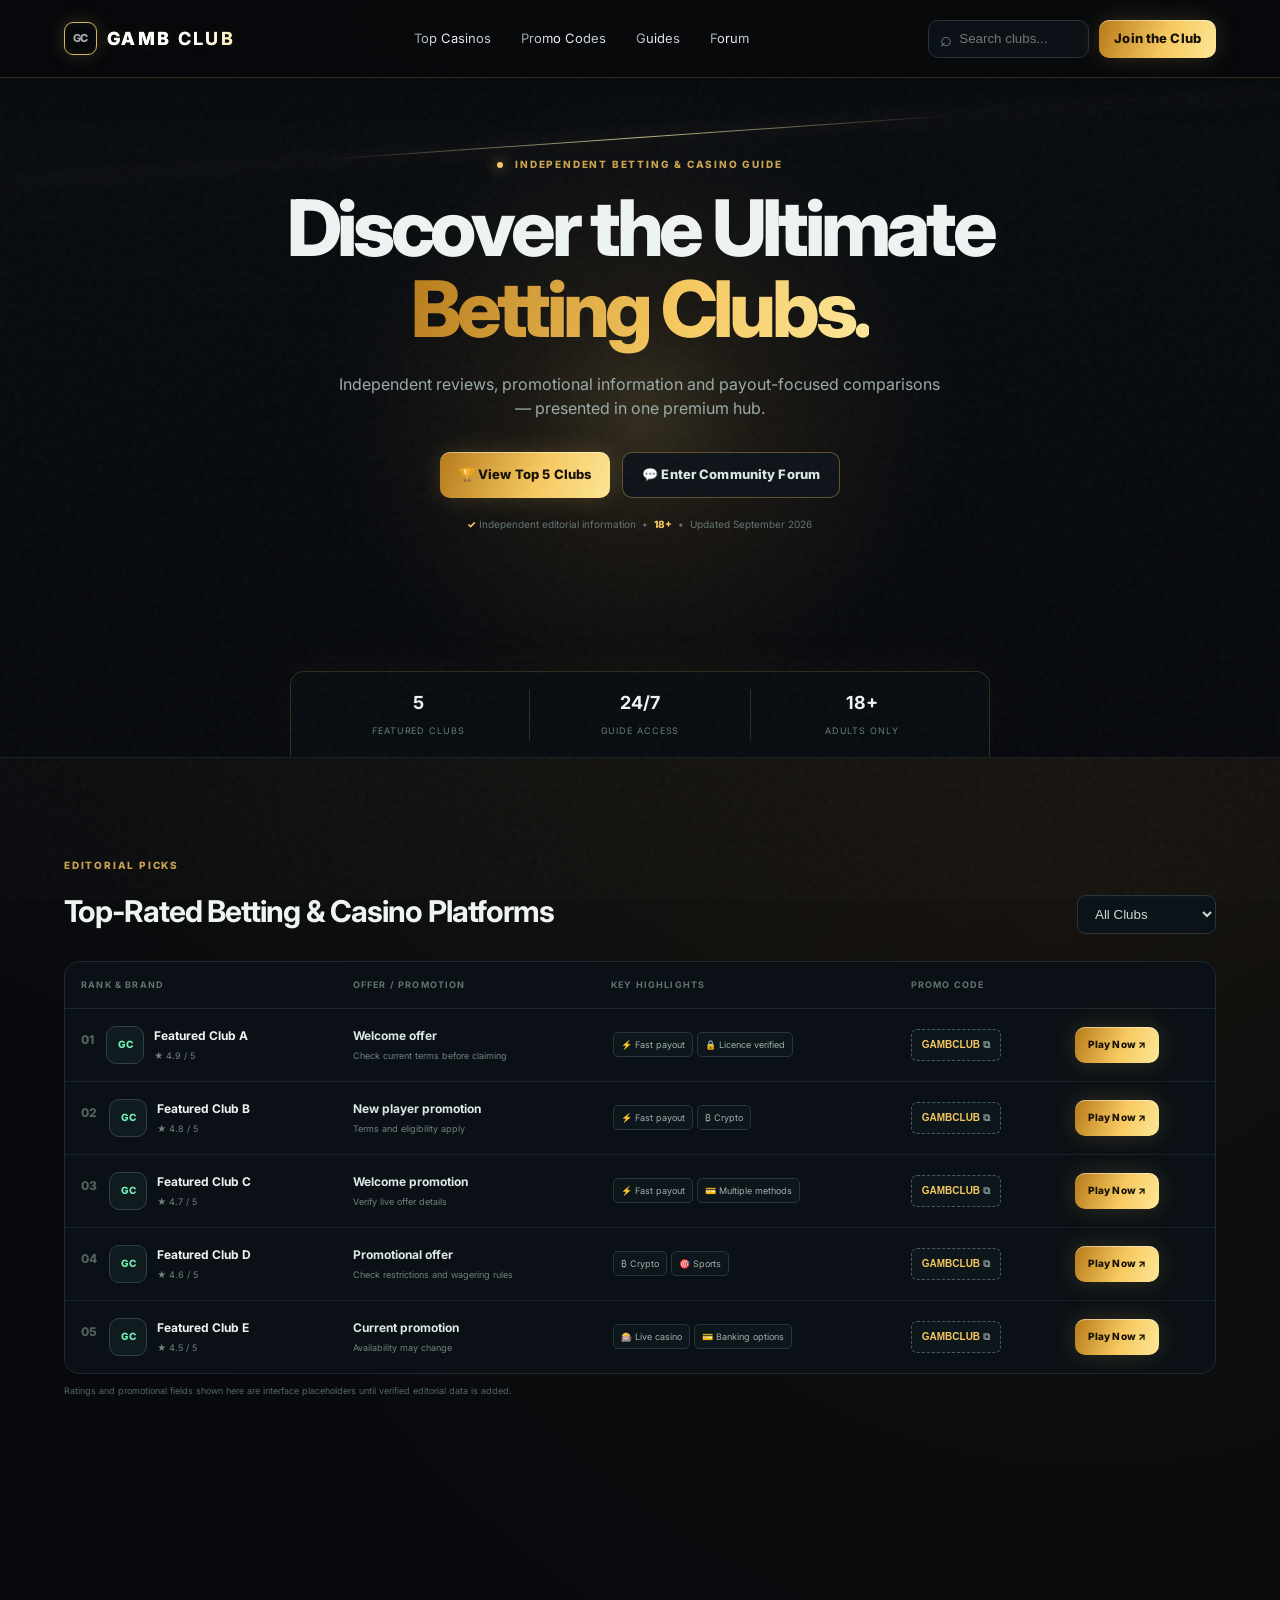
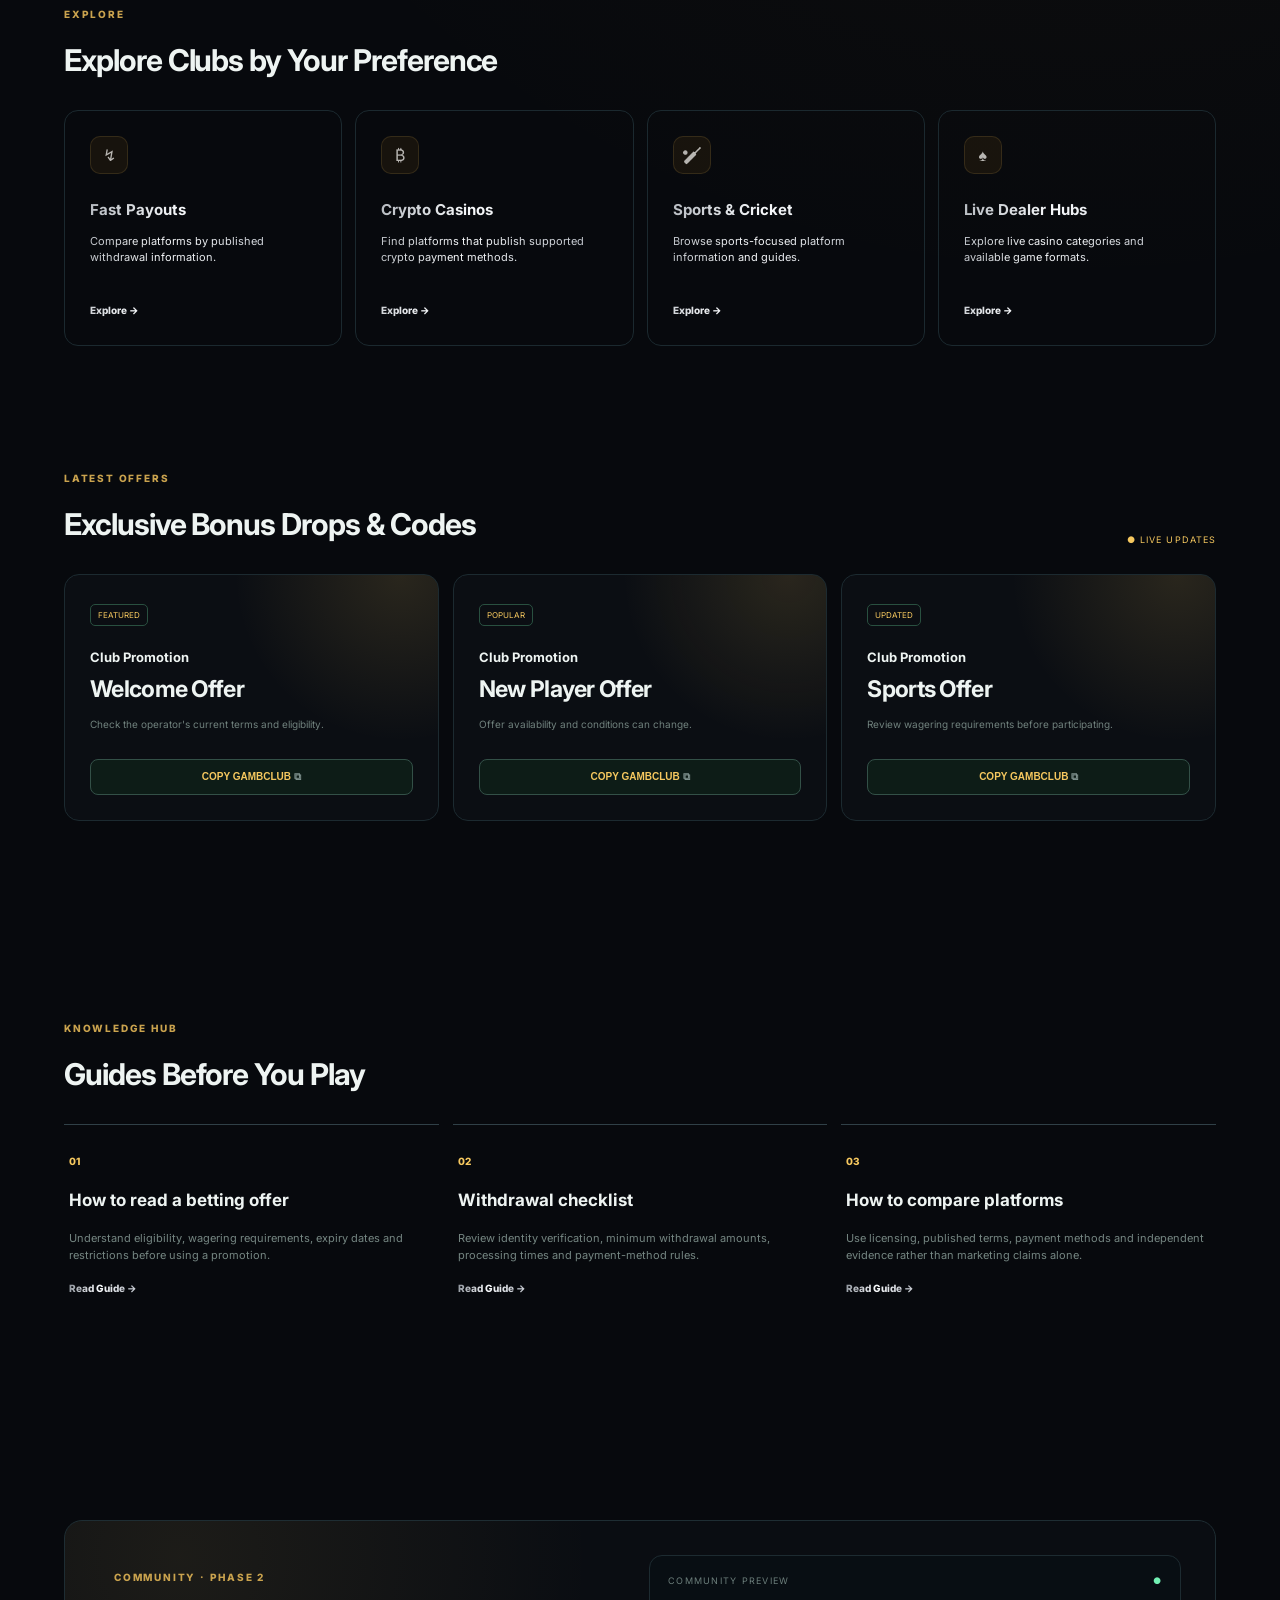
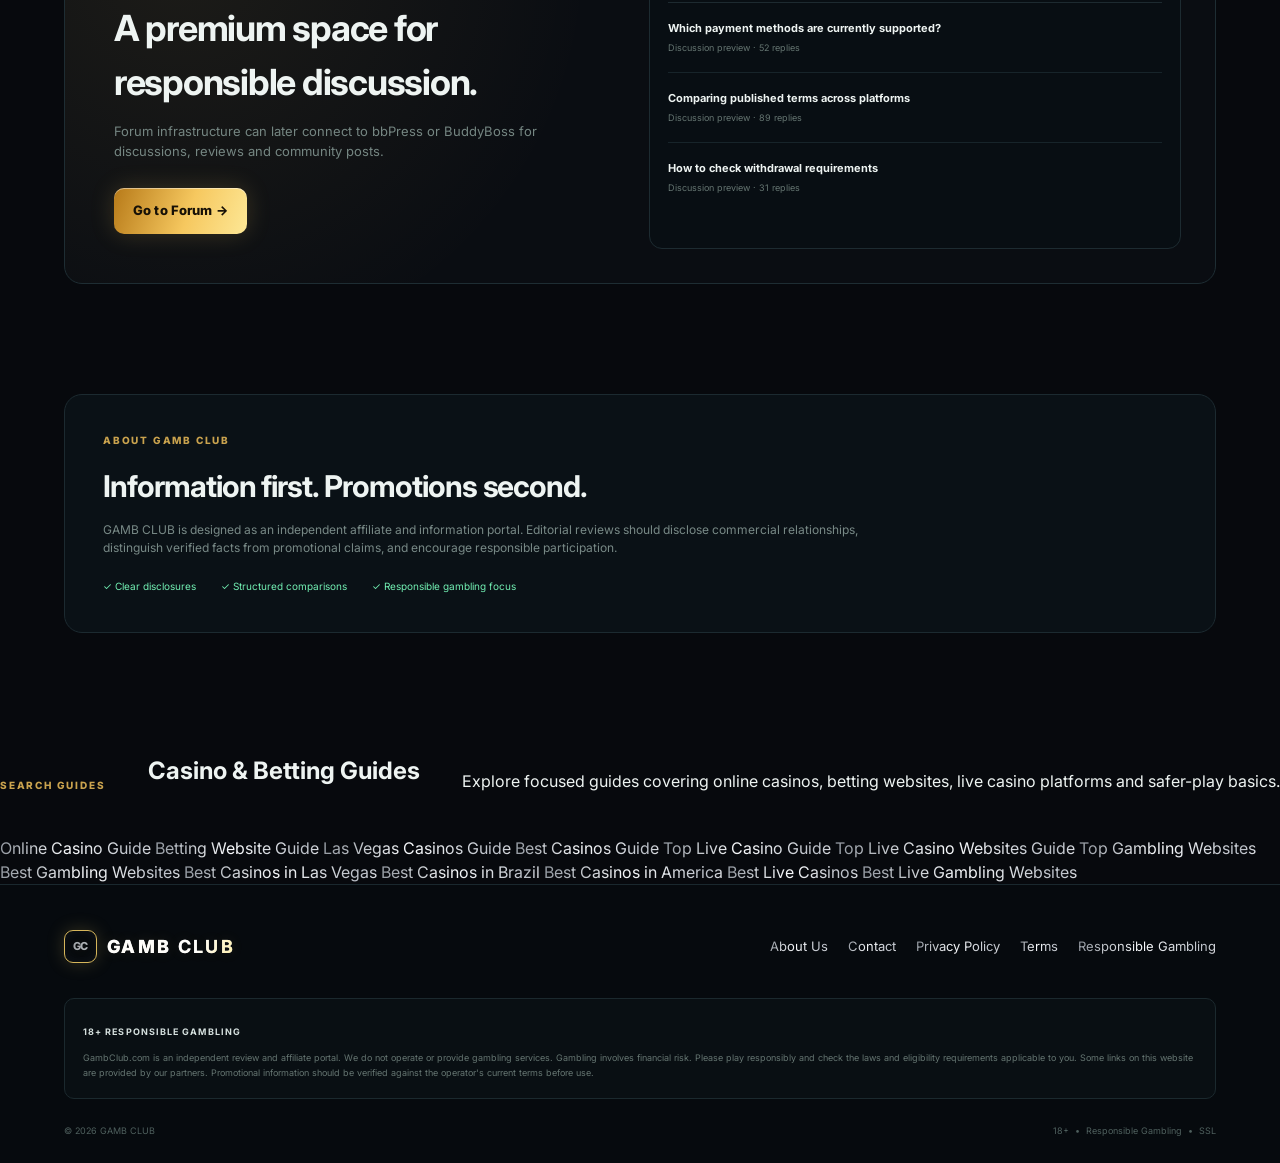
==== commit 71a17232: "Add files via upload" ====
--- a/index.html
+++ b/index.html
@@ -19,13 +19,6 @@
 
 </head>
 <body>
-
-<div class="top-center-video" aria-label="GAMB CLUB featured animation">
-  <video autoplay muted loop playsinline preload="auto">
-    <source src="top-center-video.mp4" type="video/mp4">
-  </video>
-</div>
-
 <div class="noise"></div>
 
 <header class="header">
--- a/style.css
+++ b/style.css
@@ -1,4 +1,4 @@
-*{box-sizing:border-box}html{scroll-behavior:smooth}body{margin:0;background:#070b10;color:#f0f2f5;font-family:Inter,Arial,sans-serif;line-height:1.5}.noise{position:fixed;inset:0;pointer-events:none;opacity:.035;background-image:url("data:image/svg+xml,%3Csvg viewBox='0 0 180 180' xmlns='http://www.w3.org/2000/svg'%3E%3Cfilter id='n'%3E%3CfeTurbulence type='fractalNoise' baseFrequency='.9' numOctaves='3' stitchTiles='stitch'/%3E%3C/filter%3E%3Crect width='100%25' height='100%25' filter='url(%23n)'/%3E%3C/svg%3E");z-index:5}.header{height:78px;display:flex;align-items:center;justify-content:space-between;padding:0 5%;position:sticky;top:0;z-index:10;background:rgba(7,11,16,.82);backdrop-filter:blur(18px);border-bottom:1px solid #1a252b}.brand{display:flex;align-items:center;gap:10px;color:#fff;text-decoration:none;font-size:17px;font-weight:800;letter-spacing:.08em}.brand b{color:#e4e7eb}.brand-mark{display:grid;place-items:center;width:33px;height:33px;border:1px solid #e4e7eb;border-radius:9px;color:#e4e7eb;font-size:11px;letter-spacing:-.05em}.nav{display:flex;gap:30px}.nav a,.footer-links a{color:#aeb4bc;text-decoration:none;font-size:13px}.nav a:hover,.footer-links a:hover{color:#fff}.head-actions{display:flex;gap:10px;align-items:center}.search{height:38px;border:1px solid #253238;border-radius:10px;display:flex;align-items:center;padding:0 11px;background:#0b1116}.search span{color:#6f827f;font-size:20px}.search input{width:125px;background:transparent;border:0;outline:0;color:#fff;padding-left:7px}.btn{display:inline-flex;align-items:center;justify-content:center;min-height:46px;padding:0 19px;border-radius:10px;text-decoration:none;font-size:13px;font-weight:800;letter-spacing:.01em;transition:.2s}.btn-green{color:#06100b;background:#e4e7eb;box-shadow:0 0 30px rgba(218,180,80,.13)}.btn-green:hover{transform:translateY(-2px);box-shadow:0 8px 32px rgba(218,180,80,.25)}.btn-outline{color:#e1e4e8;border:1px solid #33434a;background:#0d1318}.btn.small{min-height:38px;padding:0 15px}.menu{display:none;background:none;border:0;color:#fff;font-size:23px}.hero{min-height:680px;display:flex;align-items:center;justify-content:center;position:relative;overflow:hidden;border-bottom:1px solid #172127}.grid-bg{position:absolute;inset:0;background-image:linear-gradient(#162229 1px,transparent 1px),linear-gradient(90deg,#162229 1px,transparent 1px);background-size:70px 70px;opacity:.23;mask-image:linear-gradient(to bottom,black,transparent 88%)}.hero-glow{position:absolute;width:600px;height:600px;background:radial-gradient(circle,rgba(218,180,80,.10),transparent 65%);top:50%;left:50%;transform:translate(-50%,-50%)}.hero-inner{position:relative;z-index:2;text-align:center;max-width:850px;padding:90px 24px 120px;transform:translateY(-58px)}.eyebrow{font-size:10px;letter-spacing:.18em;color:#aeb4bc;font-weight:800;margin-bottom:16px}.eyebrow span{display:inline-block;width:6px;height:6px;border-radius:50%;background:#e4e7eb;margin-right:8px;box-shadow:0 0 10px #e4e7eb}.hero h1{font-size:clamp(43px,7vw,78px);line-height:1.03;letter-spacing:-.055em;margin:0 0 23px;font-weight:800}.hero h1 em{font-style:normal;color:#e4e7eb}.hero-copy{max-width:620px;margin:auto;color:#a9afb6;font-size:16px}.hero-buttons{display:flex;gap:12px;justify-content:center;margin:32px 0 19px}.trust{font-size:10px;color:#858c94}.trust span{color:#e4e7eb;font-weight:800}.hero-statbar{position:absolute;bottom:0;left:50%;transform:translateX(-50%);width:min(700px,90%);display:flex;justify-content:center;border:1px solid #1b292f;border-bottom:0;background:rgba(9,15,19,.72);border-radius:14px 14px 0 0;padding:17px}.hero-statbar div{flex:1;border-right:1px solid #203037;text-align:center}.hero-statbar div:last-child{border:0}.hero-statbar strong{display:block;font-size:18px}.hero-statbar span{font-size:9px;color:#687a78;text-transform:uppercase;letter-spacing:.1em}.section{width:min(1160px,90%);margin:0 auto;padding:100px 0}.section-head{display:flex;align-items:end;justify-content:space-between;margin-bottom:27px}.section h2{font-size:30px;letter-spacing:-.035em;margin:0}.sort select{background:#0c1318;color:#cbd8d5;border:1px solid #27363c;border-radius:9px;padding:10px 13px;outline:0}.table-wrap{border:1px solid #1d2a30;border-radius:15px;overflow:auto;background:#0a1015}.table-wrap table{width:100%;border-collapse:collapse;min-width:940px}.table-wrap th{font-size:9px;text-transform:uppercase;letter-spacing:.13em;color:#62736f;text-align:left;padding:16px;border-bottom:1px solid #1c292f}.table-wrap td{padding:17px 16px;border-bottom:1px solid #172329;vertical-align:middle}.table-wrap tr:last-child td{border:0}.rank{float:left;color:#51625f;font-weight:800;margin:5px 12px 0 0;font-size:12px}.club-brand{display:flex;gap:10px;align-items:center}.club-brand .logo{width:38px;height:38px;display:grid;place-items:center;border-radius:10px;background:#101b20;border:1px solid #314047;color:#e4e7eb;font-weight:800;font-size:10px}.club-brand strong,.offer{display:block;font-size:12px}.club-brand small,.table-wrap td small{display:block;color:#9299a1;font-size:9px;margin-top:4px}.offer{color:#e1e4e8}.tag{display:inline-block;border:1px solid #26373c;background:#0d161b;color:#9db0ac;border-radius:5px;padding:5px 7px;margin:2px;font-size:9px}.code{background:#0d171b;border:1px dashed #456058;color:#e4e7eb;border-radius:6px;padding:9px 10px;font-size:10px;font-weight:800;cursor:pointer}.code span,.copy-big span{color:#9da3aa}.play{min-height:36px;padding:0 13px;font-size:10px}.micro{color:#556764;font-size:9px;margin:10px 0}.cards4{display:grid;grid-template-columns:repeat(4,1fr);gap:13px}.feature-card{padding:25px;border:1px solid #1b292f;border-radius:14px;background:linear-gradient(145deg,#0c1419,#091015);text-decoration:none;color:#fff;transition:.25s}.feature-card:hover{border-color:#38514d;transform:translateY(-4px)}.icon{width:38px;height:38px;border-radius:10px;display:grid;place-items:center;background:#10201c;color:#e4e7eb;margin-bottom:25px}.feature-card h3{font-size:15px;margin:0 0 8px}.feature-card p{color:#9299a1;font-size:11px;min-height:52px}.feature-card span{color:#e4e7eb;font-size:10px;font-weight:800}.promos{padding-top:25px}.live-dot{font-size:9px;color:#e4e7eb;letter-spacing:.12em}.promo-grid{display:grid;grid-template-columns:repeat(3,1fr);gap:14px}.promo-card{position:relative;padding:25px;border:1px solid #1c2a30;border-radius:15px;background:radial-gradient(circle at 90% 0,#123027 0,transparent 40%),#0b1217;overflow:hidden}.promo-label{font-size:8px;color:#e4e7eb;border:1px solid #295040;border-radius:5px;padding:5px 7px}.promo-card h3{font-size:13px;margin:24px 0 5px}.promo-card strong{font-size:23px;display:block;letter-spacing:-.03em}.promo-card p{color:#9299a1;font-size:10px;min-height:32px}.copy-big{width:100%;border:1px solid #335047;background:#0d1c17;color:#e4e7eb;border-radius:8px;padding:11px;font-size:10px;font-weight:800;cursor:pointer}.guide-grid{display:grid;grid-template-columns:repeat(3,1fr);gap:14px}.guide-grid article{border-top:1px solid #304047;padding:22px 5px}.guide-grid span{color:#e4e7eb;font-size:10px;font-weight:800}.guide-grid h3{font-size:17px}.guide-grid p{color:#969da5;font-size:11px}.guide-grid a{color:#cbd8d5;text-decoration:none;font-size:10px;font-weight:800}.forum-panel{display:grid;grid-template-columns:1fr 1fr;gap:18px;padding:34px;border:1px solid #1e2d33;border-radius:18px;background:radial-gradient(circle at 10% 10%,rgba(218,180,80,.09),transparent 38%),#0a1116}.forum-copy{padding:15px}.forum-copy h2{font-size:36px;max-width:500px}.forum-copy p{color:#969da5;max-width:500px;font-size:13px;margin-bottom:27px}.feed{border:1px solid #1d2b31;border-radius:13px;padding:18px;background:#080e13}.feed-title{font-size:9px;letter-spacing:.14em;color:#8f969e;border-bottom:1px solid #1d2a30;padding-bottom:14px}.feed-title span{color:#e4e7eb;float:right}.topic{padding:17px 0;border-bottom:1px solid #17242a}.topic:last-child{border:0}.topic b{font-size:11px;display:block}.topic small{display:block;color:#657571;font-size:9px;margin-top:5px}.about{padding-top:10px}.about-card{padding:38px;border:1px solid #1c2a30;border-radius:18px;background:#0a1116}.about-card h2{margin-bottom:12px}.about-card p{max-width:800px;color:#969da5;font-size:12px}.about-points{display:flex;gap:25px;flex-wrap:wrap;color:#bfc4ca;font-size:10px;margin-top:22px}.about-points span{color:#e4e7eb}footer{border-top:1px solid #1a282e;padding:45px 5% 25px;background:#060a0e}.footer-top{display:flex;justify-content:space-between;gap:30px;align-items:center}.footer-links{display:flex;gap:20px;flex-wrap:wrap}.disclaimer{margin-top:35px;padding:18px;border:1px solid #1b292e;background:#090f13;border-radius:10px}.disclaimer strong{font-size:9px;color:#d5e0de;letter-spacing:.12em}.disclaimer p{font-size:9px;line-height:1.7;color:#657571;margin-bottom:0}.footer-bottom{display:flex;justify-content:space-between;color:#4f605e;font-size:9px;margin-top:25px}.toast{position:fixed;right:25px;bottom:25px;background:#e4e7eb;color:#06100b;padding:11px 15px;border-radius:8px;font-size:11px;font-weight:800;transform:translateY(80px);opacity:0;transition:.25s;z-index:20}.toast.show{transform:translateY(0);opacity:1}
+*{box-sizing:border-box}html{scroll-behavior:smooth}body{margin:0;background:#070b10;color:#eef4f2;font-family:Inter,Arial,sans-serif;line-height:1.5}.noise{position:fixed;inset:0;pointer-events:none;opacity:.035;background-image:url("data:image/svg+xml,%3Csvg viewBox='0 0 180 180' xmlns='http://www.w3.org/2000/svg'%3E%3Cfilter id='n'%3E%3CfeTurbulence type='fractalNoise' baseFrequency='.9' numOctaves='3' stitchTiles='stitch'/%3E%3C/filter%3E%3Crect width='100%25' height='100%25' filter='url(%23n)'/%3E%3C/svg%3E");z-index:5}.header{height:78px;display:flex;align-items:center;justify-content:space-between;padding:0 5%;position:sticky;top:0;z-index:10;background:rgba(7,11,16,.82);backdrop-filter:blur(18px);border-bottom:1px solid #1a252b}.brand{display:flex;align-items:center;gap:10px;color:#fff;text-decoration:none;font-size:17px;font-weight:800;letter-spacing:.08em}.brand b{color:#72f0b3}.brand-mark{display:grid;place-items:center;width:33px;height:33px;border:1px solid #72f0b3;border-radius:9px;color:#72f0b3;font-size:11px;letter-spacing:-.05em}.nav{display:flex;gap:30px}.nav a,.footer-links a{color:#aab8b6;text-decoration:none;font-size:13px}.nav a:hover,.footer-links a:hover{color:#fff}.head-actions{display:flex;gap:10px;align-items:center}.search{height:38px;border:1px solid #253238;border-radius:10px;display:flex;align-items:center;padding:0 11px;background:#0b1116}.search span{color:#6f827f;font-size:20px}.search input{width:125px;background:transparent;border:0;outline:0;color:#fff;padding-left:7px}.btn{display:inline-flex;align-items:center;justify-content:center;min-height:46px;padding:0 19px;border-radius:10px;text-decoration:none;font-size:13px;font-weight:800;letter-spacing:.01em;transition:.2s}.btn-green{color:#06100b;background:#72f0b3;box-shadow:0 0 30px rgba(114,240,179,.13)}.btn-green:hover{transform:translateY(-2px);box-shadow:0 8px 32px rgba(114,240,179,.25)}.btn-outline{color:#dce7e5;border:1px solid #33434a;background:#0d1318}.btn.small{min-height:38px;padding:0 15px}.menu{display:none;background:none;border:0;color:#fff;font-size:23px}.hero{min-height:680px;display:flex;align-items:center;justify-content:center;position:relative;overflow:hidden;border-bottom:1px solid #172127}.grid-bg{position:absolute;inset:0;background-image:linear-gradient(#162229 1px,transparent 1px),linear-gradient(90deg,#162229 1px,transparent 1px);background-size:70px 70px;opacity:.23;mask-image:linear-gradient(to bottom,black,transparent 88%)}.hero-glow{position:absolute;width:600px;height:600px;background:radial-gradient(circle,rgba(56,221,148,.12),transparent 65%);top:50%;left:50%;transform:translate(-50%,-50%)}.hero-inner{position:relative;z-index:2;text-align:center;max-width:850px;padding:90px 24px 120px;transform:translateY(-58px)}.eyebrow{font-size:10px;letter-spacing:.18em;color:#6faaa0;font-weight:800;margin-bottom:16px}.eyebrow span{display:inline-block;width:6px;height:6px;border-radius:50%;background:#72f0b3;margin-right:8px;box-shadow:0 0 10px #72f0b3}.hero h1{font-size:clamp(43px,7vw,78px);line-height:1.03;letter-spacing:-.055em;margin:0 0 23px;font-weight:800}.hero h1 em{font-style:normal;color:#72f0b3}.hero-copy{max-width:620px;margin:auto;color:#9aaba8;font-size:16px}.hero-buttons{display:flex;gap:12px;justify-content:center;margin:32px 0 19px}.trust{font-size:10px;color:#657572}.trust span{color:#72f0b3;font-weight:800}.hero-statbar{position:absolute;bottom:0;left:50%;transform:translateX(-50%);width:min(700px,90%);display:flex;justify-content:center;border:1px solid #1b292f;border-bottom:0;background:rgba(9,15,19,.72);border-radius:14px 14px 0 0;padding:17px}.hero-statbar div{flex:1;border-right:1px solid #203037;text-align:center}.hero-statbar div:last-child{border:0}.hero-statbar strong{display:block;font-size:18px}.hero-statbar span{font-size:9px;color:#687a78;text-transform:uppercase;letter-spacing:.1em}.section{width:min(1160px,90%);margin:0 auto;padding:100px 0}.section-head{display:flex;align-items:end;justify-content:space-between;margin-bottom:27px}.section h2{font-size:30px;letter-spacing:-.035em;margin:0}.sort select{background:#0c1318;color:#cbd8d5;border:1px solid #27363c;border-radius:9px;padding:10px 13px;outline:0}.table-wrap{border:1px solid #1d2a30;border-radius:15px;overflow:auto;background:#0a1015}.table-wrap table{width:100%;border-collapse:collapse;min-width:940px}.table-wrap th{font-size:9px;text-transform:uppercase;letter-spacing:.13em;color:#62736f;text-align:left;padding:16px;border-bottom:1px solid #1c292f}.table-wrap td{padding:17px 16px;border-bottom:1px solid #172329;vertical-align:middle}.table-wrap tr:last-child td{border:0}.rank{float:left;color:#51625f;font-weight:800;margin:5px 12px 0 0;font-size:12px}.club-brand{display:flex;gap:10px;align-items:center}.club-brand .logo{width:38px;height:38px;display:grid;place-items:center;border-radius:10px;background:#101b20;border:1px solid #314047;color:#72f0b3;font-weight:800;font-size:10px}.club-brand strong,.offer{display:block;font-size:12px}.club-brand small,.table-wrap td small{display:block;color:#71827f;font-size:9px;margin-top:4px}.offer{color:#dce8e5}.tag{display:inline-block;border:1px solid #26373c;background:#0d161b;color:#9db0ac;border-radius:5px;padding:5px 7px;margin:2px;font-size:9px}.code{background:#0d171b;border:1px dashed #456058;color:#72f0b3;border-radius:6px;padding:9px 10px;font-size:10px;font-weight:800;cursor:pointer}.code span,.copy-big span{color:#7f918e}.play{min-height:36px;padding:0 13px;font-size:10px}.micro{color:#556764;font-size:9px;margin:10px 0}.cards4{display:grid;grid-template-columns:repeat(4,1fr);gap:13px}.feature-card{padding:25px;border:1px solid #1b292f;border-radius:14px;background:linear-gradient(145deg,#0c1419,#091015);text-decoration:none;color:#fff;transition:.25s}.feature-card:hover{border-color:#38514d;transform:translateY(-4px)}.icon{width:38px;height:38px;border-radius:10px;display:grid;place-items:center;background:#10201c;color:#72f0b3;margin-bottom:25px}.feature-card h3{font-size:15px;margin:0 0 8px}.feature-card p{color:#71817e;font-size:11px;min-height:52px}.feature-card span{color:#72f0b3;font-size:10px;font-weight:800}.promos{padding-top:25px}.live-dot{font-size:9px;color:#72f0b3;letter-spacing:.12em}.promo-grid{display:grid;grid-template-columns:repeat(3,1fr);gap:14px}.promo-card{position:relative;padding:25px;border:1px solid #1c2a30;border-radius:15px;background:radial-gradient(circle at 90% 0,#123027 0,transparent 40%),#0b1217;overflow:hidden}.promo-label{font-size:8px;color:#72f0b3;border:1px solid #295040;border-radius:5px;padding:5px 7px}.promo-card h3{font-size:13px;margin:24px 0 5px}.promo-card strong{font-size:23px;display:block;letter-spacing:-.03em}.promo-card p{color:#70817d;font-size:10px;min-height:32px}.copy-big{width:100%;border:1px solid #335047;background:#0d1c17;color:#72f0b3;border-radius:8px;padding:11px;font-size:10px;font-weight:800;cursor:pointer}.guide-grid{display:grid;grid-template-columns:repeat(3,1fr);gap:14px}.guide-grid article{border-top:1px solid #304047;padding:22px 5px}.guide-grid span{color:#72f0b3;font-size:10px;font-weight:800}.guide-grid h3{font-size:17px}.guide-grid p{color:#758682;font-size:11px}.guide-grid a{color:#cbd8d5;text-decoration:none;font-size:10px;font-weight:800}.forum-panel{display:grid;grid-template-columns:1fr 1fr;gap:18px;padding:34px;border:1px solid #1e2d33;border-radius:18px;background:radial-gradient(circle at 10% 10%,rgba(114,240,179,.09),transparent 38%),#0a1116}.forum-copy{padding:15px}.forum-copy h2{font-size:36px;max-width:500px}.forum-copy p{color:#758682;max-width:500px;font-size:13px;margin-bottom:27px}.feed{border:1px solid #1d2b31;border-radius:13px;padding:18px;background:#080e13}.feed-title{font-size:9px;letter-spacing:.14em;color:#6c7e7b;border-bottom:1px solid #1d2a30;padding-bottom:14px}.feed-title span{color:#72f0b3;float:right}.topic{padding:17px 0;border-bottom:1px solid #17242a}.topic:last-child{border:0}.topic b{font-size:11px;display:block}.topic small{display:block;color:#657571;font-size:9px;margin-top:5px}.about{padding-top:10px}.about-card{padding:38px;border:1px solid #1c2a30;border-radius:18px;background:#0a1116}.about-card h2{margin-bottom:12px}.about-card p{max-width:800px;color:#788986;font-size:12px}.about-points{display:flex;gap:25px;flex-wrap:wrap;color:#9fb0ad;font-size:10px;margin-top:22px}.about-points span{color:#72f0b3}footer{border-top:1px solid #1a282e;padding:45px 5% 25px;background:#060a0e}.footer-top{display:flex;justify-content:space-between;gap:30px;align-items:center}.footer-links{display:flex;gap:20px;flex-wrap:wrap}.disclaimer{margin-top:35px;padding:18px;border:1px solid #1b292e;background:#090f13;border-radius:10px}.disclaimer strong{font-size:9px;color:#d5e0de;letter-spacing:.12em}.disclaimer p{font-size:9px;line-height:1.7;color:#657571;margin-bottom:0}.footer-bottom{display:flex;justify-content:space-between;color:#4f605e;font-size:9px;margin-top:25px}.toast{position:fixed;right:25px;bottom:25px;background:#72f0b3;color:#06100b;padding:11px 15px;border-radius:8px;font-size:11px;font-weight:800;transform:translateY(80px);opacity:0;transition:.25s;z-index:20}.toast.show{transform:translateY(0);opacity:1}
 @media(max-width:950px){.nav{display:none}.head-actions{display:none}.menu{display:block}.cards4{grid-template-columns:repeat(2,1fr)}.promo-grid,.guide-grid{grid-template-columns:1fr}.section{padding:75px 0}.hero{min-height:640px}.hero-inner{padding-bottom:115px}.forum-panel{grid-template-columns:1fr}.footer-top{align-items:flex-start;flex-direction:column}}
 @media(max-width:620px){.header{height:68px;padding:0 5%}.brand{font-size:15px}.hero-inner{transform:translateY(-42px)}.hero h1{font-size:43px}.hero-copy{font-size:13px}.hero-buttons{flex-direction:column}.hero-buttons .btn{width:100%}.hero-statbar{padding:12px}.hero-statbar strong{font-size:15px}.hero-statbar span{font-size:7px}.section h2{font-size:25px}.section-head{align-items:flex-start;gap:15px;flex-direction:column}.cards4{grid-template-columns:1fr}.feature-card p{min-height:0}.forum-copy h2{font-size:29px}.footer-links{gap:12px}.footer-bottom{flex-direction:column;gap:10px}.about-card{padding:25px}}
 
@@ -199,91 +199,3 @@
   .hero .hero-inner{z-index:2}
   .hero .hero-statbar{z-index:2}
 }
-
-
-/* Top-center autoplay video */
-.top-center-video{
-  width:100%;
-  height:96px;
-  display:flex;
-  justify-content:center;
-  align-items:center;
-  overflow:hidden;
-  background:#05070a;
-  border-bottom:1px solid rgba(214,182,91,.28);
-  position:relative;
-  z-index:20;
-}
-.top-center-video::after{
-  content:"";
-  position:absolute;
-  inset:0;
-  pointer-events:none;
-  background:linear-gradient(90deg,rgba(5,7,10,.55),transparent 28%,transparent 72%,rgba(5,7,10,.55));
-}
-.top-center-video video{
-  display:block;
-  width:100%;
-  height:100%;
-  object-fit:cover;
-  object-position:center;
-}
-@media(max-width:620px){
-  .top-center-video{height:82px;}
-}
-
-/* FINAL PREMIUM PALETTE: GOLD + SILVER ONLY */
-.brand b,
-.brand-mark,
-.eyebrow,
-.eyebrow span,
-.hero h1 em,
-.hero .trust span,
-.btn-green,
-.club-brand .logo,
-.code,
-.icon,
-.feature-card span,
-.live-dot,
-.promo-label,
-.copy-big,
-.about-points span,
-.feed-title span {
-  color:#f1d27a !important;
-}
-.brand-mark,
-.btn-green,
-.eyebrow span,
-.club-brand .logo {
-  border-color:#d6b65b !important;
-}
-.btn-green {
-  background:linear-gradient(110deg,#b9872d,#f1d27a,#fff1b0,#d4ae52,#a87321) !important;
-  background-size:240% auto;
-  box-shadow:0 0 24px rgba(214,182,91,.16) !important;
-  animation:goldShine 4s linear infinite;
-}
-@keyframes goldShine{
-  0%{background-position:220% center}
-  100%{background-position:-20% center}
-}
-.hero-glow{
-  background:radial-gradient(circle,rgba(214,182,91,.12),transparent 65%) !important;
-}
-.about-points span::first-letter{color:#f1d27a}
-
-/* Silver animated links — replaces browser blue links */
-a:not(.btn){
-  color:#d8dce2 !important;
-  text-decoration:none !important;
-  background-image:linear-gradient(110deg,#8d949c 0%,#f8fafc 22%,#b8bec6 42%,#ffffff 50%,#aeb4bc 68%,#e7eaee 82%,#8d949c 100%);
-  background-size:220% auto;
-  -webkit-background-clip:text;
-  background-clip:text;
-  -webkit-text-fill-color:transparent;
-  animation:silverShine 4.5s linear infinite;
-}
-@keyframes silverShine{
-  0%{background-position:220% center}
-  100%{background-position:-20% center}
-}
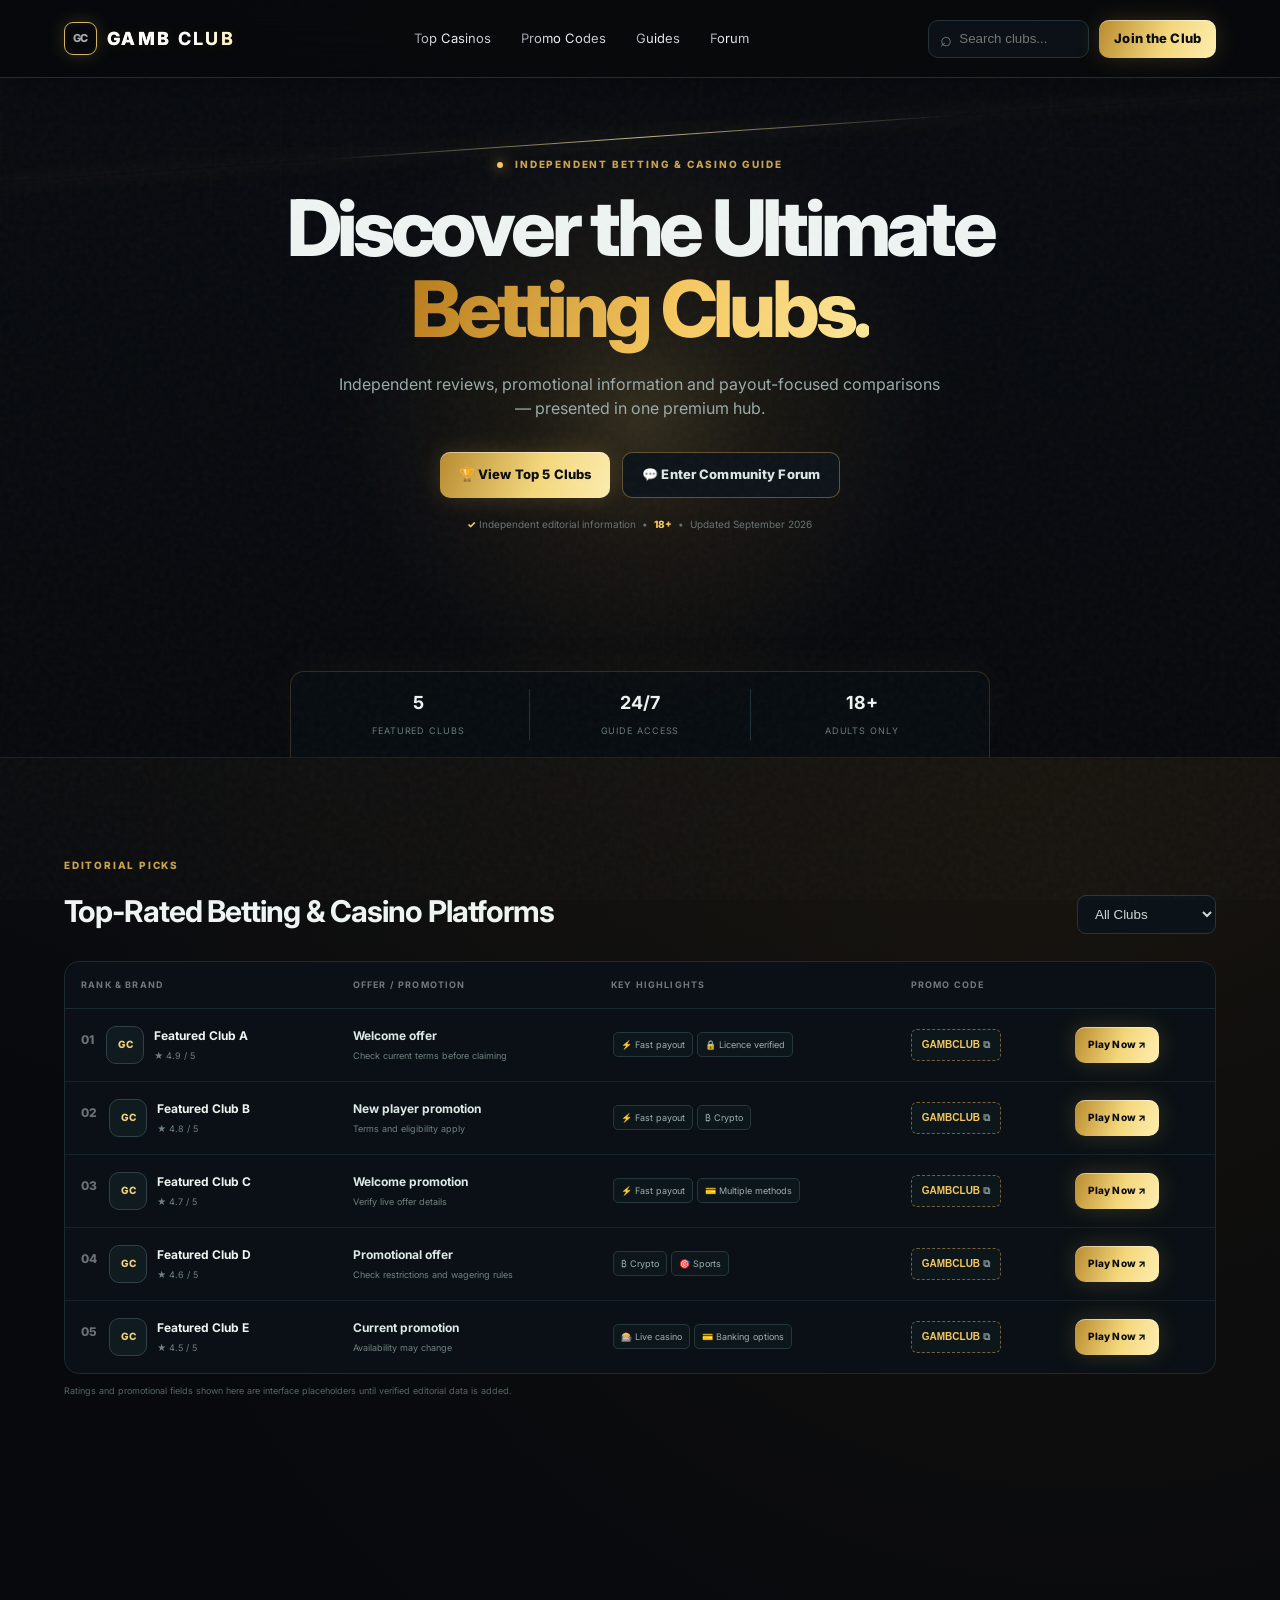
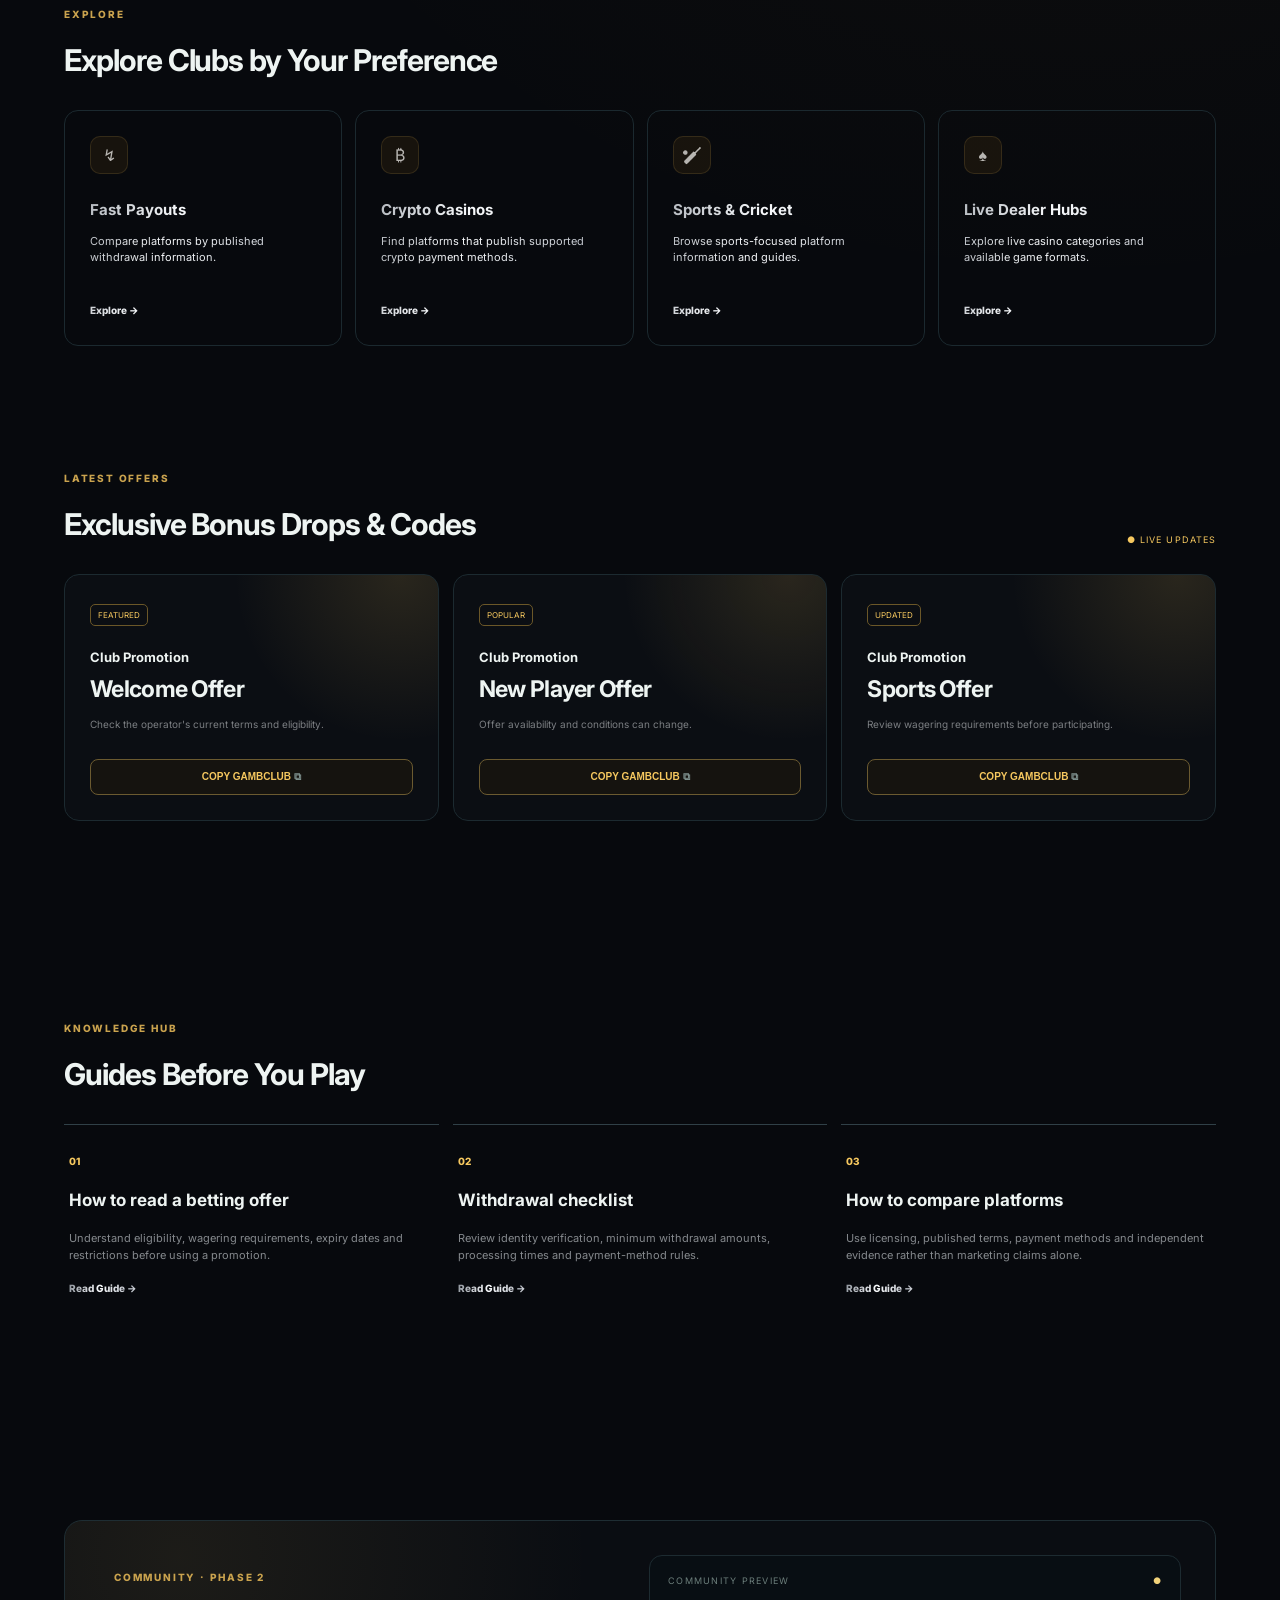
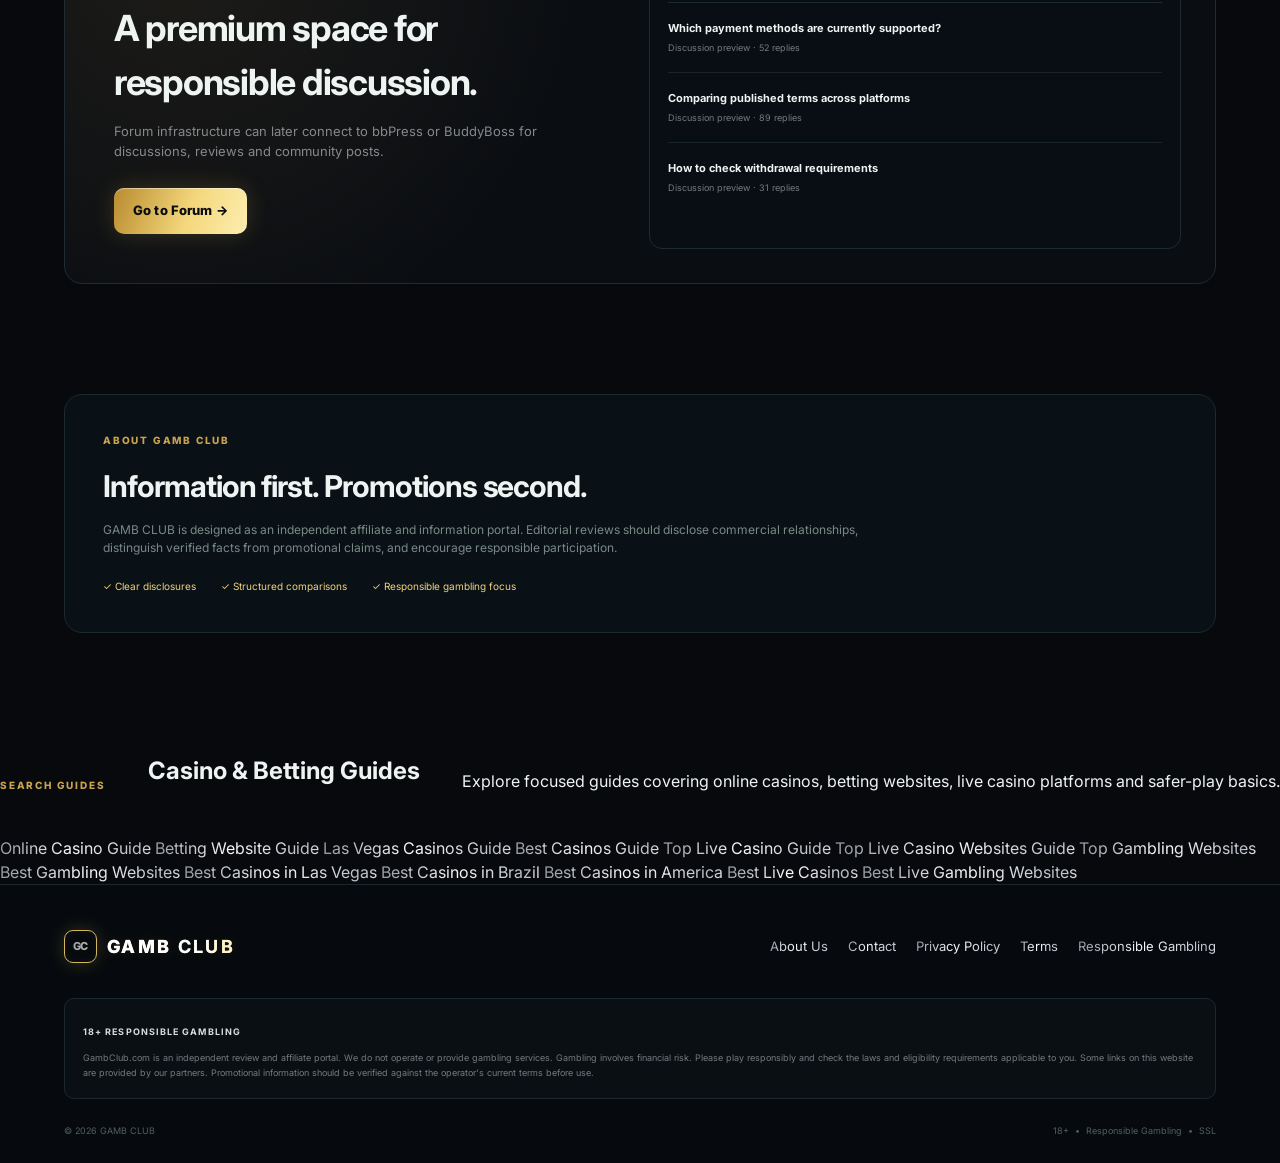
==== commit 61a74de7: "Add files via upload" ====
--- a/index.html
+++ b/index.html
@@ -28,7 +28,7 @@
   </nav>
   <div class="head-actions">
     <div class="search"><span>⌕</span><input id="searchInput" placeholder="Search clubs..."></div>
-    <a class="btn btn-green small" href="#forum">Join the Club</a>
+    <a class="btn btn-primary small" href="#forum">Join the Club</a>
   </div>
   <button class="menu" id="menuBtn">☰</button>
 </header>
@@ -46,7 +46,7 @@
     <h1>Discover the Ultimate<br><em>Betting Clubs.</em></h1>
     <p class="hero-copy">Independent reviews, promotional information and payout-focused comparisons — presented in one premium hub.</p>
     <div class="hero-buttons">
-      <a class="btn btn-green" href="#clubs">🏆 View Top 5 Clubs</a>
+      <a class="btn btn-primary" href="#clubs">🏆 View Top 5 Clubs</a>
       <a class="btn btn-outline" href="#forum">💬 Enter Community Forum</a>
     </div>
     <div class="trust"><span>✓</span> Independent editorial information &nbsp;•&nbsp; <span>18+</span> &nbsp;•&nbsp; Updated September 2026</div>
@@ -65,11 +65,11 @@
     <table id="clubTable">
       <thead><tr><th>Rank & Brand</th><th>Offer / Promotion</th><th>Key Highlights</th><th>Promo Code</th><th></th></tr></thead>
       <tbody>
-        <tr data-rating="4.9" data-payout="1" data-crypto="1"><td><div class="rank">01</div><div class="club-brand"><div class="logo">GC</div><div><strong>Featured Club A</strong><small>★ 4.9 / 5</small></div></div></td><td><strong class="offer">Welcome offer</strong><small>Check current terms before claiming</small></td><td><span class="tag">⚡ Fast payout</span><span class="tag">🔒 Licence verified</span></td><td><button class="code" data-code="GAMBCLUB">GAMBCLUB <span>⧉</span></button></td><td><a class="btn btn-green play" href="#disclaimer">Play Now ↗</a></td></tr>
-        <tr data-rating="4.8" data-payout="1" data-crypto="1"><td><div class="rank">02</div><div class="club-brand"><div class="logo">GC</div><div><strong>Featured Club B</strong><small>★ 4.8 / 5</small></div></div></td><td><strong class="offer">New player promotion</strong><small>Terms and eligibility apply</small></td><td><span class="tag">⚡ Fast payout</span><span class="tag">₿ Crypto</span></td><td><button class="code" data-code="GAMBCLUB">GAMBCLUB <span>⧉</span></button></td><td><a class="btn btn-green play" href="#disclaimer">Play Now ↗</a></td></tr>
-        <tr data-rating="4.7" data-payout="1" data-crypto="0"><td><div class="rank">03</div><div class="club-brand"><div class="logo">GC</div><div><strong>Featured Club C</strong><small>★ 4.7 / 5</small></div></div></td><td><strong class="offer">Welcome promotion</strong><small>Verify live offer details</small></td><td><span class="tag">⚡ Fast payout</span><span class="tag">💳 Multiple methods</span></td><td><button class="code" data-code="GAMBCLUB">GAMBCLUB <span>⧉</span></button></td><td><a class="btn btn-green play" href="#disclaimer">Play Now ↗</a></td></tr>
-        <tr data-rating="4.6" data-payout="0" data-crypto="1"><td><div class="rank">04</div><div class="club-brand"><div class="logo">GC</div><div><strong>Featured Club D</strong><small>★ 4.6 / 5</small></div></div></td><td><strong class="offer">Promotional offer</strong><small>Check restrictions and wagering rules</small></td><td><span class="tag">₿ Crypto</span><span class="tag">🎯 Sports</span></td><td><button class="code" data-code="GAMBCLUB">GAMBCLUB <span>⧉</span></button></td><td><a class="btn btn-green play" href="#disclaimer">Play Now ↗</a></td></tr>
-        <tr data-rating="4.5" data-payout="0" data-crypto="0"><td><div class="rank">05</div><div class="club-brand"><div class="logo">GC</div><div><strong>Featured Club E</strong><small>★ 4.5 / 5</small></div></div></td><td><strong class="offer">Current promotion</strong><small>Availability may change</small></td><td><span class="tag">🎰 Live casino</span><span class="tag">💳 Banking options</span></td><td><button class="code" data-code="GAMBCLUB">GAMBCLUB <span>⧉</span></button></td><td><a class="btn btn-green play" href="#disclaimer">Play Now ↗</a></td></tr>
+        <tr data-rating="4.9" data-payout="1" data-crypto="1"><td><div class="rank">01</div><div class="club-brand"><div class="logo">GC</div><div><strong>Featured Club A</strong><small>★ 4.9 / 5</small></div></div></td><td><strong class="offer">Welcome offer</strong><small>Check current terms before claiming</small></td><td><span class="tag">⚡ Fast payout</span><span class="tag">🔒 Licence verified</span></td><td><button class="code" data-code="GAMBCLUB">GAMBCLUB <span>⧉</span></button></td><td><a class="btn btn-primary play" href="#disclaimer">Play Now ↗</a></td></tr>
+        <tr data-rating="4.8" data-payout="1" data-crypto="1"><td><div class="rank">02</div><div class="club-brand"><div class="logo">GC</div><div><strong>Featured Club B</strong><small>★ 4.8 / 5</small></div></div></td><td><strong class="offer">New player promotion</strong><small>Terms and eligibility apply</small></td><td><span class="tag">⚡ Fast payout</span><span class="tag">₿ Crypto</span></td><td><button class="code" data-code="GAMBCLUB">GAMBCLUB <span>⧉</span></button></td><td><a class="btn btn-primary play" href="#disclaimer">Play Now ↗</a></td></tr>
+        <tr data-rating="4.7" data-payout="1" data-crypto="0"><td><div class="rank">03</div><div class="club-brand"><div class="logo">GC</div><div><strong>Featured Club C</strong><small>★ 4.7 / 5</small></div></div></td><td><strong class="offer">Welcome promotion</strong><small>Verify live offer details</small></td><td><span class="tag">⚡ Fast payout</span><span class="tag">💳 Multiple methods</span></td><td><button class="code" data-code="GAMBCLUB">GAMBCLUB <span>⧉</span></button></td><td><a class="btn btn-primary play" href="#disclaimer">Play Now ↗</a></td></tr>
+        <tr data-rating="4.6" data-payout="0" data-crypto="1"><td><div class="rank">04</div><div class="club-brand"><div class="logo">GC</div><div><strong>Featured Club D</strong><small>★ 4.6 / 5</small></div></div></td><td><strong class="offer">Promotional offer</strong><small>Check restrictions and wagering rules</small></td><td><span class="tag">₿ Crypto</span><span class="tag">🎯 Sports</span></td><td><button class="code" data-code="GAMBCLUB">GAMBCLUB <span>⧉</span></button></td><td><a class="btn btn-primary play" href="#disclaimer">Play Now ↗</a></td></tr>
+        <tr data-rating="4.5" data-payout="0" data-crypto="0"><td><div class="rank">05</div><div class="club-brand"><div class="logo">GC</div><div><strong>Featured Club E</strong><small>★ 4.5 / 5</small></div></div></td><td><strong class="offer">Current promotion</strong><small>Availability may change</small></td><td><span class="tag">🎰 Live casino</span><span class="tag">💳 Banking options</span></td><td><button class="code" data-code="GAMBCLUB">GAMBCLUB <span>⧉</span></button></td><td><a class="btn btn-primary play" href="#disclaimer">Play Now ↗</a></td></tr>
       </tbody>
     </table>
   </div>
@@ -106,7 +106,7 @@
 
 <section class="section forum" id="forum">
   <div class="forum-panel">
-    <div class="forum-copy"><div class="eyebrow">COMMUNITY · PHASE 2</div><h2>A premium space for responsible discussion.</h2><p>Forum infrastructure can later connect to bbPress or BuddyBoss for discussions, reviews and community posts.</p><a class="btn btn-green" href="#disclaimer">Go to Forum →</a></div>
+    <div class="forum-copy"><div class="eyebrow">COMMUNITY · PHASE 2</div><h2>A premium space for responsible discussion.</h2><p>Forum infrastructure can later connect to bbPress or BuddyBoss for discussions, reviews and community posts.</p><a class="btn btn-primary" href="#disclaimer">Go to Forum →</a></div>
     <div class="feed">
       <div class="feed-title">COMMUNITY PREVIEW <span>●</span></div>
       <div class="topic"><b>Which payment methods are currently supported?</b><small>Discussion preview · 52 replies</small></div>
--- a/style.css
+++ b/style.css
@@ -1,4 +1,4 @@
-*{box-sizing:border-box}html{scroll-behavior:smooth}body{margin:0;background:#070b10;color:#eef4f2;font-family:Inter,Arial,sans-serif;line-height:1.5}.noise{position:fixed;inset:0;pointer-events:none;opacity:.035;background-image:url("data:image/svg+xml,%3Csvg viewBox='0 0 180 180' xmlns='http://www.w3.org/2000/svg'%3E%3Cfilter id='n'%3E%3CfeTurbulence type='fractalNoise' baseFrequency='.9' numOctaves='3' stitchTiles='stitch'/%3E%3C/filter%3E%3Crect width='100%25' height='100%25' filter='url(%23n)'/%3E%3C/svg%3E");z-index:5}.header{height:78px;display:flex;align-items:center;justify-content:space-between;padding:0 5%;position:sticky;top:0;z-index:10;background:rgba(7,11,16,.82);backdrop-filter:blur(18px);border-bottom:1px solid #1a252b}.brand{display:flex;align-items:center;gap:10px;color:#fff;text-decoration:none;font-size:17px;font-weight:800;letter-spacing:.08em}.brand b{color:#72f0b3}.brand-mark{display:grid;place-items:center;width:33px;height:33px;border:1px solid #72f0b3;border-radius:9px;color:#72f0b3;font-size:11px;letter-spacing:-.05em}.nav{display:flex;gap:30px}.nav a,.footer-links a{color:#aab8b6;text-decoration:none;font-size:13px}.nav a:hover,.footer-links a:hover{color:#fff}.head-actions{display:flex;gap:10px;align-items:center}.search{height:38px;border:1px solid #253238;border-radius:10px;display:flex;align-items:center;padding:0 11px;background:#0b1116}.search span{color:#6f827f;font-size:20px}.search input{width:125px;background:transparent;border:0;outline:0;color:#fff;padding-left:7px}.btn{display:inline-flex;align-items:center;justify-content:center;min-height:46px;padding:0 19px;border-radius:10px;text-decoration:none;font-size:13px;font-weight:800;letter-spacing:.01em;transition:.2s}.btn-green{color:#06100b;background:#72f0b3;box-shadow:0 0 30px rgba(114,240,179,.13)}.btn-green:hover{transform:translateY(-2px);box-shadow:0 8px 32px rgba(114,240,179,.25)}.btn-outline{color:#dce7e5;border:1px solid #33434a;background:#0d1318}.btn.small{min-height:38px;padding:0 15px}.menu{display:none;background:none;border:0;color:#fff;font-size:23px}.hero{min-height:680px;display:flex;align-items:center;justify-content:center;position:relative;overflow:hidden;border-bottom:1px solid #172127}.grid-bg{position:absolute;inset:0;background-image:linear-gradient(#162229 1px,transparent 1px),linear-gradient(90deg,#162229 1px,transparent 1px);background-size:70px 70px;opacity:.23;mask-image:linear-gradient(to bottom,black,transparent 88%)}.hero-glow{position:absolute;width:600px;height:600px;background:radial-gradient(circle,rgba(56,221,148,.12),transparent 65%);top:50%;left:50%;transform:translate(-50%,-50%)}.hero-inner{position:relative;z-index:2;text-align:center;max-width:850px;padding:90px 24px 120px;transform:translateY(-58px)}.eyebrow{font-size:10px;letter-spacing:.18em;color:#6faaa0;font-weight:800;margin-bottom:16px}.eyebrow span{display:inline-block;width:6px;height:6px;border-radius:50%;background:#72f0b3;margin-right:8px;box-shadow:0 0 10px #72f0b3}.hero h1{font-size:clamp(43px,7vw,78px);line-height:1.03;letter-spacing:-.055em;margin:0 0 23px;font-weight:800}.hero h1 em{font-style:normal;color:#72f0b3}.hero-copy{max-width:620px;margin:auto;color:#9aaba8;font-size:16px}.hero-buttons{display:flex;gap:12px;justify-content:center;margin:32px 0 19px}.trust{font-size:10px;color:#657572}.trust span{color:#72f0b3;font-weight:800}.hero-statbar{position:absolute;bottom:0;left:50%;transform:translateX(-50%);width:min(700px,90%);display:flex;justify-content:center;border:1px solid #1b292f;border-bottom:0;background:rgba(9,15,19,.72);border-radius:14px 14px 0 0;padding:17px}.hero-statbar div{flex:1;border-right:1px solid #203037;text-align:center}.hero-statbar div:last-child{border:0}.hero-statbar strong{display:block;font-size:18px}.hero-statbar span{font-size:9px;color:#687a78;text-transform:uppercase;letter-spacing:.1em}.section{width:min(1160px,90%);margin:0 auto;padding:100px 0}.section-head{display:flex;align-items:end;justify-content:space-between;margin-bottom:27px}.section h2{font-size:30px;letter-spacing:-.035em;margin:0}.sort select{background:#0c1318;color:#cbd8d5;border:1px solid #27363c;border-radius:9px;padding:10px 13px;outline:0}.table-wrap{border:1px solid #1d2a30;border-radius:15px;overflow:auto;background:#0a1015}.table-wrap table{width:100%;border-collapse:collapse;min-width:940px}.table-wrap th{font-size:9px;text-transform:uppercase;letter-spacing:.13em;color:#62736f;text-align:left;padding:16px;border-bottom:1px solid #1c292f}.table-wrap td{padding:17px 16px;border-bottom:1px solid #172329;vertical-align:middle}.table-wrap tr:last-child td{border:0}.rank{float:left;color:#51625f;font-weight:800;margin:5px 12px 0 0;font-size:12px}.club-brand{display:flex;gap:10px;align-items:center}.club-brand .logo{width:38px;height:38px;display:grid;place-items:center;border-radius:10px;background:#101b20;border:1px solid #314047;color:#72f0b3;font-weight:800;font-size:10px}.club-brand strong,.offer{display:block;font-size:12px}.club-brand small,.table-wrap td small{display:block;color:#71827f;font-size:9px;margin-top:4px}.offer{color:#dce8e5}.tag{display:inline-block;border:1px solid #26373c;background:#0d161b;color:#9db0ac;border-radius:5px;padding:5px 7px;margin:2px;font-size:9px}.code{background:#0d171b;border:1px dashed #456058;color:#72f0b3;border-radius:6px;padding:9px 10px;font-size:10px;font-weight:800;cursor:pointer}.code span,.copy-big span{color:#7f918e}.play{min-height:36px;padding:0 13px;font-size:10px}.micro{color:#556764;font-size:9px;margin:10px 0}.cards4{display:grid;grid-template-columns:repeat(4,1fr);gap:13px}.feature-card{padding:25px;border:1px solid #1b292f;border-radius:14px;background:linear-gradient(145deg,#0c1419,#091015);text-decoration:none;color:#fff;transition:.25s}.feature-card:hover{border-color:#38514d;transform:translateY(-4px)}.icon{width:38px;height:38px;border-radius:10px;display:grid;place-items:center;background:#10201c;color:#72f0b3;margin-bottom:25px}.feature-card h3{font-size:15px;margin:0 0 8px}.feature-card p{color:#71817e;font-size:11px;min-height:52px}.feature-card span{color:#72f0b3;font-size:10px;font-weight:800}.promos{padding-top:25px}.live-dot{font-size:9px;color:#72f0b3;letter-spacing:.12em}.promo-grid{display:grid;grid-template-columns:repeat(3,1fr);gap:14px}.promo-card{position:relative;padding:25px;border:1px solid #1c2a30;border-radius:15px;background:radial-gradient(circle at 90% 0,#123027 0,transparent 40%),#0b1217;overflow:hidden}.promo-label{font-size:8px;color:#72f0b3;border:1px solid #295040;border-radius:5px;padding:5px 7px}.promo-card h3{font-size:13px;margin:24px 0 5px}.promo-card strong{font-size:23px;display:block;letter-spacing:-.03em}.promo-card p{color:#70817d;font-size:10px;min-height:32px}.copy-big{width:100%;border:1px solid #335047;background:#0d1c17;color:#72f0b3;border-radius:8px;padding:11px;font-size:10px;font-weight:800;cursor:pointer}.guide-grid{display:grid;grid-template-columns:repeat(3,1fr);gap:14px}.guide-grid article{border-top:1px solid #304047;padding:22px 5px}.guide-grid span{color:#72f0b3;font-size:10px;font-weight:800}.guide-grid h3{font-size:17px}.guide-grid p{color:#758682;font-size:11px}.guide-grid a{color:#cbd8d5;text-decoration:none;font-size:10px;font-weight:800}.forum-panel{display:grid;grid-template-columns:1fr 1fr;gap:18px;padding:34px;border:1px solid #1e2d33;border-radius:18px;background:radial-gradient(circle at 10% 10%,rgba(114,240,179,.09),transparent 38%),#0a1116}.forum-copy{padding:15px}.forum-copy h2{font-size:36px;max-width:500px}.forum-copy p{color:#758682;max-width:500px;font-size:13px;margin-bottom:27px}.feed{border:1px solid #1d2b31;border-radius:13px;padding:18px;background:#080e13}.feed-title{font-size:9px;letter-spacing:.14em;color:#6c7e7b;border-bottom:1px solid #1d2a30;padding-bottom:14px}.feed-title span{color:#72f0b3;float:right}.topic{padding:17px 0;border-bottom:1px solid #17242a}.topic:last-child{border:0}.topic b{font-size:11px;display:block}.topic small{display:block;color:#657571;font-size:9px;margin-top:5px}.about{padding-top:10px}.about-card{padding:38px;border:1px solid #1c2a30;border-radius:18px;background:#0a1116}.about-card h2{margin-bottom:12px}.about-card p{max-width:800px;color:#788986;font-size:12px}.about-points{display:flex;gap:25px;flex-wrap:wrap;color:#9fb0ad;font-size:10px;margin-top:22px}.about-points span{color:#72f0b3}footer{border-top:1px solid #1a282e;padding:45px 5% 25px;background:#060a0e}.footer-top{display:flex;justify-content:space-between;gap:30px;align-items:center}.footer-links{display:flex;gap:20px;flex-wrap:wrap}.disclaimer{margin-top:35px;padding:18px;border:1px solid #1b292e;background:#090f13;border-radius:10px}.disclaimer strong{font-size:9px;color:#d5e0de;letter-spacing:.12em}.disclaimer p{font-size:9px;line-height:1.7;color:#657571;margin-bottom:0}.footer-bottom{display:flex;justify-content:space-between;color:#4f605e;font-size:9px;margin-top:25px}.toast{position:fixed;right:25px;bottom:25px;background:#72f0b3;color:#06100b;padding:11px 15px;border-radius:8px;font-size:11px;font-weight:800;transform:translateY(80px);opacity:0;transition:.25s;z-index:20}.toast.show{transform:translateY(0);opacity:1}
+*{box-sizing:border-box}html{scroll-behavior:smooth}body{margin:0;background:#070b10;color:#eef4f2;font-family:Inter,Arial,sans-serif;line-height:1.5}.noise{position:fixed;inset:0;pointer-events:none;opacity:.035;background-image:url("data:image/svg+xml,%3Csvg viewBox='0 0 180 180' xmlns='http://www.w3.org/2000/svg'%3E%3Cfilter id='n'%3E%3CfeTurbulence type='fractalNoise' baseFrequency='.9' numOctaves='3' stitchTiles='stitch'/%3E%3C/filter%3E%3Crect width='100%25' height='100%25' filter='url(%23n)'/%3E%3C/svg%3E");z-index:5}.header{height:78px;display:flex;align-items:center;justify-content:space-between;padding:0 5%;position:sticky;top:0;z-index:10;background:rgba(7,11,16,.82);backdrop-filter:blur(18px);border-bottom:1px solid #1a252b}.brand{display:flex;align-items:center;gap:10px;color:#fff;text-decoration:none;font-size:17px;font-weight:800;letter-spacing:.08em}.brand b{color:#f1d27a}.brand-mark{display:grid;place-items:center;width:33px;height:33px;border:1px solid #f1d27a;border-radius:9px;color:#f1d27a;font-size:11px;letter-spacing:-.05em}.nav{display:flex;gap:30px}.nav a,.footer-links a{color:#aab8b6;text-decoration:none;font-size:13px}.nav a:hover,.footer-links a:hover{color:#fff}.head-actions{display:flex;gap:10px;align-items:center}.search{height:38px;border:1px solid #253238;border-radius:10px;display:flex;align-items:center;padding:0 11px;background:#0b1116}.search span{color:#6f827f;font-size:20px}.search input{width:125px;background:transparent;border:0;outline:0;color:#fff;padding-left:7px}.btn{display:inline-flex;align-items:center;justify-content:center;min-height:46px;padding:0 19px;border-radius:10px;text-decoration:none;font-size:13px;font-weight:800;letter-spacing:.01em;transition:.2s}.btn-primary{color:#0a0c0f;background:#f1d27a;box-shadow:0 0 30px rgba(214,182,91,.13)}.btn-primary:hover{transform:translateY(-2px);box-shadow:0 8px 32px rgba(214,182,91,.25)}.btn-outline{color:#dce7e5;border:1px solid #33434a;background:#0d1318}.btn.small{min-height:38px;padding:0 15px}.menu{display:none;background:none;border:0;color:#fff;font-size:23px}.hero{min-height:680px;display:flex;align-items:center;justify-content:center;position:relative;overflow:hidden;border-bottom:1px solid #172127}.grid-bg{position:absolute;inset:0;background-image:linear-gradient(#162229 1px,transparent 1px),linear-gradient(90deg,#162229 1px,transparent 1px);background-size:70px 70px;opacity:.23;mask-image:linear-gradient(to bottom,black,transparent 88%)}.hero-glow{position:absolute;width:600px;height:600px;background:radial-gradient(circle,rgba(214,182,91,.12),transparent 65%);top:50%;left:50%;transform:translate(-50%,-50%)}.hero-inner{position:relative;z-index:2;text-align:center;max-width:850px;padding:90px 24px 120px;transform:translateY(-58px)}.eyebrow{font-size:10px;letter-spacing:.18em;color:#b8a46a;font-weight:800;margin-bottom:16px}.eyebrow span{display:inline-block;width:6px;height:6px;border-radius:50%;background:#f1d27a;margin-right:8px;box-shadow:0 0 10px #f1d27a}.hero h1{font-size:clamp(43px,7vw,78px);line-height:1.03;letter-spacing:-.055em;margin:0 0 23px;font-weight:800}.hero h1 em{font-style:normal;color:#f1d27a}.hero-copy{max-width:620px;margin:auto;color:#9aaba8;font-size:16px}.hero-buttons{display:flex;gap:12px;justify-content:center;margin:32px 0 19px}.trust{font-size:10px;color:#657572}.trust span{color:#f1d27a;font-weight:800}.hero-statbar{position:absolute;bottom:0;left:50%;transform:translateX(-50%);width:min(700px,90%);display:flex;justify-content:center;border:1px solid #1b292f;border-bottom:0;background:rgba(9,15,19,.72);border-radius:14px 14px 0 0;padding:17px}.hero-statbar div{flex:1;border-right:1px solid #203037;text-align:center}.hero-statbar div:last-child{border:0}.hero-statbar strong{display:block;font-size:18px}.hero-statbar span{font-size:9px;color:#687a78;text-transform:uppercase;letter-spacing:.1em}.section{width:min(1160px,90%);margin:0 auto;padding:100px 0}.section-head{display:flex;align-items:end;justify-content:space-between;margin-bottom:27px}.section h2{font-size:30px;letter-spacing:-.035em;margin:0}.sort select{background:#0c1318;color:#cbd8d5;border:1px solid #27363c;border-radius:9px;padding:10px 13px;outline:0}.table-wrap{border:1px solid #1d2a30;border-radius:15px;overflow:auto;background:#0a1015}.table-wrap table{width:100%;border-collapse:collapse;min-width:940px}.table-wrap th{font-size:9px;text-transform:uppercase;letter-spacing:.13em;color:#74777b;text-align:left;padding:16px;border-bottom:1px solid #1c292f}.table-wrap td{padding:17px 16px;border-bottom:1px solid #172329;vertical-align:middle}.table-wrap tr:last-child td{border:0}.rank{float:left;color:#6d7074;font-weight:800;margin:5px 12px 0 0;font-size:12px}.club-brand{display:flex;gap:10px;align-items:center}.club-brand .logo{width:38px;height:38px;display:grid;place-items:center;border-radius:10px;background:#101b20;border:1px solid #314047;color:#f1d27a;font-weight:800;font-size:10px}.club-brand strong,.offer{display:block;font-size:12px}.club-brand small,.table-wrap td small{display:block;color:#71827f;font-size:9px;margin-top:4px}.offer{color:#dce8e5}.tag{display:inline-block;border:1px solid #26373c;background:#0d161b;color:#9db0ac;border-radius:5px;padding:5px 7px;margin:2px;font-size:9px}.code{background:#0d171b;border:1px dashed #74613a;color:#f1d27a;border-radius:6px;padding:9px 10px;font-size:10px;font-weight:800;cursor:pointer}.code span,.copy-big span{color:#7f918e}.play{min-height:36px;padding:0 13px;font-size:10px}.micro{color:#556764;font-size:9px;margin:10px 0}.cards4{display:grid;grid-template-columns:repeat(4,1fr);gap:13px}.feature-card{padding:25px;border:1px solid #1b292f;border-radius:14px;background:linear-gradient(145deg,#0c1419,#091015);text-decoration:none;color:#fff;transition:.25s}.feature-card:hover{border-color:#75613a;transform:translateY(-4px)}.icon{width:38px;height:38px;border-radius:10px;display:grid;place-items:center;background:#1c1810;color:#f1d27a;margin-bottom:25px}.feature-card h3{font-size:15px;margin:0 0 8px}.feature-card p{color:#71817e;font-size:11px;min-height:52px}.feature-card span{color:#f1d27a;font-size:10px;font-weight:800}.promos{padding-top:25px}.live-dot{font-size:9px;color:#f1d27a;letter-spacing:.12em}.promo-grid{display:grid;grid-template-columns:repeat(3,1fr);gap:14px}.promo-card{position:relative;padding:25px;border:1px solid #1c2a30;border-radius:15px;background:radial-gradient(circle at 90% 0,#2b2415 0,transparent 40%),#0b1217;overflow:hidden}.promo-label{font-size:8px;color:#f1d27a;border:1px solid #6b5728;border-radius:5px;padding:5px 7px}.promo-card h3{font-size:13px;margin:24px 0 5px}.promo-card strong{font-size:23px;display:block;letter-spacing:-.03em}.promo-card p{color:#7b7e82;font-size:10px;min-height:32px}.copy-big{width:100%;border:1px solid #6b5a30;background:#15130f;color:#f1d27a;border-radius:8px;padding:11px;font-size:10px;font-weight:800;cursor:pointer}.guide-grid{display:grid;grid-template-columns:repeat(3,1fr);gap:14px}.guide-grid article{border-top:1px solid #304047;padding:22px 5px}.guide-grid span{color:#f1d27a;font-size:10px;font-weight:800}.guide-grid h3{font-size:17px}.guide-grid p{color:#85898d;font-size:11px}.guide-grid a{color:#cbd8d5;text-decoration:none;font-size:10px;font-weight:800}.forum-panel{display:grid;grid-template-columns:1fr 1fr;gap:18px;padding:34px;border:1px solid #1e2d33;border-radius:18px;background:radial-gradient(circle at 10% 10%,rgba(214,182,91,.09),transparent 38%),#0a1116}.forum-copy{padding:15px}.forum-copy h2{font-size:36px;max-width:500px}.forum-copy p{color:#85898d;max-width:500px;font-size:13px;margin-bottom:27px}.feed{border:1px solid #1d2b31;border-radius:13px;padding:18px;background:#080e13}.feed-title{font-size:9px;letter-spacing:.14em;color:#6c7e7b;border-bottom:1px solid #1d2a30;padding-bottom:14px}.feed-title span{color:#f1d27a;float:right}.topic{padding:17px 0;border-bottom:1px solid #17242a}.topic:last-child{border:0}.topic b{font-size:11px;display:block}.topic small{display:block;color:#747a7e;font-size:9px;margin-top:5px}.about{padding-top:10px}.about-card{padding:38px;border:1px solid #1c2a30;border-radius:18px;background:#0a1116}.about-card h2{margin-bottom:12px}.about-card p{max-width:800px;color:#788986;font-size:12px}.about-points{display:flex;gap:25px;flex-wrap:wrap;color:#9fb0ad;font-size:10px;margin-top:22px}.about-points span{color:#f1d27a}footer{border-top:1px solid #1a282e;padding:45px 5% 25px;background:#060a0e}.footer-top{display:flex;justify-content:space-between;gap:30px;align-items:center}.footer-links{display:flex;gap:20px;flex-wrap:wrap}.disclaimer{margin-top:35px;padding:18px;border:1px solid #1b292e;background:#090f13;border-radius:10px}.disclaimer strong{font-size:9px;color:#d5e0de;letter-spacing:.12em}.disclaimer p{font-size:9px;line-height:1.7;color:#747a7e;margin-bottom:0}.footer-bottom{display:flex;justify-content:space-between;color:#4f605e;font-size:9px;margin-top:25px}.toast{position:fixed;right:25px;bottom:25px;background:#f1d27a;color:#0a0c0f;padding:11px 15px;border-radius:8px;font-size:11px;font-weight:800;transform:translateY(80px);opacity:0;transition:.25s;z-index:20}.toast.show{transform:translateY(0);opacity:1}
 @media(max-width:950px){.nav{display:none}.head-actions{display:none}.menu{display:block}.cards4{grid-template-columns:repeat(2,1fr)}.promo-grid,.guide-grid{grid-template-columns:1fr}.section{padding:75px 0}.hero{min-height:640px}.hero-inner{padding-bottom:115px}.forum-panel{grid-template-columns:1fr}.footer-top{align-items:flex-start;flex-direction:column}}
 @media(max-width:620px){.header{height:68px;padding:0 5%}.brand{font-size:15px}.hero-inner{transform:translateY(-42px)}.hero h1{font-size:43px}.hero-copy{font-size:13px}.hero-buttons{flex-direction:column}.hero-buttons .btn{width:100%}.hero-statbar{padding:12px}.hero-statbar strong{font-size:15px}.hero-statbar span{font-size:7px}.section h2{font-size:25px}.section-head{align-items:flex-start;gap:15px;flex-direction:column}.cards4{grid-template-columns:1fr}.feature-card p{min-height:0}.forum-copy h2{font-size:29px}.footer-links{gap:12px}.footer-bottom{flex-direction:column;gap:10px}.about-card{padding:25px}}
 
@@ -42,14 +42,14 @@
 }
 .brand b{color:inherit}
 .nav a:hover,.footer-links a:hover{color:var(--gc-gold2)}
-.btn-green{
+.btn-primary{
   color:#171006;
   background:linear-gradient(110deg,#b77a19,#f6c85f,#fff0a5,#f6c85f,#b77a19);
   background-size:240% 100%;
   box-shadow:0 0 24px rgba(246,200,95,.18),inset 0 1px 0 rgba(255,255,255,.45);
   animation:gcButtonShine 5s linear infinite;
 }
-.btn-green:hover{
+.btn-primary:hover{
   box-shadow:0 0 38px rgba(246,200,95,.38),0 8px 35px rgba(0,0,0,.3);
 }
 .btn-outline{
@@ -150,7 +150,7 @@
   .hero-inner:after{top:8%;animation-duration:7s}
 }
 @media(prefers-reduced-motion:reduce){
-  .brand-mark,.brand > span:last-child,.btn-green,.hero-glow,.hero h1 em,.hero-inner:after{animation:none}
+  .brand-mark,.brand > span:last-child,.btn-primary,.hero-glow,.hero h1 em,.hero-inner:after{animation:none}
 }
 
 a:not(.btn):not(.nav-link){
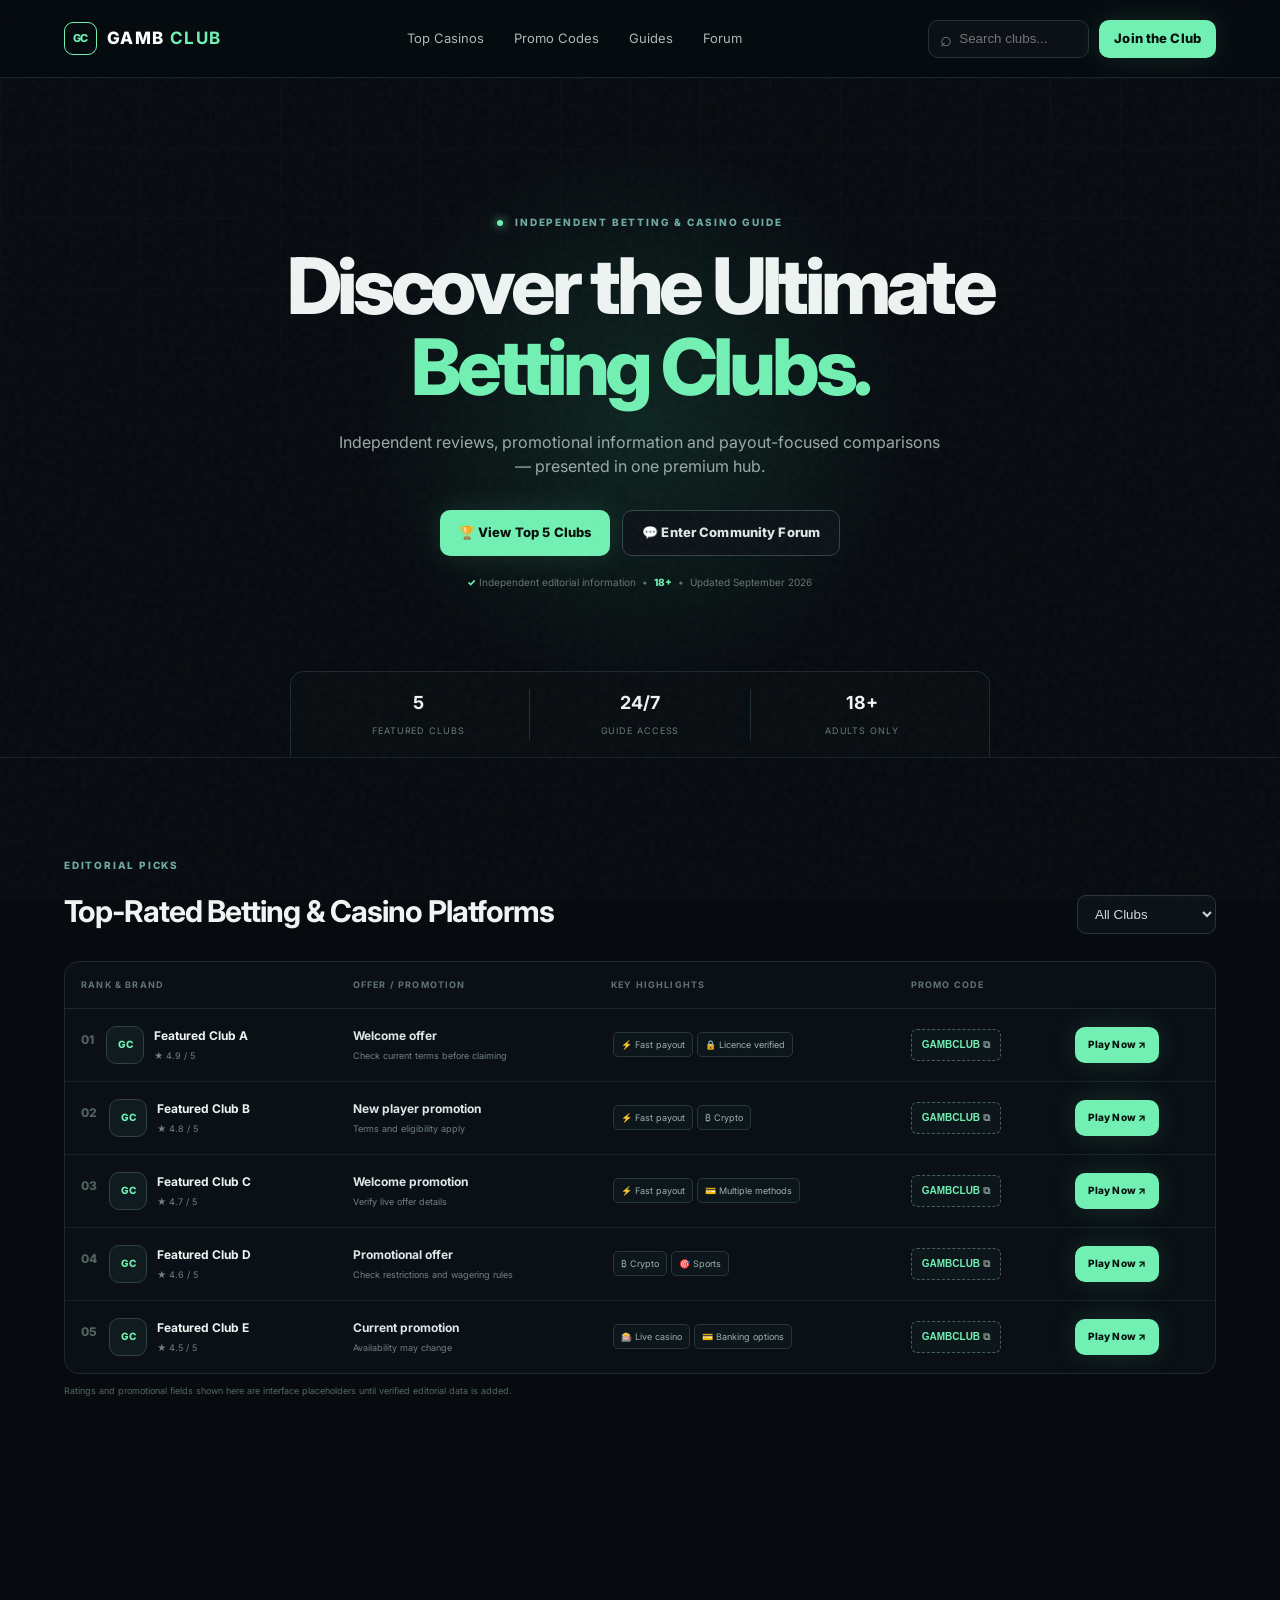
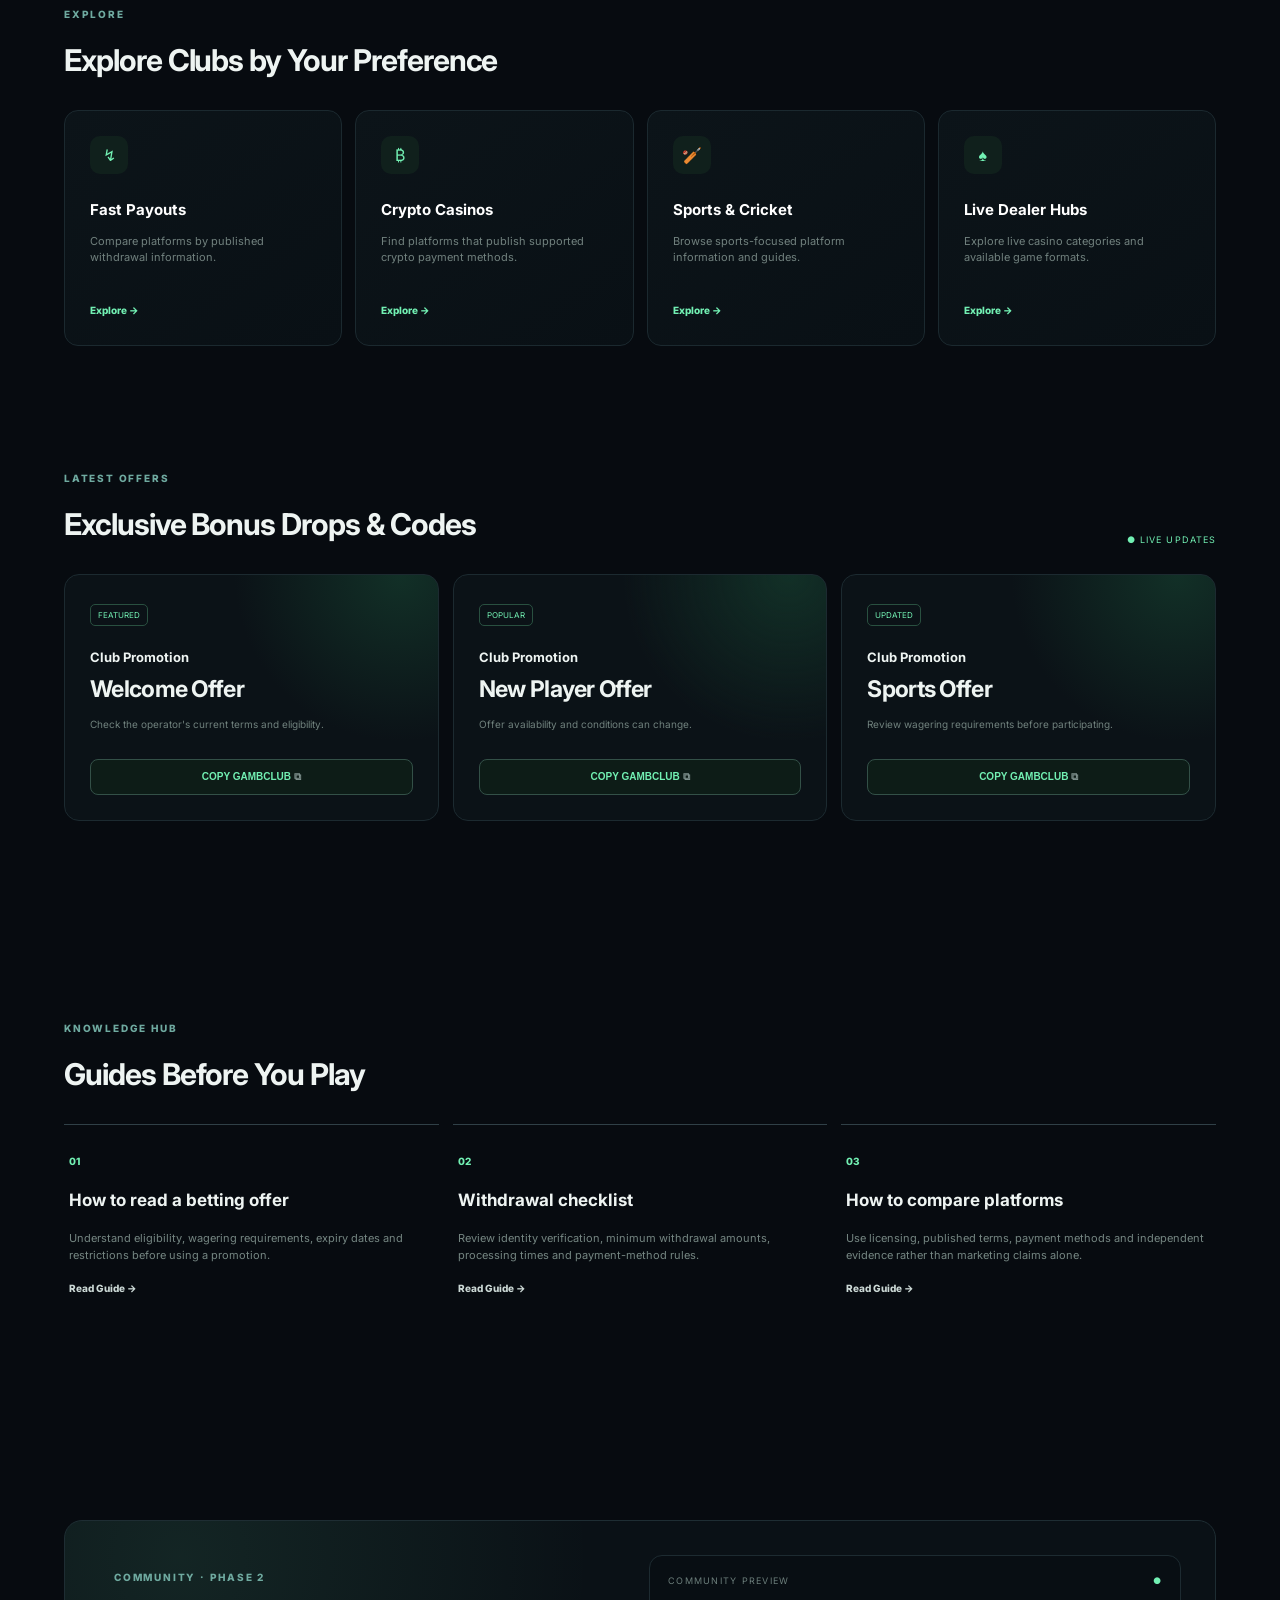
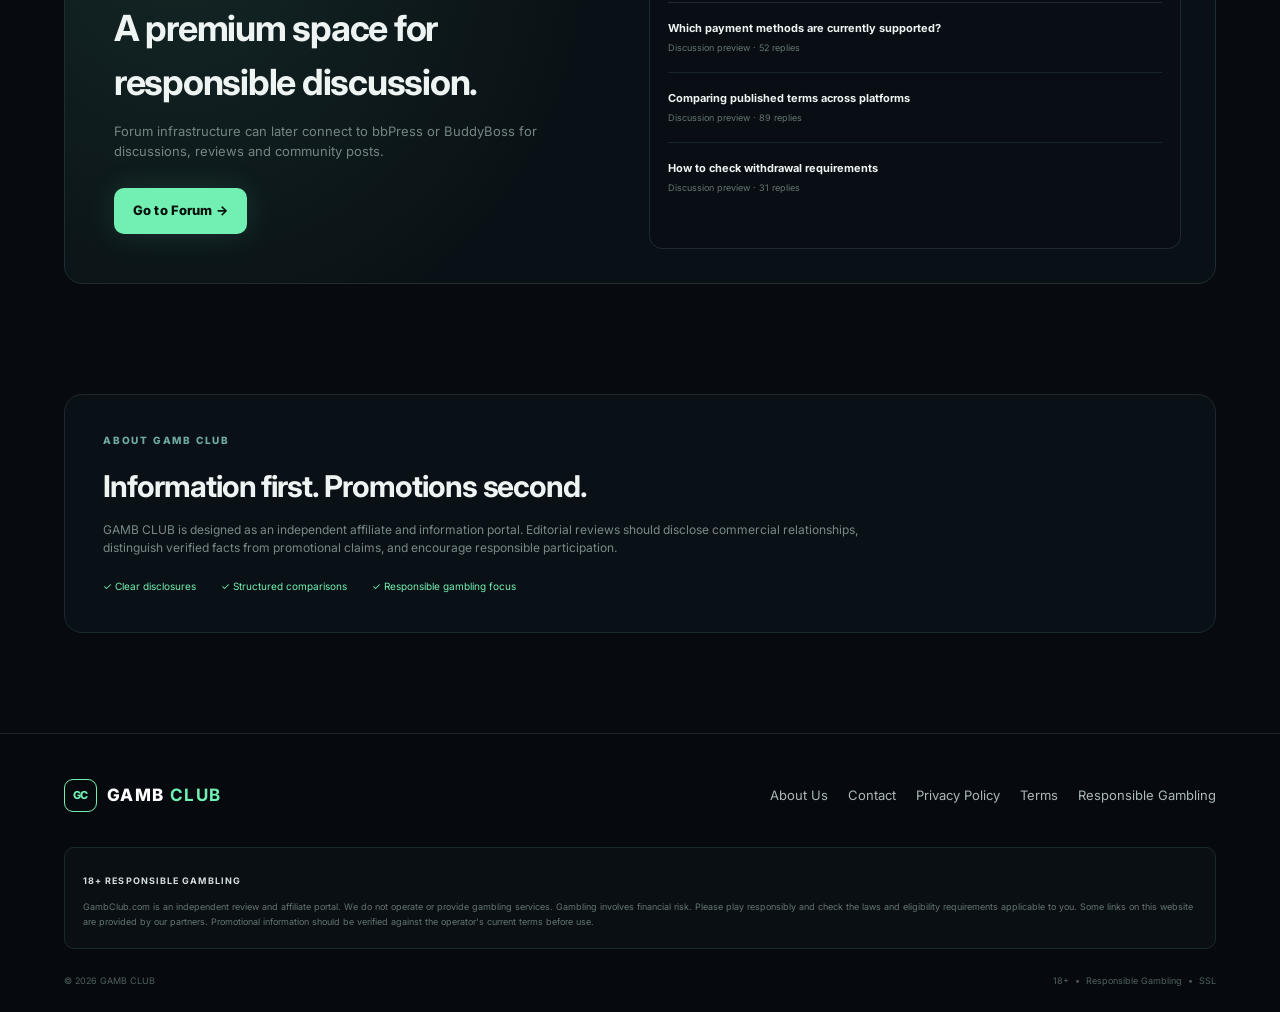
==== commit 72000ba1: "Add files via upload" ====
--- a/index.html
+++ b/index.html
@@ -3,20 +3,13 @@
 <head>
 <meta charset="UTF-8">
 <meta name="viewport" content="width=device-width, initial-scale=1.0">
-<title>GambClub | Online Casino, Betting & Live Casino Guides</title>
+<meta name="description" content="GambClub offers independent reviews, comparison tools, promo codes and guides for online betting and casino platforms. 18+ only.">
+<meta name="robots" content="index,follow">
+<title>Gamb Club | Online Betting & Casino Reviews</title>
 <link rel="preconnect" href="https://fonts.googleapis.com">
 <link rel="preconnect" href="https://fonts.gstatic.com" crossorigin>
 <link href="https://fonts.googleapis.com/css2?family=Inter:wght@400;500;600;700;800&display=swap" rel="stylesheet">
 <link rel="stylesheet" href="style.css">
-
-<meta name="description" content="GambClub provides independent guides, reviews and comparisons covering online casinos, betting websites, live casinos, casino bonuses and safer-play information.">
-<meta name="robots" content="index,follow,max-image-preview:large">
-<link rel="canonical" href="https://gambclub.com/">
-<meta property="og:title" content="GambClub | Online Casino & Betting Guides">
-<meta property="og:description" content="Independent casino and betting guides, comparisons, promo information and safer-play resources.">
-<meta property="og:type" content="website">
-<meta property="og:url" content="https://gambclub.com/">
-
 </head>
 <body>
 <div class="noise"></div>
@@ -28,17 +21,13 @@
   </nav>
   <div class="head-actions">
     <div class="search"><span>⌕</span><input id="searchInput" placeholder="Search clubs..."></div>
-    <a class="btn btn-primary small" href="#forum">Join the Club</a>
+    <a class="btn btn-green small" href="#forum">Join the Club</a>
   </div>
   <button class="menu" id="menuBtn">☰</button>
 </header>
 
 <main>
 <section class="hero">
-  <video class="hero-mobile-video" autoplay muted loop playsinline preload="metadata" poster="video_preview.jpg" aria-hidden="true">
-    <source src="gambclub-mobile-hero.mp4" type="video/mp4">
-  </video>
-  <div class="hero-video-overlay"></div>
   <div class="grid-bg"></div>
   <div class="hero-glow"></div>
   <div class="hero-inner">
@@ -46,7 +35,7 @@
     <h1>Discover the Ultimate<br><em>Betting Clubs.</em></h1>
     <p class="hero-copy">Independent reviews, promotional information and payout-focused comparisons — presented in one premium hub.</p>
     <div class="hero-buttons">
-      <a class="btn btn-primary" href="#clubs">🏆 View Top 5 Clubs</a>
+      <a class="btn btn-green" href="#clubs">🏆 View Top 5 Clubs</a>
       <a class="btn btn-outline" href="#forum">💬 Enter Community Forum</a>
     </div>
     <div class="trust"><span>✓</span> Independent editorial information &nbsp;•&nbsp; <span>18+</span> &nbsp;•&nbsp; Updated September 2026</div>
@@ -65,11 +54,11 @@
     <table id="clubTable">
       <thead><tr><th>Rank & Brand</th><th>Offer / Promotion</th><th>Key Highlights</th><th>Promo Code</th><th></th></tr></thead>
       <tbody>
-        <tr data-rating="4.9" data-payout="1" data-crypto="1"><td><div class="rank">01</div><div class="club-brand"><div class="logo">GC</div><div><strong>Featured Club A</strong><small>★ 4.9 / 5</small></div></div></td><td><strong class="offer">Welcome offer</strong><small>Check current terms before claiming</small></td><td><span class="tag">⚡ Fast payout</span><span class="tag">🔒 Licence verified</span></td><td><button class="code" data-code="GAMBCLUB">GAMBCLUB <span>⧉</span></button></td><td><a class="btn btn-primary play" href="#disclaimer">Play Now ↗</a></td></tr>
-        <tr data-rating="4.8" data-payout="1" data-crypto="1"><td><div class="rank">02</div><div class="club-brand"><div class="logo">GC</div><div><strong>Featured Club B</strong><small>★ 4.8 / 5</small></div></div></td><td><strong class="offer">New player promotion</strong><small>Terms and eligibility apply</small></td><td><span class="tag">⚡ Fast payout</span><span class="tag">₿ Crypto</span></td><td><button class="code" data-code="GAMBCLUB">GAMBCLUB <span>⧉</span></button></td><td><a class="btn btn-primary play" href="#disclaimer">Play Now ↗</a></td></tr>
-        <tr data-rating="4.7" data-payout="1" data-crypto="0"><td><div class="rank">03</div><div class="club-brand"><div class="logo">GC</div><div><strong>Featured Club C</strong><small>★ 4.7 / 5</small></div></div></td><td><strong class="offer">Welcome promotion</strong><small>Verify live offer details</small></td><td><span class="tag">⚡ Fast payout</span><span class="tag">💳 Multiple methods</span></td><td><button class="code" data-code="GAMBCLUB">GAMBCLUB <span>⧉</span></button></td><td><a class="btn btn-primary play" href="#disclaimer">Play Now ↗</a></td></tr>
-        <tr data-rating="4.6" data-payout="0" data-crypto="1"><td><div class="rank">04</div><div class="club-brand"><div class="logo">GC</div><div><strong>Featured Club D</strong><small>★ 4.6 / 5</small></div></div></td><td><strong class="offer">Promotional offer</strong><small>Check restrictions and wagering rules</small></td><td><span class="tag">₿ Crypto</span><span class="tag">🎯 Sports</span></td><td><button class="code" data-code="GAMBCLUB">GAMBCLUB <span>⧉</span></button></td><td><a class="btn btn-primary play" href="#disclaimer">Play Now ↗</a></td></tr>
-        <tr data-rating="4.5" data-payout="0" data-crypto="0"><td><div class="rank">05</div><div class="club-brand"><div class="logo">GC</div><div><strong>Featured Club E</strong><small>★ 4.5 / 5</small></div></div></td><td><strong class="offer">Current promotion</strong><small>Availability may change</small></td><td><span class="tag">🎰 Live casino</span><span class="tag">💳 Banking options</span></td><td><button class="code" data-code="GAMBCLUB">GAMBCLUB <span>⧉</span></button></td><td><a class="btn btn-primary play" href="#disclaimer">Play Now ↗</a></td></tr>
+        <tr data-rating="4.9" data-payout="1" data-crypto="1"><td><div class="rank">01</div><div class="club-brand"><div class="logo">GC</div><div><strong>Featured Club A</strong><small>★ 4.9 / 5</small></div></div></td><td><strong class="offer">Welcome offer</strong><small>Check current terms before claiming</small></td><td><span class="tag">⚡ Fast payout</span><span class="tag">🔒 Licence verified</span></td><td><button class="code" data-code="GAMBCLUB">GAMBCLUB <span>⧉</span></button></td><td><a class="btn btn-green play" href="#disclaimer">Play Now ↗</a></td></tr>
+        <tr data-rating="4.8" data-payout="1" data-crypto="1"><td><div class="rank">02</div><div class="club-brand"><div class="logo">GC</div><div><strong>Featured Club B</strong><small>★ 4.8 / 5</small></div></div></td><td><strong class="offer">New player promotion</strong><small>Terms and eligibility apply</small></td><td><span class="tag">⚡ Fast payout</span><span class="tag">₿ Crypto</span></td><td><button class="code" data-code="GAMBCLUB">GAMBCLUB <span>⧉</span></button></td><td><a class="btn btn-green play" href="#disclaimer">Play Now ↗</a></td></tr>
+        <tr data-rating="4.7" data-payout="1" data-crypto="0"><td><div class="rank">03</div><div class="club-brand"><div class="logo">GC</div><div><strong>Featured Club C</strong><small>★ 4.7 / 5</small></div></div></td><td><strong class="offer">Welcome promotion</strong><small>Verify live offer details</small></td><td><span class="tag">⚡ Fast payout</span><span class="tag">💳 Multiple methods</span></td><td><button class="code" data-code="GAMBCLUB">GAMBCLUB <span>⧉</span></button></td><td><a class="btn btn-green play" href="#disclaimer">Play Now ↗</a></td></tr>
+        <tr data-rating="4.6" data-payout="0" data-crypto="1"><td><div class="rank">04</div><div class="club-brand"><div class="logo">GC</div><div><strong>Featured Club D</strong><small>★ 4.6 / 5</small></div></div></td><td><strong class="offer">Promotional offer</strong><small>Check restrictions and wagering rules</small></td><td><span class="tag">₿ Crypto</span><span class="tag">🎯 Sports</span></td><td><button class="code" data-code="GAMBCLUB">GAMBCLUB <span>⧉</span></button></td><td><a class="btn btn-green play" href="#disclaimer">Play Now ↗</a></td></tr>
+        <tr data-rating="4.5" data-payout="0" data-crypto="0"><td><div class="rank">05</div><div class="club-brand"><div class="logo">GC</div><div><strong>Featured Club E</strong><small>★ 4.5 / 5</small></div></div></td><td><strong class="offer">Current promotion</strong><small>Availability may change</small></td><td><span class="tag">🎰 Live casino</span><span class="tag">💳 Banking options</span></td><td><button class="code" data-code="GAMBCLUB">GAMBCLUB <span>⧉</span></button></td><td><a class="btn btn-green play" href="#disclaimer">Play Now ↗</a></td></tr>
       </tbody>
     </table>
   </div>
@@ -106,7 +95,7 @@
 
 <section class="section forum" id="forum">
   <div class="forum-panel">
-    <div class="forum-copy"><div class="eyebrow">COMMUNITY · PHASE 2</div><h2>A premium space for responsible discussion.</h2><p>Forum infrastructure can later connect to bbPress or BuddyBoss for discussions, reviews and community posts.</p><a class="btn btn-primary" href="#disclaimer">Go to Forum →</a></div>
+    <div class="forum-copy"><div class="eyebrow">COMMUNITY · PHASE 2</div><h2>A premium space for responsible discussion.</h2><p>Forum infrastructure can later connect to bbPress or BuddyBoss for discussions, reviews and community posts.</p><a class="btn btn-green" href="#disclaimer">Go to Forum →</a></div>
     <div class="feed">
       <div class="feed-title">COMMUNITY PREVIEW <span>●</span></div>
       <div class="topic"><b>Which payment methods are currently supported?</b><small>Discussion preview · 52 replies</small></div>
@@ -120,30 +109,6 @@
   <div class="about-card"><div class="eyebrow">ABOUT GAMB CLUB</div><h2>Information first. Promotions second.</h2><p>GAMB CLUB is designed as an independent affiliate and information portal. Editorial reviews should disclose commercial relationships, distinguish verified facts from promotional claims, and encourage responsible participation.</p><div class="about-points"><span>✓ Clear disclosures</span><span>✓ Structured comparisons</span><span>✓ Responsible gambling focus</span></div></div>
 </section>
 </main>
-
-
-<section class="seo-hub" aria-label="GambClub guides">
-  <div class="section-head">
-    <span class="eyebrow">SEARCH GUIDES</span>
-    <h2>Casino & Betting Guides</h2>
-    <p>Explore focused guides covering online casinos, betting websites, live casino platforms and safer-play basics.</p>
-  </div>
-  <div class="category-grid">
-    <a class="category-card" href="/online-casino/">Online Casino Guide</a>
-    <a class="category-card" href="/betting-websites/">Betting Website Guide</a>
-    <a class="category-card" href="/las-vegas-casinos/">Las Vegas Casinos Guide</a>
-    <a class="category-card" href="/best-casinos/">Best Casinos Guide</a>
-    <a class="category-card" href="/top-live-casino/">Top Live Casino Guide</a>
-    <a class="category-card" href="/top-live-casino-websites/">Top Live Casino Websites Guide</a>
-    <a class="category-card" href="/top-gambling-websites/">Top Gambling Websites</a>
-    <a class="category-card" href="/best-gambling-websites/">Best Gambling Websites</a>
-    <a class="category-card" href="/best-casinos-las-vegas/">Best Casinos in Las Vegas</a>
-    <a class="category-card" href="/best-casinos-brazil/">Best Casinos in Brazil</a>
-    <a class="category-card" href="/best-casinos-america/">Best Casinos in America</a>
-    <a class="category-card" href="/best-live-casinos/">Best Live Casinos</a>
-    <a class="category-card" href="/best-live-gambling-websites/">Best Live Gambling Websites</a>
-  </div>
-</section>
 
 <footer id="disclaimer">
   <div class="footer-top">
--- a/style.css
+++ b/style.css
@@ -1,201 +1,3 @@
-*{box-sizing:border-box}html{scroll-behavior:smooth}body{margin:0;background:#070b10;color:#eef4f2;font-family:Inter,Arial,sans-serif;line-height:1.5}.noise{position:fixed;inset:0;pointer-events:none;opacity:.035;background-image:url("data:image/svg+xml,%3Csvg viewBox='0 0 180 180' xmlns='http://www.w3.org/2000/svg'%3E%3Cfilter id='n'%3E%3CfeTurbulence type='fractalNoise' baseFrequency='.9' numOctaves='3' stitchTiles='stitch'/%3E%3C/filter%3E%3Crect width='100%25' height='100%25' filter='url(%23n)'/%3E%3C/svg%3E");z-index:5}.header{height:78px;display:flex;align-items:center;justify-content:space-between;padding:0 5%;position:sticky;top:0;z-index:10;background:rgba(7,11,16,.82);backdrop-filter:blur(18px);border-bottom:1px solid #1a252b}.brand{display:flex;align-items:center;gap:10px;color:#fff;text-decoration:none;font-size:17px;font-weight:800;letter-spacing:.08em}.brand b{color:#f1d27a}.brand-mark{display:grid;place-items:center;width:33px;height:33px;border:1px solid #f1d27a;border-radius:9px;color:#f1d27a;font-size:11px;letter-spacing:-.05em}.nav{display:flex;gap:30px}.nav a,.footer-links a{color:#aab8b6;text-decoration:none;font-size:13px}.nav a:hover,.footer-links a:hover{color:#fff}.head-actions{display:flex;gap:10px;align-items:center}.search{height:38px;border:1px solid #253238;border-radius:10px;display:flex;align-items:center;padding:0 11px;background:#0b1116}.search span{color:#6f827f;font-size:20px}.search input{width:125px;background:transparent;border:0;outline:0;color:#fff;padding-left:7px}.btn{display:inline-flex;align-items:center;justify-content:center;min-height:46px;padding:0 19px;border-radius:10px;text-decoration:none;font-size:13px;font-weight:800;letter-spacing:.01em;transition:.2s}.btn-primary{color:#0a0c0f;background:#f1d27a;box-shadow:0 0 30px rgba(214,182,91,.13)}.btn-primary:hover{transform:translateY(-2px);box-shadow:0 8px 32px rgba(214,182,91,.25)}.btn-outline{color:#dce7e5;border:1px solid #33434a;background:#0d1318}.btn.small{min-height:38px;padding:0 15px}.menu{display:none;background:none;border:0;color:#fff;font-size:23px}.hero{min-height:680px;display:flex;align-items:center;justify-content:center;position:relative;overflow:hidden;border-bottom:1px solid #172127}.grid-bg{position:absolute;inset:0;background-image:linear-gradient(#162229 1px,transparent 1px),linear-gradient(90deg,#162229 1px,transparent 1px);background-size:70px 70px;opacity:.23;mask-image:linear-gradient(to bottom,black,transparent 88%)}.hero-glow{position:absolute;width:600px;height:600px;background:radial-gradient(circle,rgba(214,182,91,.12),transparent 65%);top:50%;left:50%;transform:translate(-50%,-50%)}.hero-inner{position:relative;z-index:2;text-align:center;max-width:850px;padding:90px 24px 120px;transform:translateY(-58px)}.eyebrow{font-size:10px;letter-spacing:.18em;color:#b8a46a;font-weight:800;margin-bottom:16px}.eyebrow span{display:inline-block;width:6px;height:6px;border-radius:50%;background:#f1d27a;margin-right:8px;box-shadow:0 0 10px #f1d27a}.hero h1{font-size:clamp(43px,7vw,78px);line-height:1.03;letter-spacing:-.055em;margin:0 0 23px;font-weight:800}.hero h1 em{font-style:normal;color:#f1d27a}.hero-copy{max-width:620px;margin:auto;color:#9aaba8;font-size:16px}.hero-buttons{display:flex;gap:12px;justify-content:center;margin:32px 0 19px}.trust{font-size:10px;color:#657572}.trust span{color:#f1d27a;font-weight:800}.hero-statbar{position:absolute;bottom:0;left:50%;transform:translateX(-50%);width:min(700px,90%);display:flex;justify-content:center;border:1px solid #1b292f;border-bottom:0;background:rgba(9,15,19,.72);border-radius:14px 14px 0 0;padding:17px}.hero-statbar div{flex:1;border-right:1px solid #203037;text-align:center}.hero-statbar div:last-child{border:0}.hero-statbar strong{display:block;font-size:18px}.hero-statbar span{font-size:9px;color:#687a78;text-transform:uppercase;letter-spacing:.1em}.section{width:min(1160px,90%);margin:0 auto;padding:100px 0}.section-head{display:flex;align-items:end;justify-content:space-between;margin-bottom:27px}.section h2{font-size:30px;letter-spacing:-.035em;margin:0}.sort select{background:#0c1318;color:#cbd8d5;border:1px solid #27363c;border-radius:9px;padding:10px 13px;outline:0}.table-wrap{border:1px solid #1d2a30;border-radius:15px;overflow:auto;background:#0a1015}.table-wrap table{width:100%;border-collapse:collapse;min-width:940px}.table-wrap th{font-size:9px;text-transform:uppercase;letter-spacing:.13em;color:#74777b;text-align:left;padding:16px;border-bottom:1px solid #1c292f}.table-wrap td{padding:17px 16px;border-bottom:1px solid #172329;vertical-align:middle}.table-wrap tr:last-child td{border:0}.rank{float:left;color:#6d7074;font-weight:800;margin:5px 12px 0 0;font-size:12px}.club-brand{display:flex;gap:10px;align-items:center}.club-brand .logo{width:38px;height:38px;display:grid;place-items:center;border-radius:10px;background:#101b20;border:1px solid #314047;color:#f1d27a;font-weight:800;font-size:10px}.club-brand strong,.offer{display:block;font-size:12px}.club-brand small,.table-wrap td small{display:block;color:#71827f;font-size:9px;margin-top:4px}.offer{color:#dce8e5}.tag{display:inline-block;border:1px solid #26373c;background:#0d161b;color:#9db0ac;border-radius:5px;padding:5px 7px;margin:2px;font-size:9px}.code{background:#0d171b;border:1px dashed #74613a;color:#f1d27a;border-radius:6px;padding:9px 10px;font-size:10px;font-weight:800;cursor:pointer}.code span,.copy-big span{color:#7f918e}.play{min-height:36px;padding:0 13px;font-size:10px}.micro{color:#556764;font-size:9px;margin:10px 0}.cards4{display:grid;grid-template-columns:repeat(4,1fr);gap:13px}.feature-card{padding:25px;border:1px solid #1b292f;border-radius:14px;background:linear-gradient(145deg,#0c1419,#091015);text-decoration:none;color:#fff;transition:.25s}.feature-card:hover{border-color:#75613a;transform:translateY(-4px)}.icon{width:38px;height:38px;border-radius:10px;display:grid;place-items:center;background:#1c1810;color:#f1d27a;margin-bottom:25px}.feature-card h3{font-size:15px;margin:0 0 8px}.feature-card p{color:#71817e;font-size:11px;min-height:52px}.feature-card span{color:#f1d27a;font-size:10px;font-weight:800}.promos{padding-top:25px}.live-dot{font-size:9px;color:#f1d27a;letter-spacing:.12em}.promo-grid{display:grid;grid-template-columns:repeat(3,1fr);gap:14px}.promo-card{position:relative;padding:25px;border:1px solid #1c2a30;border-radius:15px;background:radial-gradient(circle at 90% 0,#2b2415 0,transparent 40%),#0b1217;overflow:hidden}.promo-label{font-size:8px;color:#f1d27a;border:1px solid #6b5728;border-radius:5px;padding:5px 7px}.promo-card h3{font-size:13px;margin:24px 0 5px}.promo-card strong{font-size:23px;display:block;letter-spacing:-.03em}.promo-card p{color:#7b7e82;font-size:10px;min-height:32px}.copy-big{width:100%;border:1px solid #6b5a30;background:#15130f;color:#f1d27a;border-radius:8px;padding:11px;font-size:10px;font-weight:800;cursor:pointer}.guide-grid{display:grid;grid-template-columns:repeat(3,1fr);gap:14px}.guide-grid article{border-top:1px solid #304047;padding:22px 5px}.guide-grid span{color:#f1d27a;font-size:10px;font-weight:800}.guide-grid h3{font-size:17px}.guide-grid p{color:#85898d;font-size:11px}.guide-grid a{color:#cbd8d5;text-decoration:none;font-size:10px;font-weight:800}.forum-panel{display:grid;grid-template-columns:1fr 1fr;gap:18px;padding:34px;border:1px solid #1e2d33;border-radius:18px;background:radial-gradient(circle at 10% 10%,rgba(214,182,91,.09),transparent 38%),#0a1116}.forum-copy{padding:15px}.forum-copy h2{font-size:36px;max-width:500px}.forum-copy p{color:#85898d;max-width:500px;font-size:13px;margin-bottom:27px}.feed{border:1px solid #1d2b31;border-radius:13px;padding:18px;background:#080e13}.feed-title{font-size:9px;letter-spacing:.14em;color:#6c7e7b;border-bottom:1px solid #1d2a30;padding-bottom:14px}.feed-title span{color:#f1d27a;float:right}.topic{padding:17px 0;border-bottom:1px solid #17242a}.topic:last-child{border:0}.topic b{font-size:11px;display:block}.topic small{display:block;color:#747a7e;font-size:9px;margin-top:5px}.about{padding-top:10px}.about-card{padding:38px;border:1px solid #1c2a30;border-radius:18px;background:#0a1116}.about-card h2{margin-bottom:12px}.about-card p{max-width:800px;color:#788986;font-size:12px}.about-points{display:flex;gap:25px;flex-wrap:wrap;color:#9fb0ad;font-size:10px;margin-top:22px}.about-points span{color:#f1d27a}footer{border-top:1px solid #1a282e;padding:45px 5% 25px;background:#060a0e}.footer-top{display:flex;justify-content:space-between;gap:30px;align-items:center}.footer-links{display:flex;gap:20px;flex-wrap:wrap}.disclaimer{margin-top:35px;padding:18px;border:1px solid #1b292e;background:#090f13;border-radius:10px}.disclaimer strong{font-size:9px;color:#d5e0de;letter-spacing:.12em}.disclaimer p{font-size:9px;line-height:1.7;color:#747a7e;margin-bottom:0}.footer-bottom{display:flex;justify-content:space-between;color:#4f605e;font-size:9px;margin-top:25px}.toast{position:fixed;right:25px;bottom:25px;background:#f1d27a;color:#0a0c0f;padding:11px 15px;border-radius:8px;font-size:11px;font-weight:800;transform:translateY(80px);opacity:0;transition:.25s;z-index:20}.toast.show{transform:translateY(0);opacity:1}
+*{box-sizing:border-box}html{scroll-behavior:smooth}body{margin:0;background:#070b10;color:#eef4f2;font-family:Inter,Arial,sans-serif;line-height:1.5}.noise{position:fixed;inset:0;pointer-events:none;opacity:.035;background-image:url("data:image/svg+xml,%3Csvg viewBox='0 0 180 180' xmlns='http://www.w3.org/2000/svg'%3E%3Cfilter id='n'%3E%3CfeTurbulence type='fractalNoise' baseFrequency='.9' numOctaves='3' stitchTiles='stitch'/%3E%3C/filter%3E%3Crect width='100%25' height='100%25' filter='url(%23n)'/%3E%3C/svg%3E");z-index:5}.header{height:78px;display:flex;align-items:center;justify-content:space-between;padding:0 5%;position:sticky;top:0;z-index:10;background:rgba(7,11,16,.82);backdrop-filter:blur(18px);border-bottom:1px solid #1a252b}.brand{display:flex;align-items:center;gap:10px;color:#fff;text-decoration:none;font-size:17px;font-weight:800;letter-spacing:.08em}.brand b{color:#72f0b3}.brand-mark{display:grid;place-items:center;width:33px;height:33px;border:1px solid #72f0b3;border-radius:9px;color:#72f0b3;font-size:11px;letter-spacing:-.05em}.nav{display:flex;gap:30px}.nav a,.footer-links a{color:#aab8b6;text-decoration:none;font-size:13px}.nav a:hover,.footer-links a:hover{color:#fff}.head-actions{display:flex;gap:10px;align-items:center}.search{height:38px;border:1px solid #253238;border-radius:10px;display:flex;align-items:center;padding:0 11px;background:#0b1116}.search span{color:#6f827f;font-size:20px}.search input{width:125px;background:transparent;border:0;outline:0;color:#fff;padding-left:7px}.btn{display:inline-flex;align-items:center;justify-content:center;min-height:46px;padding:0 19px;border-radius:10px;text-decoration:none;font-size:13px;font-weight:800;letter-spacing:.01em;transition:.2s}.btn-green{color:#06100b;background:#72f0b3;box-shadow:0 0 30px rgba(114,240,179,.13)}.btn-green:hover{transform:translateY(-2px);box-shadow:0 8px 32px rgba(114,240,179,.25)}.btn-outline{color:#dce7e5;border:1px solid #33434a;background:#0d1318}.btn.small{min-height:38px;padding:0 15px}.menu{display:none;background:none;border:0;color:#fff;font-size:23px}.hero{min-height:680px;display:flex;align-items:center;justify-content:center;position:relative;overflow:hidden;border-bottom:1px solid #172127}.grid-bg{position:absolute;inset:0;background-image:linear-gradient(#162229 1px,transparent 1px),linear-gradient(90deg,#162229 1px,transparent 1px);background-size:70px 70px;opacity:.23;mask-image:linear-gradient(to bottom,black,transparent 88%)}.hero-glow{position:absolute;width:600px;height:600px;background:radial-gradient(circle,rgba(56,221,148,.12),transparent 65%);top:50%;left:50%;transform:translate(-50%,-50%)}.hero-inner{position:relative;z-index:2;text-align:center;max-width:850px;padding:90px 24px 120px}.eyebrow{font-size:10px;letter-spacing:.18em;color:#6faaa0;font-weight:800;margin-bottom:16px}.eyebrow span{display:inline-block;width:6px;height:6px;border-radius:50%;background:#72f0b3;margin-right:8px;box-shadow:0 0 10px #72f0b3}.hero h1{font-size:clamp(43px,7vw,78px);line-height:1.03;letter-spacing:-.055em;margin:0 0 23px;font-weight:800}.hero h1 em{font-style:normal;color:#72f0b3}.hero-copy{max-width:620px;margin:auto;color:#9aaba8;font-size:16px}.hero-buttons{display:flex;gap:12px;justify-content:center;margin:32px 0 19px}.trust{font-size:10px;color:#657572}.trust span{color:#72f0b3;font-weight:800}.hero-statbar{position:absolute;bottom:0;left:50%;transform:translateX(-50%);width:min(700px,90%);display:flex;justify-content:center;border:1px solid #1b292f;border-bottom:0;background:rgba(9,15,19,.72);border-radius:14px 14px 0 0;padding:17px}.hero-statbar div{flex:1;border-right:1px solid #203037;text-align:center}.hero-statbar div:last-child{border:0}.hero-statbar strong{display:block;font-size:18px}.hero-statbar span{font-size:9px;color:#687a78;text-transform:uppercase;letter-spacing:.1em}.section{width:min(1160px,90%);margin:0 auto;padding:100px 0}.section-head{display:flex;align-items:end;justify-content:space-between;margin-bottom:27px}.section h2{font-size:30px;letter-spacing:-.035em;margin:0}.sort select{background:#0c1318;color:#cbd8d5;border:1px solid #27363c;border-radius:9px;padding:10px 13px;outline:0}.table-wrap{border:1px solid #1d2a30;border-radius:15px;overflow:auto;background:#0a1015}.table-wrap table{width:100%;border-collapse:collapse;min-width:940px}.table-wrap th{font-size:9px;text-transform:uppercase;letter-spacing:.13em;color:#62736f;text-align:left;padding:16px;border-bottom:1px solid #1c292f}.table-wrap td{padding:17px 16px;border-bottom:1px solid #172329;vertical-align:middle}.table-wrap tr:last-child td{border:0}.rank{float:left;color:#51625f;font-weight:800;margin:5px 12px 0 0;font-size:12px}.club-brand{display:flex;gap:10px;align-items:center}.club-brand .logo{width:38px;height:38px;display:grid;place-items:center;border-radius:10px;background:#101b20;border:1px solid #314047;color:#72f0b3;font-weight:800;font-size:10px}.club-brand strong,.offer{display:block;font-size:12px}.club-brand small,.table-wrap td small{display:block;color:#71827f;font-size:9px;margin-top:4px}.offer{color:#dce8e5}.tag{display:inline-block;border:1px solid #26373c;background:#0d161b;color:#9db0ac;border-radius:5px;padding:5px 7px;margin:2px;font-size:9px}.code{background:#0d171b;border:1px dashed #456058;color:#72f0b3;border-radius:6px;padding:9px 10px;font-size:10px;font-weight:800;cursor:pointer}.code span,.copy-big span{color:#7f918e}.play{min-height:36px;padding:0 13px;font-size:10px}.micro{color:#556764;font-size:9px;margin:10px 0}.cards4{display:grid;grid-template-columns:repeat(4,1fr);gap:13px}.feature-card{padding:25px;border:1px solid #1b292f;border-radius:14px;background:linear-gradient(145deg,#0c1419,#091015);text-decoration:none;color:#fff;transition:.25s}.feature-card:hover{border-color:#38514d;transform:translateY(-4px)}.icon{width:38px;height:38px;border-radius:10px;display:grid;place-items:center;background:#10201c;color:#72f0b3;margin-bottom:25px}.feature-card h3{font-size:15px;margin:0 0 8px}.feature-card p{color:#71817e;font-size:11px;min-height:52px}.feature-card span{color:#72f0b3;font-size:10px;font-weight:800}.promos{padding-top:25px}.live-dot{font-size:9px;color:#72f0b3;letter-spacing:.12em}.promo-grid{display:grid;grid-template-columns:repeat(3,1fr);gap:14px}.promo-card{position:relative;padding:25px;border:1px solid #1c2a30;border-radius:15px;background:radial-gradient(circle at 90% 0,#123027 0,transparent 40%),#0b1217;overflow:hidden}.promo-label{font-size:8px;color:#72f0b3;border:1px solid #295040;border-radius:5px;padding:5px 7px}.promo-card h3{font-size:13px;margin:24px 0 5px}.promo-card strong{font-size:23px;display:block;letter-spacing:-.03em}.promo-card p{color:#70817d;font-size:10px;min-height:32px}.copy-big{width:100%;border:1px solid #335047;background:#0d1c17;color:#72f0b3;border-radius:8px;padding:11px;font-size:10px;font-weight:800;cursor:pointer}.guide-grid{display:grid;grid-template-columns:repeat(3,1fr);gap:14px}.guide-grid article{border-top:1px solid #304047;padding:22px 5px}.guide-grid span{color:#72f0b3;font-size:10px;font-weight:800}.guide-grid h3{font-size:17px}.guide-grid p{color:#758682;font-size:11px}.guide-grid a{color:#cbd8d5;text-decoration:none;font-size:10px;font-weight:800}.forum-panel{display:grid;grid-template-columns:1fr 1fr;gap:18px;padding:34px;border:1px solid #1e2d33;border-radius:18px;background:radial-gradient(circle at 10% 10%,rgba(114,240,179,.09),transparent 38%),#0a1116}.forum-copy{padding:15px}.forum-copy h2{font-size:36px;max-width:500px}.forum-copy p{color:#758682;max-width:500px;font-size:13px;margin-bottom:27px}.feed{border:1px solid #1d2b31;border-radius:13px;padding:18px;background:#080e13}.feed-title{font-size:9px;letter-spacing:.14em;color:#6c7e7b;border-bottom:1px solid #1d2a30;padding-bottom:14px}.feed-title span{color:#72f0b3;float:right}.topic{padding:17px 0;border-bottom:1px solid #17242a}.topic:last-child{border:0}.topic b{font-size:11px;display:block}.topic small{display:block;color:#657571;font-size:9px;margin-top:5px}.about{padding-top:10px}.about-card{padding:38px;border:1px solid #1c2a30;border-radius:18px;background:#0a1116}.about-card h2{margin-bottom:12px}.about-card p{max-width:800px;color:#788986;font-size:12px}.about-points{display:flex;gap:25px;flex-wrap:wrap;color:#9fb0ad;font-size:10px;margin-top:22px}.about-points span{color:#72f0b3}footer{border-top:1px solid #1a282e;padding:45px 5% 25px;background:#060a0e}.footer-top{display:flex;justify-content:space-between;gap:30px;align-items:center}.footer-links{display:flex;gap:20px;flex-wrap:wrap}.disclaimer{margin-top:35px;padding:18px;border:1px solid #1b292e;background:#090f13;border-radius:10px}.disclaimer strong{font-size:9px;color:#d5e0de;letter-spacing:.12em}.disclaimer p{font-size:9px;line-height:1.7;color:#657571;margin-bottom:0}.footer-bottom{display:flex;justify-content:space-between;color:#4f605e;font-size:9px;margin-top:25px}.toast{position:fixed;right:25px;bottom:25px;background:#72f0b3;color:#06100b;padding:11px 15px;border-radius:8px;font-size:11px;font-weight:800;transform:translateY(80px);opacity:0;transition:.25s;z-index:20}.toast.show{transform:translateY(0);opacity:1}
 @media(max-width:950px){.nav{display:none}.head-actions{display:none}.menu{display:block}.cards4{grid-template-columns:repeat(2,1fr)}.promo-grid,.guide-grid{grid-template-columns:1fr}.section{padding:75px 0}.hero{min-height:640px}.hero-inner{padding-bottom:115px}.forum-panel{grid-template-columns:1fr}.footer-top{align-items:flex-start;flex-direction:column}}
-@media(max-width:620px){.header{height:68px;padding:0 5%}.brand{font-size:15px}.hero-inner{transform:translateY(-42px)}.hero h1{font-size:43px}.hero-copy{font-size:13px}.hero-buttons{flex-direction:column}.hero-buttons .btn{width:100%}.hero-statbar{padding:12px}.hero-statbar strong{font-size:15px}.hero-statbar span{font-size:7px}.section h2{font-size:25px}.section-head{align-items:flex-start;gap:15px;flex-direction:column}.cards4{grid-template-columns:1fr}.feature-card p{min-height:0}.forum-copy h2{font-size:29px}.footer-links{gap:12px}.footer-bottom{flex-direction:column;gap:10px}.about-card{padding:25px}}
-
-/* ===== GAMB CLUB PREMIUM GOLD / LAS VEGAS FINISH ===== */
-:root{
-  --gc-gold:#f6c85f;
-  --gc-gold2:#fff1ad;
-  --gc-gold3:#b77a19;
-  --gc-deep:#08090d;
-}
-body{
-  background:
-    radial-gradient(circle at 50% -10%,rgba(246,200,95,.10),transparent 34%),
-    radial-gradient(circle at 85% 20%,rgba(183,122,25,.07),transparent 28%),
-    #07090d;
-}
-.header{
-  background:rgba(5,7,11,.88);
-  border-bottom:1px solid rgba(246,200,95,.18);
-  box-shadow:0 8px 35px rgba(0,0,0,.28);
-}
-.brand{
-  position:relative;
-  font-size:18px;
-  letter-spacing:.13em;
-  text-shadow:0 0 14px rgba(246,200,95,.12);
-}
-.brand-mark{
-  border-color:var(--gc-gold);
-  color:var(--gc-gold2);
-  box-shadow:0 0 14px rgba(246,200,95,.18),inset 0 0 12px rgba(246,200,95,.06);
-  animation:gcMarkPulse 3s ease-in-out infinite;
-}
-.brand > span:last-child{
-  background:linear-gradient(110deg,#fff 0%,#fff 30%,var(--gc-gold2) 43%,var(--gc-gold) 50%,#fff 57%,#fff 100%);
-  background-size:240% auto;
-  -webkit-background-clip:text;
-  background-clip:text;
-  color:transparent;
-  animation:gcBrandShine 4.5s linear infinite;
-}
-.brand b{color:inherit}
-.nav a:hover,.footer-links a:hover{color:var(--gc-gold2)}
-.btn-primary{
-  color:#171006;
-  background:linear-gradient(110deg,#b77a19,#f6c85f,#fff0a5,#f6c85f,#b77a19);
-  background-size:240% 100%;
-  box-shadow:0 0 24px rgba(246,200,95,.18),inset 0 1px 0 rgba(255,255,255,.45);
-  animation:gcButtonShine 5s linear infinite;
-}
-.btn-primary:hover{
-  box-shadow:0 0 38px rgba(246,200,95,.38),0 8px 35px rgba(0,0,0,.3);
-}
-.btn-outline{
-  border-color:rgba(246,200,95,.35);
-}
-.hero{
-  background:
-    radial-gradient(circle at 50% 48%,rgba(246,200,95,.055),transparent 44%),
-    linear-gradient(180deg,#080b10,#07090d);
-}
-.grid-bg{
-  background-image:
-    linear-gradient(rgba(246,200,95,.055) 1px,transparent 1px),
-    linear-gradient(90deg,rgba(246,200,95,.055) 1px,transparent 1px);
-}
-.hero-glow{
-  background:radial-gradient(circle,rgba(246,200,95,.13),rgba(183,122,25,.055) 28%,transparent 68%);
-  animation:gcGlow 5s ease-in-out infinite;
-}
-.hero-inner:after{
-  content:"";
-  position:absolute;
-  left:-35%;
-  top:12%;
-  width:170%;
-  height:1px;
-  background:linear-gradient(90deg,transparent,rgba(246,200,95,.0),rgba(255,241,173,.75),rgba(246,200,95,.0),transparent);
-  box-shadow:0 0 18px rgba(246,200,95,.45);
-  transform:rotate(-4deg);
-  animation:gcSweep 6s ease-in-out infinite;
-  pointer-events:none;
-}
-.eyebrow{
-  color:#caa34e;
-}
-.eyebrow span{
-  background:var(--gc-gold);
-  box-shadow:0 0 14px var(--gc-gold);
-}
-.hero h1 em{
-  background:linear-gradient(110deg,#b77a19,#f6c85f,#fff3b0,#f6c85f,#b77a19);
-  background-size:240% auto;
-  -webkit-background-clip:text;
-  background-clip:text;
-  color:transparent;
-  animation:gcBrandShine 4s linear infinite;
-}
-.trust span,.live-dot,.feature-card span,.guide-grid span,.code,.copy-big,.promo-label{
-  color:var(--gc-gold);
-}
-.hero-statbar{
-  border-color:rgba(246,200,95,.17);
-  box-shadow:0 -10px 40px rgba(246,200,95,.035);
-}
-.feature-card:hover{
-  border-color:rgba(246,200,95,.38);
-  box-shadow:0 14px 35px rgba(0,0,0,.3),0 0 22px rgba(246,200,95,.055);
-}
-.icon{
-  background:rgba(183,122,25,.09);
-  color:var(--gc-gold);
-  border:1px solid rgba(246,200,95,.13);
-}
-.promo-card{
-  background:
-    radial-gradient(circle at 90% 0,rgba(246,200,95,.13) 0,transparent 40%),
-    #0b0e13;
-}
-.forum-panel{
-  background:
-    radial-gradient(circle at 10% 10%,rgba(246,200,95,.08),transparent 38%),
-    #0a0d12;
-}
-@keyframes gcBrandShine{
-  0%{background-position:240% center}
-  100%{background-position:-40% center}
-}
-@keyframes gcButtonShine{
-  0%{background-position:240% center}
-  100%{background-position:-40% center}
-}
-@keyframes gcMarkPulse{
-  0%,100%{box-shadow:0 0 12px rgba(246,200,95,.14),inset 0 0 10px rgba(246,200,95,.04)}
-  50%{box-shadow:0 0 24px rgba(246,200,95,.34),inset 0 0 14px rgba(246,200,95,.10)}
-}
-@keyframes gcGlow{
-  0%,100%{opacity:.75;transform:translate(-50%,-50%) scale(.94)}
-  50%{opacity:1;transform:translate(-50%,-50%) scale(1.06)}
-}
-@keyframes gcSweep{
-  0%,18%{opacity:0;transform:translateX(-25%) rotate(-4deg)}
-  35%{opacity:.9}
-  55%{opacity:0;transform:translateX(25%) rotate(-4deg)}
-  100%{opacity:0}
-}
-@media(max-width:620px){
-  .brand{font-size:15px;letter-spacing:.11em}
-  .hero-inner:after{top:8%;animation-duration:7s}
-}
-@media(prefers-reduced-motion:reduce){
-  .brand-mark,.brand > span:last-child,.btn-primary,.hero-glow,.hero h1 em,.hero-inner:after{animation:none}
-}
-
-a:not(.btn):not(.nav-link){
-  color:#d9dde3;
-  background-image:linear-gradient(110deg,#8e949c 0%,#f8fafc 22%,#b9bec6 42%,#ffffff 50%,#aeb4bc 68%,#e6e9ed 82%,#8f959d 100%);
-  background-size:220% auto;
-  -webkit-background-clip:text;
-  background-clip:text;
-  -webkit-text-fill-color:transparent;
-  animation:silverShine 4.5s linear infinite;
-  text-decoration:none;
-}
-@keyframes silverShine{
-  0%{background-position:220% center}
-  100%{background-position:-20% center}
-}
-
-/* Premium silver + gold finish — no green UI */
-.logo-mark,.brand-mark,.gc-mark{
-  color:#f1d27a !important;
-  border-color:#d6b65b !important;
-  box-shadow:0 0 18px rgba(214,182,91,.22),inset 0 0 12px rgba(255,255,255,.04);
-}
-.btn-primary{
-  color:#0a0c0f !important;
-  background:linear-gradient(110deg,#b98b2f,#f4d77b,#fff4bf,#d2ad52,#a87924);
-  background-size:240% auto;
-  animation:goldShine 4s linear infinite;
-}
-.btn-secondary{
-  color:#e5e8ec !important;
-  border-color:#89909a !important;
-}
-@keyframes goldShine{
-  0%{background-position:220% center}
-  100%{background-position:-20% center}
-}
-
-/* Mobile cinematic hero video */
-.hero-mobile-video,.hero-video-overlay{display:none}
-@media(max-width:620px){
-  .hero-mobile-video{display:block;position:absolute;inset:0;width:100%;height:100%;object-fit:cover;object-position:center center;z-index:0;opacity:.52;filter:saturate(.82) contrast(1.05) brightness(.72)}
-  .hero-video-overlay{display:block;position:absolute;inset:0;z-index:1;background:linear-gradient(180deg,rgba(4,6,9,.74) 0%,rgba(4,6,9,.40) 38%,rgba(4,6,9,.78) 100%),linear-gradient(90deg,rgba(4,6,9,.35),rgba(4,6,9,.08),rgba(4,6,9,.35))}
-  .hero .grid-bg{z-index:1;opacity:.12}
-  .hero .hero-glow{z-index:1}
-  .hero .hero-inner{z-index:2}
-  .hero .hero-statbar{z-index:2}
-}
+@media(max-width:620px){.header{height:68px;padding:0 5%}.brand{font-size:15px}.hero h1{font-size:43px}.hero-copy{font-size:13px}.hero-buttons{flex-direction:column}.hero-buttons .btn{width:100%}.hero-statbar{padding:12px}.hero-statbar strong{font-size:15px}.hero-statbar span{font-size:7px}.section h2{font-size:25px}.section-head{align-items:flex-start;gap:15px;flex-direction:column}.cards4{grid-template-columns:1fr}.feature-card p{min-height:0}.forum-copy h2{font-size:29px}.footer-links{gap:12px}.footer-bottom{flex-direction:column;gap:10px}.about-card{padding:25px}}
